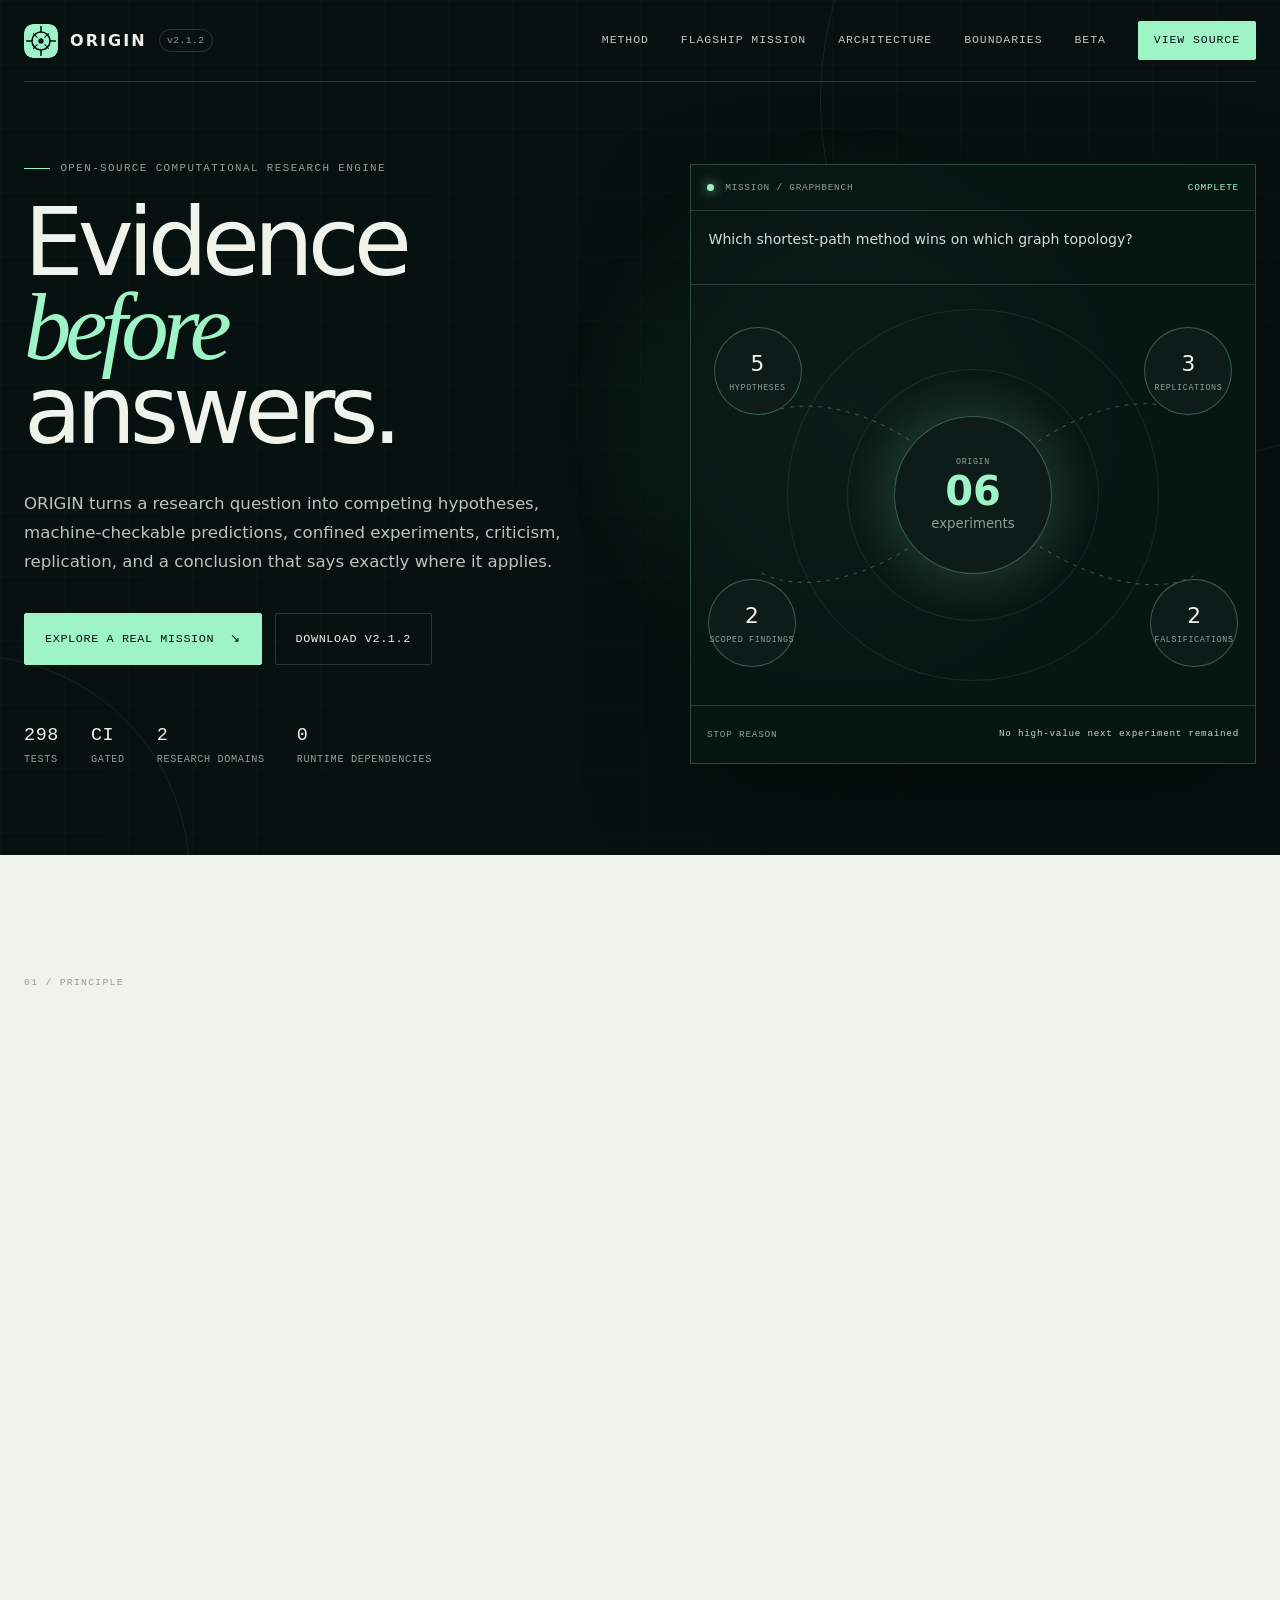
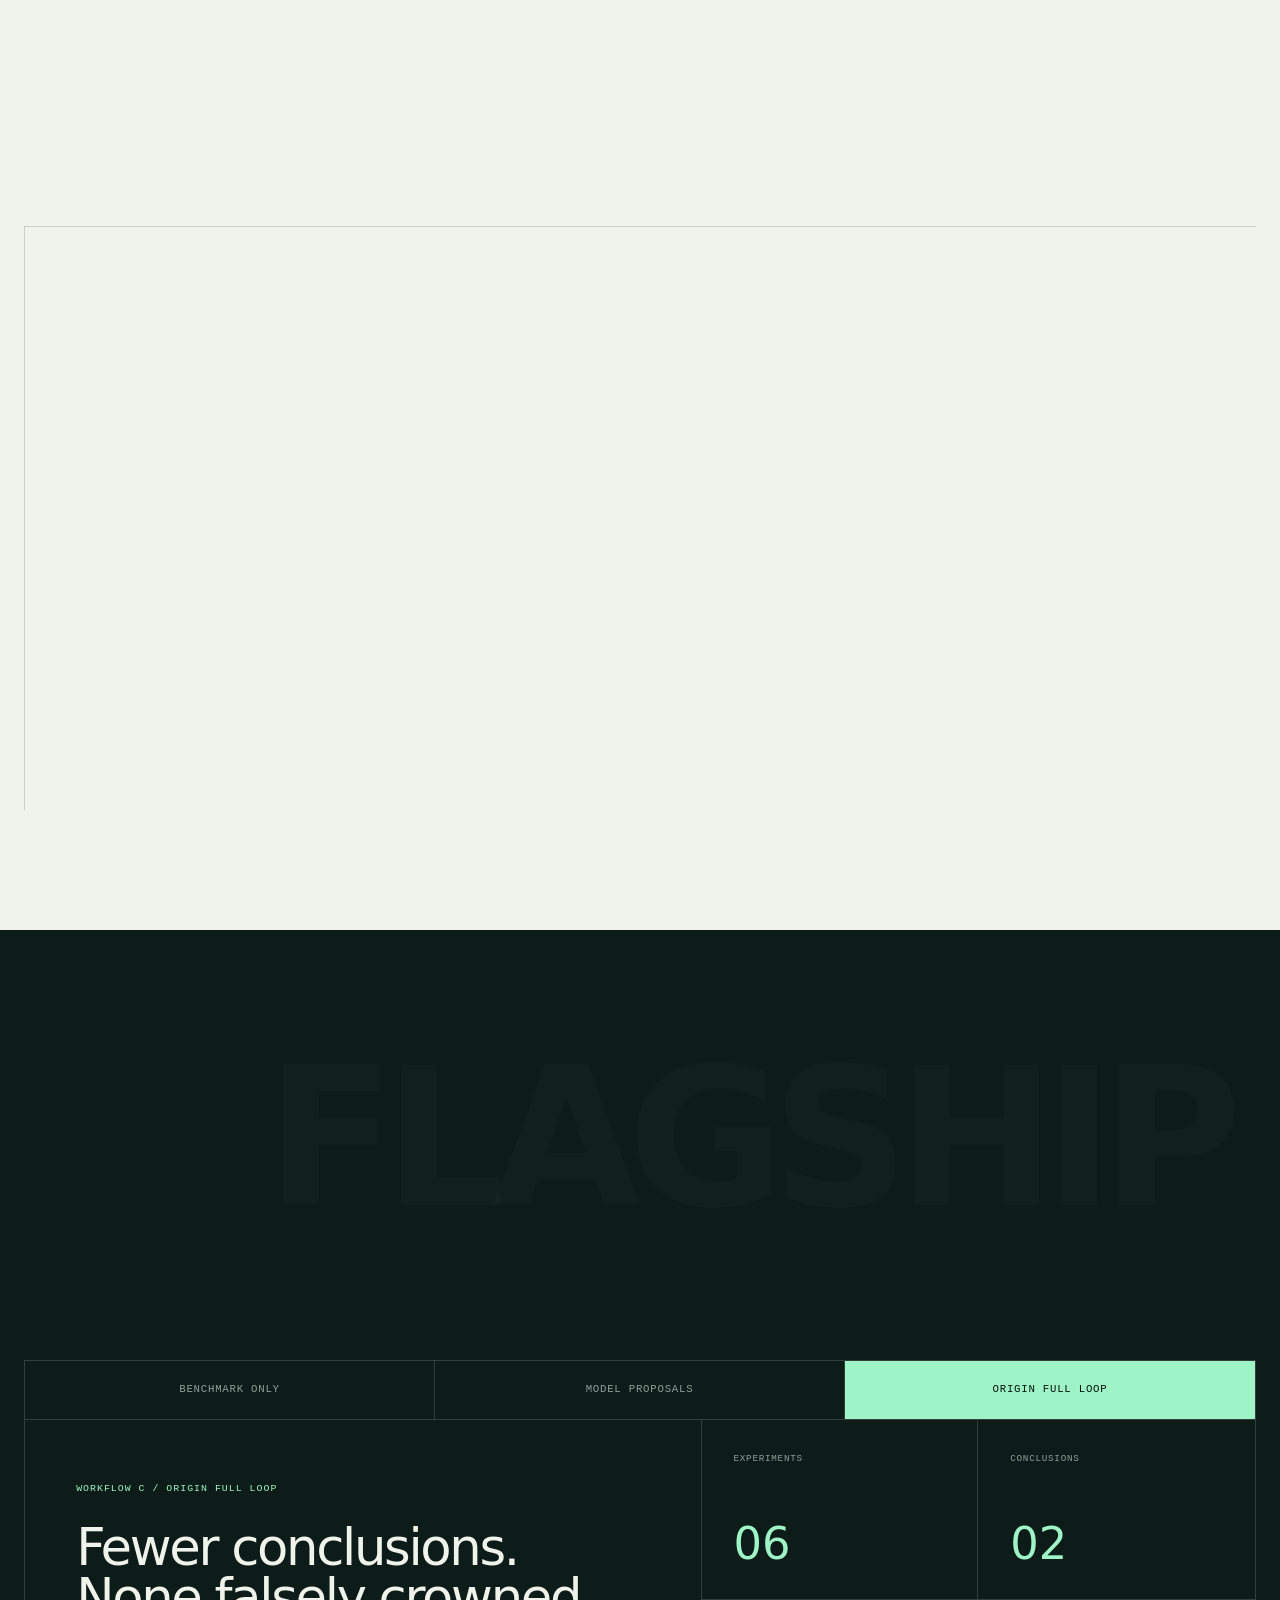
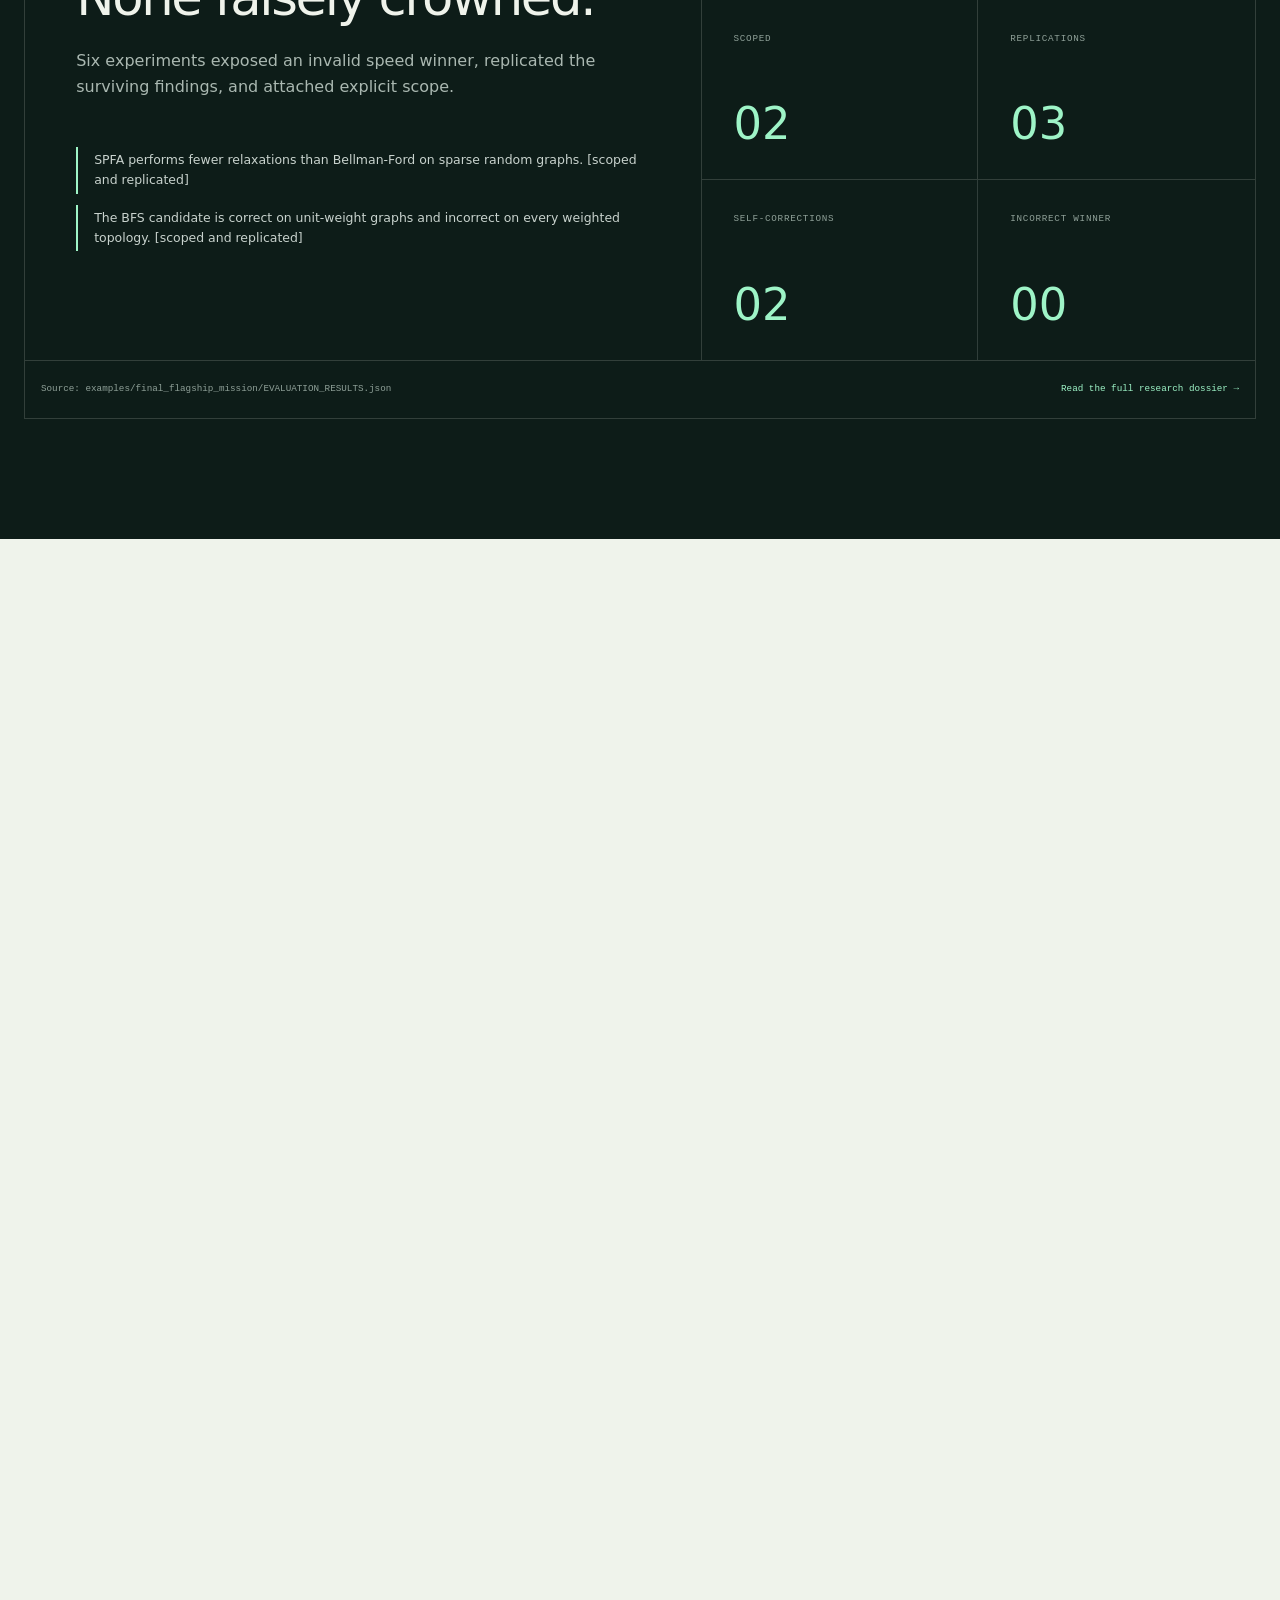
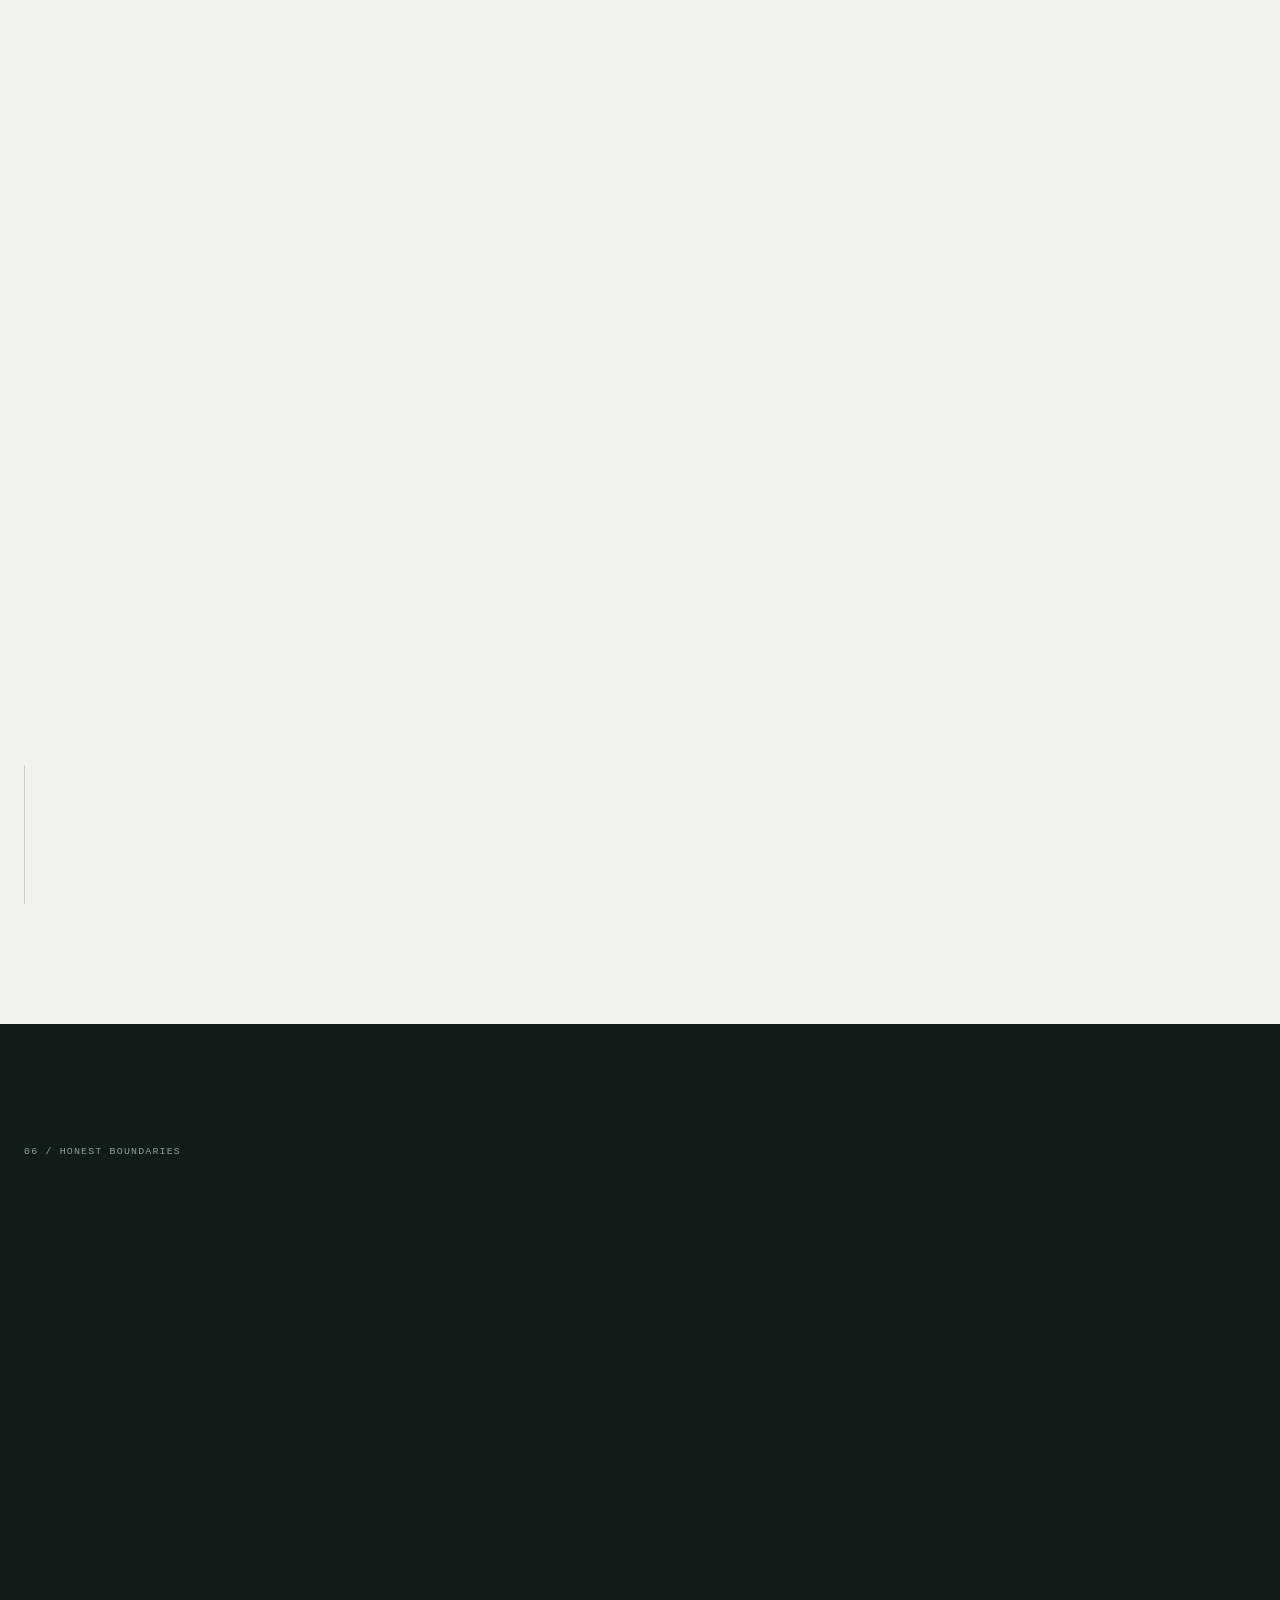
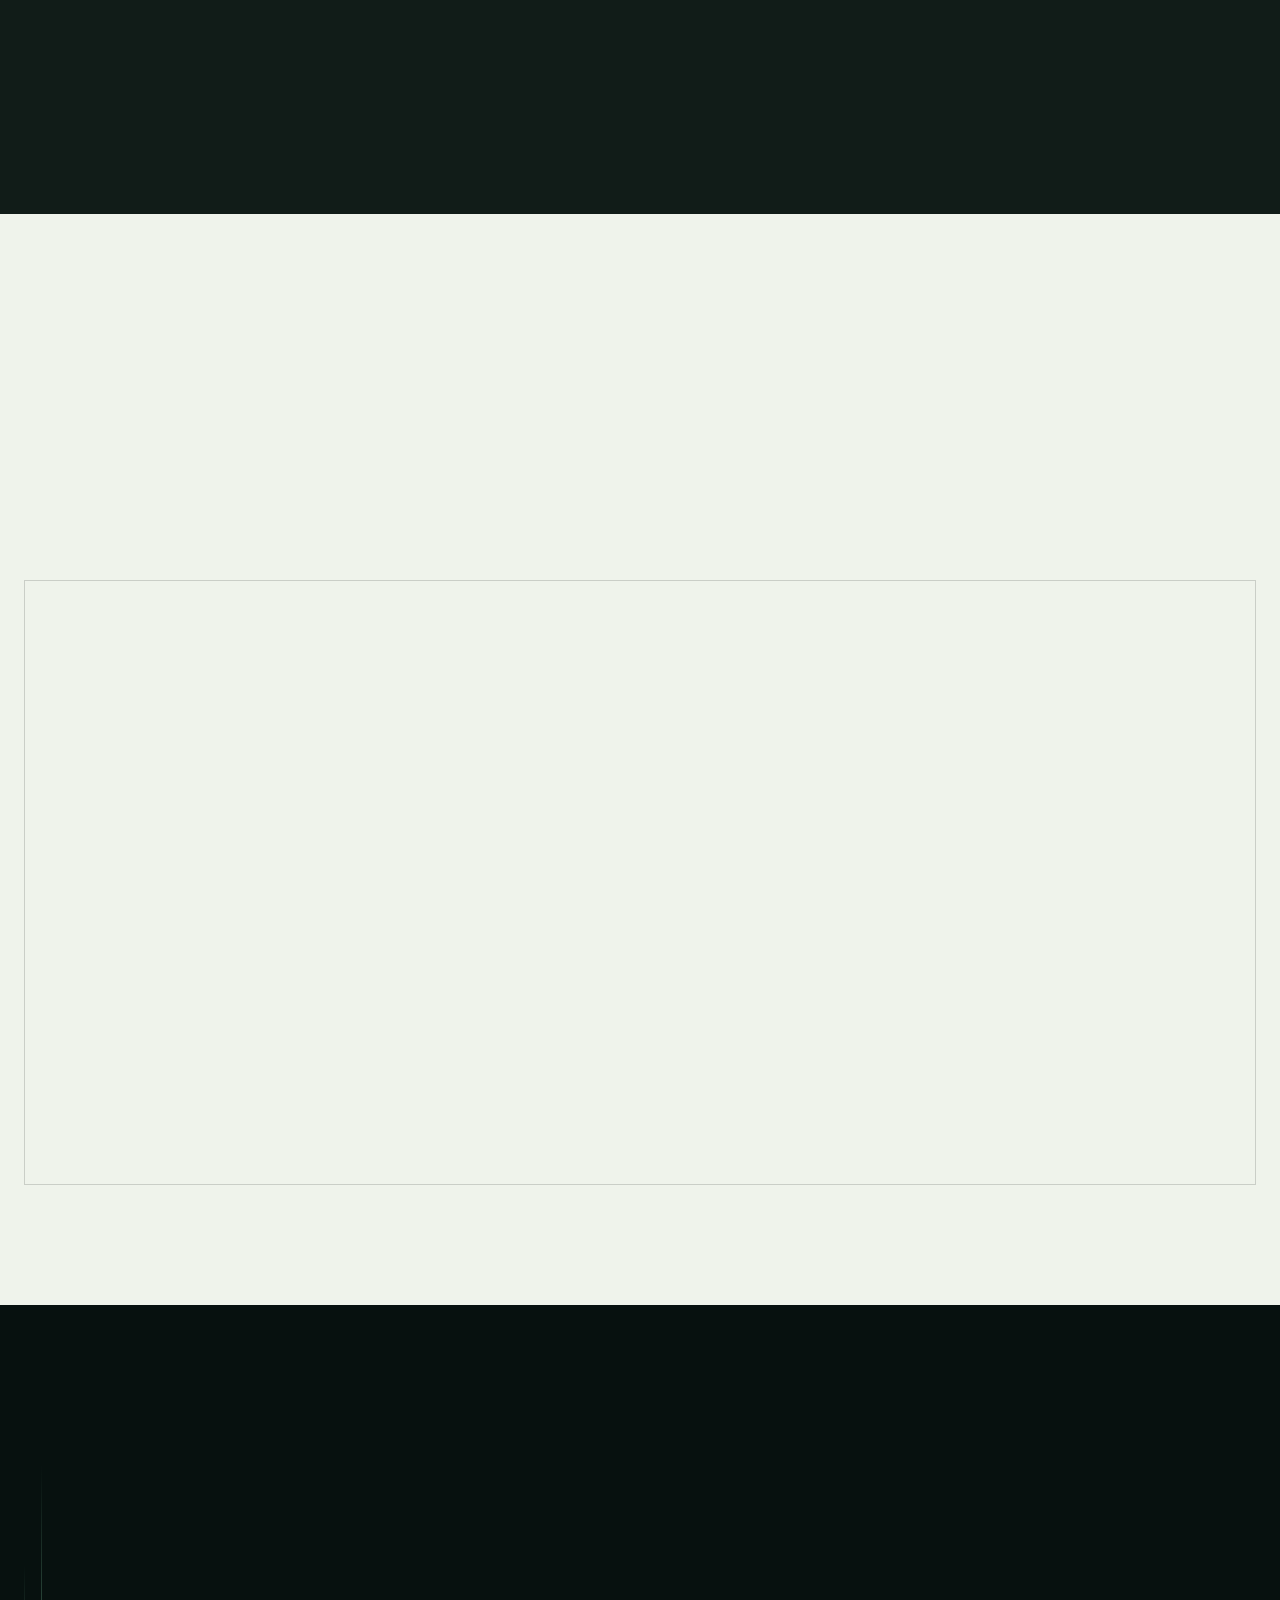
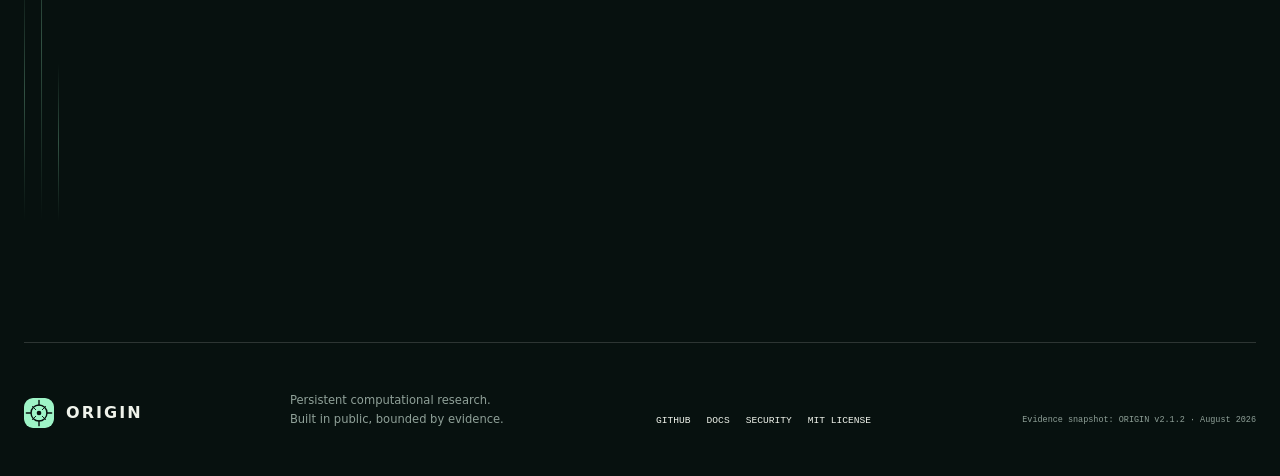
==== web/index.html @ 096a3405 "Add public evidence site and controlled research beta" ====
<!doctype html>
<html lang="en">
<head>
  <meta charset="utf-8">
  <meta name="viewport" content="width=device-width, initial-scale=1">
  <meta name="description" content="ORIGIN is a persistent computational research engine that tests competing hypotheses, reproduces experiments, and records every conclusion.">
  <meta name="theme-color" content="#07110f">
  <meta http-equiv="Content-Security-Policy" content="default-src 'self'; base-uri 'none'; form-action 'self'; object-src 'none'; img-src 'self' data:; style-src 'self'; script-src 'self'; connect-src 'self'">
  <meta property="og:title" content="ORIGIN — Evidence before answers">
  <meta property="og:description" content="A persistent computational research engine with reproducible experiments and scoped conclusions.">
  <meta property="og:type" content="website">
  <title>ORIGIN — Evidence before answers</title>
  <link rel="icon" href="assets/origin-mark.svg" type="image/svg+xml">
  <link rel="manifest" href="site.webmanifest">
  <link rel="stylesheet" href="styles.css">
  <script src="app.js" defer></script>
  <script src="runtime-config.js" defer></script>
  <script src="beta.js" defer></script>
</head>
<body>
  <a class="skip-link" href="#main">Skip to content</a>
  <header class="site-header" data-header>
    <a class="brand" href="#top" aria-label="ORIGIN home">
      <img src="assets/origin-mark.svg" width="34" height="34" alt="">
      <span>ORIGIN</span>
      <small>v2.1.2</small>
    </a>
    <button class="nav-toggle" type="button" aria-expanded="false" aria-controls="site-nav" data-nav-toggle>
      <span class="sr-only">Toggle navigation</span>
      <span></span><span></span>
    </button>
    <nav id="site-nav" class="site-nav" aria-label="Primary navigation" data-nav>
      <a href="#method">Method</a>
      <a href="#flagship">Flagship mission</a>
      <a href="#architecture">Architecture</a>
      <a href="#boundaries">Boundaries</a>
      <a href="#beta">Beta</a>
      <a class="nav-cta" href="https://github.com/nishchaysinghofficial10-ship-it/origin">View source</a>
    </nav>
  </header>

  <main id="main">
    <section class="hero" id="top" aria-labelledby="hero-title">
      <div class="hero-grid" aria-hidden="true"></div>
      <div class="hero-orbit orbit-one" aria-hidden="true"></div>
      <div class="hero-orbit orbit-two" aria-hidden="true"></div>
      <div class="hero-copy reveal">
        <p class="eyebrow"><span></span> Open-source computational research engine</p>
        <h1 id="hero-title">Evidence<br><em>before</em> answers.</h1>
        <p class="hero-lede">ORIGIN turns a research question into competing hypotheses, machine-checkable predictions, confined experiments, criticism, replication, and a conclusion that says exactly where it applies.</p>
        <div class="hero-actions">
          <a class="button button-primary" href="#flagship">Explore a real mission <span aria-hidden="true">↘</span></a>
          <a class="button button-quiet" href="https://github.com/nishchaysinghofficial10-ship-it/origin/releases/tag/v2.1.2">Download v2.1.2</a>
        </div>
        <ul class="proof-line" aria-label="Release verification summary">
          <li><strong>298</strong> tests</li>
          <li><strong>CI</strong> gated</li>
          <li><strong>2</strong> research domains</li>
          <li><strong>0</strong> runtime dependencies</li>
        </ul>
      </div>
      <div class="hero-instrument reveal" data-delay="120">
        <div class="instrument-head">
          <span class="status-dot"></span>
          <span>MISSION / GRAPHBENCH</span>
          <span>COMPLETE</span>
        </div>
        <div class="instrument-question">Which shortest-path method wins on which graph topology?</div>
        <div class="signal-map" aria-label="Illustration of ORIGIN's research cycle">
          <div class="signal-core">
            <span>ORIGIN</span>
            <strong>06</strong>
            <small>experiments</small>
          </div>
          <div class="signal-node node-a"><b>5</b><small>hypotheses</small></div>
          <div class="signal-node node-b"><b>3</b><small>replications</small></div>
          <div class="signal-node node-c"><b>2</b><small>falsifications</small></div>
          <div class="signal-node node-d"><b>2</b><small>scoped findings</small></div>
          <svg viewBox="0 0 600 400" role="presentation">
            <path d="M300 200 C220 110 125 90 74 116" />
            <path d="M300 200 C390 110 480 85 530 115" />
            <path d="M300 200 C390 285 486 312 535 286" />
            <path d="M300 200 C215 290 115 310 70 280" />
          </svg>
        </div>
        <div class="instrument-foot">
          <span>STOP REASON</span>
          <strong>No high-value next experiment remained</strong>
        </div>
      </div>
    </section>

    <section class="manifesto section-pad" aria-labelledby="manifesto-title">
      <div class="section-index">01 / PRINCIPLE</div>
      <div class="manifesto-copy reveal">
        <h2 id="manifesto-title">A model can propose.<br>A measurement must decide.</h2>
        <p>Generated prose never becomes evidence. Every accepted finding in ORIGIN traces back to stored code, inputs, seeds, raw results, criticism, and an independent replication.</p>
      </div>
      <div class="manifesto-rule reveal" data-delay="100">
        <span>PROPOSAL</span><i></i><span>EXPERIMENT</span><i></i><span>CRITIC</span><i></i><span>REPLICATION</span><i></i><b>FINDING</b>
      </div>
    </section>

    <section class="method section-pad" id="method" aria-labelledby="method-title">
      <div class="section-heading reveal">
        <div>
          <p class="eyebrow"><span></span> Research lifecycle</p>
          <h2 id="method-title">A loop designed<br>to prove itself wrong.</h2>
        </div>
        <p>ORIGIN does not stop when a result looks persuasive. It searches for boundary conditions, demands replication, preserves contradictions, and records why it stopped.</p>
      </div>
      <ol class="method-grid">
        <li class="method-card reveal">
          <span>01</span><div class="method-icon">?</div>
          <h3>Frame</h3><p>Validate the question, domain, assumptions, and finite research budget.</p>
        </li>
        <li class="method-card reveal" data-delay="60">
          <span>02</span><div class="method-icon">◇</div>
          <h3>Compete</h3><p>Maintain multiple hypotheses instead of committing to the first plausible answer.</p>
        </li>
        <li class="method-card reveal" data-delay="120">
          <span>03</span><div class="method-icon">⌁</div>
          <h3>Measure</h3><p>Run deterministic domain templates inside a resource-confined subprocess.</p>
        </li>
        <li class="method-card reveal" data-delay="180">
          <span>04</span><div class="method-icon">×</div>
          <h3>Attack</h3><p>Target the most fragile assumption with held-out regimes and larger boundary cases.</p>
        </li>
        <li class="method-card reveal" data-delay="240">
          <span>05</span><div class="method-icon">↻</div>
          <h3>Replicate</h3><p>Repeat supported findings with independent seeds before accepting them.</p>
        </li>
        <li class="method-card reveal" data-delay="300">
          <span>06</span><div class="method-icon">⊙</div>
          <h3>Scope</h3><p>Publish the conclusion, its limits, provenance, cautions, and explicit stop reason.</p>
        </li>
      </ol>
    </section>

    <section class="flagship section-pad" id="flagship" aria-labelledby="flagship-title">
      <div class="section-heading light reveal">
        <div>
          <p class="eyebrow"><span></span> Verified flagship mission</p>
          <h2 id="flagship-title">One benchmark.<br>Three ways to conclude.</h2>
        </div>
        <p>This is not a simulated product demo. Every number below is loaded from the machine-readable evaluation shipped with ORIGIN v2.1.2.</p>
      </div>

      <div class="comparison" data-comparison>
        <div class="comparison-controls" role="tablist" aria-label="Select research workflow">
          <button type="button" role="tab" aria-selected="false" data-workflow="baseline">Benchmark only</button>
          <button type="button" role="tab" aria-selected="false" data-workflow="proposal_only">Model proposals</button>
          <button type="button" role="tab" aria-selected="true" data-workflow="origin_full">ORIGIN full loop</button>
        </div>
        <div class="comparison-panel">
          <div class="comparison-summary">
            <p class="comparison-kicker" data-workflow-label>ORIGIN / FULL LOOP</p>
            <h3 data-workflow-headline>Fewer conclusions.<br>None falsely crowned.</h3>
            <p data-workflow-note>Six experiments exposed an invalid speed winner, replicated the surviving findings, and attached explicit scope.</p>
            <div class="finding-list" data-findings aria-live="polite"></div>
          </div>
          <dl class="comparison-metrics" aria-live="polite">
            <div><dt>Experiments</dt><dd data-metric="experiments">6</dd></div>
            <div><dt>Conclusions</dt><dd data-metric="conclusions">2</dd></div>
            <div><dt>Scoped</dt><dd data-metric="scoped">2</dd></div>
            <div><dt>Replications</dt><dd data-metric="replications">3</dd></div>
            <div><dt>Self-corrections</dt><dd data-metric="corrections">2</dd></div>
            <div class="metric-alert"><dt>Incorrect winner</dt><dd data-metric="incorrect">0</dd></div>
          </dl>
        </div>
        <div class="comparison-foot">
          <span>Source: <code>examples/final_flagship_mission/EVALUATION_RESULTS.json</code></span>
          <a href="data/flagship-dossier.md">Read the full research dossier →</a>
        </div>
      </div>
    </section>

    <section class="mission section-pad" aria-labelledby="mission-title">
      <div class="section-heading reveal">
        <div>
          <p class="eyebrow"><span></span> Mission record</p>
          <h2 id="mission-title">The conclusion is only<br>the visible edge.</h2>
        </div>
        <p>Inspect the durable trail beneath the result: hypotheses, experiment ledger, evidence, failure records, decisions, and resource budgets.</p>
      </div>
      <div class="mission-console reveal" data-mission-console>
        <div class="console-sidebar">
          <div class="console-brand"><img src="assets/origin-mark.svg" alt="" width="26" height="26"><b>Mission 01</b></div>
          <button class="active" type="button" data-console-tab="overview">Overview <span>01</span></button>
          <button type="button" data-console-tab="hypotheses">Hypotheses <span>05</span></button>
          <button type="button" data-console-tab="timeline">Timeline <span>42</span></button>
          <button type="button" data-console-tab="provenance">Provenance <span>✓</span></button>
          <div class="console-verified"><span>✓</span><small>ARTIFACT<br>VERIFIED</small></div>
        </div>
        <div class="console-main" data-console-content aria-live="polite"></div>
      </div>
    </section>

    <section class="architecture section-pad" id="architecture" aria-labelledby="architecture-title">
      <div class="section-heading reveal">
        <div>
          <p class="eyebrow"><span></span> System architecture</p>
          <h2 id="architecture-title">Persistent by design.<br>Bounded by construction.</h2>
        </div>
        <p>The language model is an optional proposer at the edge—not the source of truth. Durable state and domain-controlled experiments remain at the center.</p>
      </div>
      <div class="architecture-map reveal">
        <div class="arch-column">
          <span>INPUTS</span>
          <div class="arch-node">Research question</div>
          <div class="arch-node muted">Optional model proposal</div>
          <div class="arch-node muted">Approved HTTPS source</div>
        </div>
        <div class="arch-arrow" aria-hidden="true">→</div>
        <div class="arch-column core-column">
          <span>ORIGIN CORE</span>
          <div class="core-stack">
            <div>Controller <small>next action</small></div>
            <div>Research state <small>single source of truth</small></div>
            <div>Critic <small>replicate · falsify</small></div>
            <div>Budget <small>finite by policy</small></div>
          </div>
        </div>
        <div class="arch-arrow" aria-hidden="true">→</div>
        <div class="arch-column">
          <span>DURABLE OUTPUTS</span>
          <div class="arch-node">Experiment artifacts</div>
          <div class="arch-node">Append-only timeline</div>
          <div class="arch-node">Scoped dossier</div>
        </div>
      </div>
      <div class="architecture-notes">
        <div class="reveal"><strong>Zero runtime dependencies</strong><p>The core runs on Python’s standard library across tested CPython 3.10–3.14.</p></div>
        <div class="reveal" data-delay="80"><strong>Checkpoint after every step</strong><p>State is atomically persisted and independently cross-checked against artifacts.</p></div>
        <div class="reveal" data-delay="160"><strong>Provider text is untrusted</strong><p>Schema and domain vocabulary gates prevent prose from becoming evidence or executable code.</p></div>
      </div>
    </section>

    <section class="boundaries section-pad" id="boundaries" aria-labelledby="boundaries-title">
      <div class="section-index">06 / HONEST BOUNDARIES</div>
      <div class="boundaries-grid">
        <div class="reveal">
          <h2 id="boundaries-title">What ORIGIN<br>does <em>not</em> claim.</h2>
          <p>Trust starts by naming the edge of the evidence.</p>
        </div>
        <ul class="boundary-list reveal" data-delay="100">
          <li><span>01</span><div><strong>Not a general autonomous scientist</strong><p>It runs registered computational domains: sorting and shortest-path benchmarks.</p></div></li>
          <li><span>02</span><div><strong>Not kernel-grade isolation</strong><p>Experiment confinement is user-space. A public worker requires an additional container boundary.</p></div></li>
          <li><span>03</span><div><strong>Not a source-discovery engine</strong><p>It can retrieve approved HTTPS URLs; it does not search or crawl the web.</p></div></li>
          <li><span>04</span><div><strong>Not live-provider verified</strong><p>The Anthropic transport remains unverified because no funded API key was available.</p></div></li>
          <li><span>05</span><div><strong>Not a medical, legal, or financial tool</strong><p>Its evidence applies only to its explicitly supported computational domains.</p></div></li>
        </ul>
      </div>
    </section>

    <section class="beta section-pad" id="beta" aria-labelledby="beta-title">
      <div class="section-heading reveal">
        <div>
          <p class="eyebrow"><span></span> Controlled interactive beta</p>
          <h2 id="beta-title">Run a bounded<br>research mission.</h2>
        </div>
        <p>The private beta accepts only two registered computational domains. It has fixed budgets, zero provider calls, zero live retrievals, and a separate network-disabled worker.</p>
      </div>
      <div class="beta-grid">
        <form class="beta-form reveal" data-beta-form>
          <div class="beta-state" data-beta-connection>
            <span></span><strong>Checking beta availability</strong>
          </div>
          <label>
            Research question
            <textarea name="question" rows="4" minlength="12" maxlength="500" required>Which sorting strategy wins under which input regime at small sizes?</textarea>
          </label>
          <div class="form-split">
            <label>
              Domain
              <select name="domain">
                <option value="algobench">Sorting strategies</option>
                <option value="graphbench">Shortest paths</option>
              </select>
            </label>
            <label>
              Private beta token
              <input name="token" type="password" minlength="24" autocomplete="off" spellcheck="false" placeholder="Entered only for this tab" required>
            </label>
          </div>
          <p class="form-privacy">The token stays in this browser tab’s memory, is sent only to the configured beta API, and is never stored by this site.</p>
          <button class="button button-primary" type="submit" data-beta-submit>Queue bounded mission <span aria-hidden="true">→</span></button>
          <p class="beta-message" data-beta-message role="status" aria-live="polite"></p>
        </form>
        <div class="beta-result reveal" data-delay="100" data-beta-result>
          <div class="beta-result-empty" data-beta-empty>
            <span>PRIVATE BETA / EXECUTION CONTRACT</span>
            <h3>No unrestricted prompt-to-code path.</h3>
            <ul>
              <li><b>12</b> maximum experiments</li>
              <li><b>10 min</b> compute budget</li>
              <li><b>0</b> provider calls</li>
              <li><b>0</b> network retrievals</li>
              <li><b>1</b> active mission per tester</li>
            </ul>
          </div>
          <div class="beta-result-live" data-beta-live hidden>
            <div class="result-head"><span data-beta-id>MISSION</span><strong data-beta-status>QUEUED</strong></div>
            <h3 data-beta-question></h3>
            <div class="result-stats">
              <div><small>PHASE</small><b data-beta-phase>queued</b></div>
              <div><small>STEP</small><b data-beta-step>0</b></div>
              <div><small>EXPERIMENTS</small><b data-beta-experiments>0</b></div>
            </div>
            <p data-beta-stop></p>
            <div class="result-actions">
              <button type="button" data-beta-action="pause">Pause</button>
              <button type="button" data-beta-action="resume">Resume</button>
              <button type="button" data-beta-action="cancel">Cancel</button>
              <a href="#beta" data-beta-dossier hidden>Open dossier</a>
            </div>
          </div>
        </div>
      </div>
    </section>

    <section class="launch-cta section-pad" aria-labelledby="launch-title">
      <div class="launch-signal" aria-hidden="true"><span></span><span></span><span></span></div>
      <div class="reveal">
        <p class="eyebrow"><span></span> Reproduce it yourself</p>
        <h2 id="launch-title">Don’t take ORIGIN’s<br>word for it.</h2>
        <p>Clone the repository, run all 298 tests, replay a stored experiment, and verify the flagship mission against its durable artifacts.</p>
        <div class="hero-actions">
          <a class="button button-primary" href="https://github.com/nishchaysinghofficial10-ship-it/origin">Open the repository <span aria-hidden="true">↗</span></a>
          <a class="button button-quiet" href="https://github.com/nishchaysinghofficial10-ship-it/origin/actions">View CI evidence</a>
        </div>
      </div>
      <div class="terminal-card reveal" data-delay="120">
        <div><i></i><i></i><i></i><span>terminal</span></div>
        <pre><code><b>$</b> git clone https://github.com/
  nishchaysinghofficial10-ship-it/origin
<b>$</b> cd origin
<b>$</b> python3 -m unittest discover -s tests

<span>Ran 298 tests</span>
<strong>OK</strong></code></pre>
      </div>
    </section>
  </main>

  <footer class="site-footer">
    <a class="brand" href="#top"><img src="assets/origin-mark.svg" width="30" height="30" alt=""><span>ORIGIN</span></a>
    <p>Persistent computational research.<br>Built in public, bounded by evidence.</p>
    <nav aria-label="Footer navigation">
      <a href="https://github.com/nishchaysinghofficial10-ship-it/origin">GitHub</a>
      <a href="https://github.com/nishchaysinghofficial10-ship-it/origin/blob/main/docs/ARCHITECTURE.md">Docs</a>
      <a href="https://github.com/nishchaysinghofficial10-ship-it/origin/blob/main/SECURITY.md">Security</a>
      <a href="https://github.com/nishchaysinghofficial10-ship-it/origin/blob/main/LICENSE">MIT License</a>
    </nav>
    <small>Evidence snapshot: ORIGIN v2.1.2 · August 2026</small>
  </footer>
</body>
</html>
---- web/styles.css ----
:root {
  --ink: #07110f;
  --ink-soft: #0d1c18;
  --paper: #eff3eb;
  --paper-2: #e2e8de;
  --mint: #9ef4c7;
  --mint-bright: #c0ffdc;
  --lime: #d7f985;
  --rust: #e36d4d;
  --muted: #8fa098;
  --line-dark: rgba(239, 243, 235, .16);
  --line-light: rgba(7, 17, 15, .16);
  --mono: "SFMono-Regular", Consolas, "Liberation Mono", Menlo, monospace;
  --sans: Inter, ui-sans-serif, system-ui, -apple-system, BlinkMacSystemFont, "Segoe UI", sans-serif;
  --serif: Iowan Old Style, Baskerville, "Times New Roman", serif;
  --max: 1440px;
  color-scheme: dark;
}

* { box-sizing: border-box; }
html { scroll-behavior: smooth; }
body {
  margin: 0;
  background: var(--ink);
  color: var(--paper);
  font-family: var(--sans);
  font-size: 16px;
  line-height: 1.6;
  overflow-x: hidden;
}
body::selection { background: var(--mint); color: var(--ink); }
a { color: inherit; text-decoration: none; }
button, input { font: inherit; }
img, svg { display: block; max-width: 100%; }
.sr-only {
  position: absolute; width: 1px; height: 1px; padding: 0; margin: -1px;
  overflow: hidden; clip: rect(0,0,0,0); white-space: nowrap; border: 0;
}
.skip-link {
  position: fixed; top: 8px; left: 8px; z-index: 1000; transform: translateY(-150%);
  background: var(--mint); color: var(--ink); padding: .7rem 1rem; border-radius: 3px;
}
.skip-link:focus { transform: translateY(0); }

.site-header {
  width: min(calc(100% - 48px), var(--max)); height: 82px; margin: 0 auto;
  display: flex; align-items: center; justify-content: space-between;
  position: absolute; z-index: 100; left: 50%; transform: translateX(-50%);
  border-bottom: 1px solid var(--line-dark);
}
.site-header.is-stuck {
  position: fixed; height: 64px; background: rgba(7,17,15,.92); backdrop-filter: blur(16px);
  padding: 0 20px; width: 100%; border-bottom-color: rgba(158,244,199,.18);
  animation: slide-down .25s ease both;
}
@keyframes slide-down { from { transform: translate(-50%, -100%); } }
.brand { display: inline-flex; align-items: center; gap: .75rem; font-weight: 700; letter-spacing: .13em; }
.brand img { border-radius: 9px; }
.brand small {
  font-family: var(--mono); font-size: .61rem; font-weight: 400; color: var(--muted);
  letter-spacing: .04em; border: 1px solid var(--line-dark); border-radius: 20px; padding: .15rem .45rem;
}
.site-nav { display: flex; align-items: center; gap: 2rem; font-family: var(--mono); font-size: .72rem; text-transform: uppercase; letter-spacing: .08em; }
.site-nav a { color: #bdc8c2; transition: color .2s ease; }
.site-nav a:hover, .site-nav a:focus-visible { color: var(--mint); }
.site-nav .nav-cta { color: var(--ink); background: var(--mint); border-radius: 2px; padding: .65rem 1rem; }
.site-nav .nav-cta:hover { color: var(--ink); background: var(--mint-bright); }
.nav-toggle { display: none; border: 0; background: transparent; color: inherit; }

.hero {
  min-height: 850px; padding: 160px max(24px, calc((100vw - var(--max)) / 2)) 88px;
  display: grid; grid-template-columns: minmax(0, 1.02fr) minmax(440px, .98fr); align-items: center; gap: 6vw;
  position: relative; overflow: hidden; isolation: isolate;
}
.hero-grid {
  position: absolute; inset: 0; z-index: -3; opacity: .34;
  background-image: linear-gradient(rgba(158,244,199,.07) 1px, transparent 1px), linear-gradient(90deg, rgba(158,244,199,.07) 1px, transparent 1px);
  background-size: 64px 64px;
  mask-image: linear-gradient(to right, black, transparent 90%), linear-gradient(to bottom, black, transparent 95%);
}
.hero::before {
  content: ""; position: absolute; width: 600px; height: 600px; right: 10%; top: 14%; z-index: -2;
  background: radial-gradient(circle, rgba(31,102,73,.35), rgba(7,17,15,0) 68%); filter: blur(8px);
}
.hero-orbit { position: absolute; z-index: -1; border: 1px solid rgba(158,244,199,.09); border-radius: 50%; }
.orbit-one { width: 720px; height: 720px; right: -260px; top: -260px; }
.orbit-two { width: 440px; height: 440px; left: -250px; bottom: -240px; }
.eyebrow {
  margin: 0 0 1.5rem; display: flex; align-items: center; gap: .65rem;
  font-family: var(--mono); font-size: .68rem; text-transform: uppercase; letter-spacing: .13em; color: var(--muted);
}
.eyebrow span { width: 26px; height: 1px; background: var(--mint); }
.hero h1, .section-heading h2, .manifesto h2, .boundaries h2, .launch-cta h2 {
  margin: 0; font-size: clamp(4rem, 7.4vw, 7.5rem); line-height: .88; letter-spacing: -.065em; font-weight: 500;
}
.hero h1 em, .boundaries h2 em { color: var(--mint); font-family: var(--serif); font-weight: 400; }
.hero-lede { color: #b9c5bf; max-width: 630px; font-size: clamp(1rem, 1.3vw, 1.18rem); margin: 2.3rem 0; line-height: 1.75; }
.hero-actions { display: flex; flex-wrap: wrap; gap: .8rem; }
.button {
  min-height: 52px; display: inline-flex; align-items: center; justify-content: center; gap: 1rem;
  padding: .8rem 1.25rem; border: 1px solid var(--line-dark); border-radius: 2px;
  font-family: var(--mono); font-size: .74rem; text-transform: uppercase; letter-spacing: .05em;
  transition: transform .2s ease, background .2s ease, border-color .2s ease;
}
.button:hover, .button:focus-visible { transform: translateY(-2px); border-color: var(--mint); }
.button-primary { background: var(--mint); color: var(--ink); border-color: var(--mint); font-weight: 500; }
.button-primary:hover { background: var(--mint-bright); }
.button-quiet { color: var(--paper); }
.proof-line { display: flex; flex-wrap: wrap; list-style: none; gap: 1rem 2rem; padding: 0; margin: 3.5rem 0 0; }
.proof-line li { color: var(--muted); font-family: var(--mono); font-size: .64rem; text-transform: uppercase; letter-spacing: .06em; }
.proof-line strong { color: var(--paper); display: block; font-size: 1.15rem; font-weight: 500; }

.hero-instrument { border: 1px solid rgba(158,244,199,.23); background: rgba(10,25,21,.75); box-shadow: 0 42px 100px rgba(0,0,0,.32); backdrop-filter: blur(16px); }
.instrument-head, .instrument-foot { min-height: 46px; padding: 0 1rem; display: flex; align-items: center; gap: .7rem; border-bottom: 1px solid var(--line-dark); font-family: var(--mono); font-size: .59rem; letter-spacing: .08em; color: var(--muted); }
.instrument-head span:last-child { margin-left: auto; color: var(--mint); }
.status-dot { width: 7px; height: 7px; border-radius: 50%; background: var(--mint); box-shadow: 0 0 12px var(--mint); }
.instrument-question { min-height: 74px; padding: 1.1rem; font-size: .88rem; color: #d4ddd8; border-bottom: 1px solid var(--line-dark); }
.signal-map { height: 420px; position: relative; overflow: hidden; background: radial-gradient(circle at center, rgba(158,244,199,.11), transparent 35%); }
.signal-map::before, .signal-map::after { content: ""; position: absolute; left: 50%; top: 50%; border: 1px solid rgba(158,244,199,.1); border-radius: 50%; transform: translate(-50%,-50%); }
.signal-map::before { width: 250px; height: 250px; }
.signal-map::after { width: 370px; height: 370px; }
.signal-map svg { position: absolute; width: 100%; height: 100%; }
.signal-map path { fill: none; stroke: rgba(158,244,199,.34); stroke-width: 1; stroke-dasharray: 4 6; animation: dash 15s linear infinite; }
@keyframes dash { to { stroke-dashoffset: -200; } }
.signal-core, .signal-node { position: absolute; z-index: 2; display: grid; place-content: center; text-align: center; border: 1px solid rgba(158,244,199,.3); background: var(--ink-soft); border-radius: 50%; }
.signal-core { width: 158px; height: 158px; left: 50%; top: 50%; transform: translate(-50%,-50%); box-shadow: 0 0 55px rgba(158,244,199,.12); }
.signal-core span, .signal-node small { font-family: var(--mono); font-size: .52rem; text-transform: uppercase; color: var(--muted); letter-spacing: .08em; }
.signal-core strong { color: var(--mint); font-size: 2.5rem; line-height: 1.1; }
.signal-core small { color: var(--muted); }
.signal-node { width: 88px; height: 88px; }
.signal-node b { font-size: 1.35rem; font-weight: 500; }
.node-a { left: 4%; top: 10%; } .node-b { right: 4%; top: 10%; }
.node-c { right: 3%; bottom: 9%; } .node-d { left: 3%; bottom: 9%; }
.instrument-foot { border-top: 1px solid var(--line-dark); border-bottom: 0; min-height: 58px; justify-content: space-between; }
.instrument-foot strong { color: #cbd5d0; font-size: .58rem; font-weight: 400; text-align: right; }

.section-pad { padding: 120px max(24px, calc((100vw - var(--max)) / 2)); }
.section-index { font-family: var(--mono); color: var(--muted); font-size: .62rem; letter-spacing: .12em; margin-bottom: 3rem; }
.manifesto { background: var(--paper); color: var(--ink); }
.manifesto-copy { display: grid; grid-template-columns: 1.2fr .8fr; align-items: end; gap: 8vw; }
.manifesto h2 { font-size: clamp(3rem, 5.8vw, 6rem); line-height: .96; }
.manifesto-copy p { font-size: 1.05rem; color: #3f5049; margin: 0; max-width: 560px; }
.manifesto-rule { margin-top: 5rem; display: flex; align-items: center; gap: 1rem; font-family: var(--mono); font-size: .62rem; letter-spacing: .08em; }
.manifesto-rule i { flex: 1; height: 1px; background: var(--line-light); position: relative; }
.manifesto-rule i::after { content: ""; position: absolute; right: 0; top: -2px; width: 5px; height: 5px; border-radius: 50%; background: var(--ink); }
.manifesto-rule b { color: #146c4a; }

.method { background: var(--paper); color: var(--ink); padding-top: 40px; }
.section-heading { display: grid; grid-template-columns: 1.2fr .8fr; align-items: end; gap: 8vw; margin-bottom: 5rem; }
.section-heading h2 { font-size: clamp(3rem, 5.2vw, 5.5rem); line-height: .94; }
.section-heading > p { margin: 0; color: #53615b; max-width: 560px; }
.section-heading.light > p { color: #aab8b1; }
.method-grid { list-style: none; margin: 0; padding: 0; display: grid; grid-template-columns: repeat(3, 1fr); border-top: 1px solid var(--line-light); border-left: 1px solid var(--line-light); }
.method-card { min-height: 290px; padding: 1.5rem; border-right: 1px solid var(--line-light); border-bottom: 1px solid var(--line-light); display: flex; flex-direction: column; position: relative; transition: background .25s ease, color .25s ease; }
.method-card:hover { background: var(--ink); color: var(--paper); }
.method-card > span { font-family: var(--mono); font-size: .62rem; color: #687871; }
.method-icon { margin: 2rem 0 auto; font-family: var(--serif); font-size: 3.8rem; color: #1f7655; font-weight: 400; }
.method-card h3 { margin: 1rem 0 .4rem; font-size: 1.25rem; }
.method-card p { margin: 0; font-size: .84rem; color: #62716a; max-width: 310px; }
.method-card:hover p { color: #aab8b1; }

.flagship { background: var(--ink-soft); position: relative; }
.flagship::before { content: "FLAGSHIP"; position: absolute; top: 55px; right: 4vw; font-size: clamp(5rem,15vw,14rem); font-weight: 700; letter-spacing: -.07em; color: rgba(239,243,235,.018); pointer-events: none; }
.comparison { border: 1px solid var(--line-dark); position: relative; }
.comparison-controls { display: grid; grid-template-columns: repeat(3,1fr); border-bottom: 1px solid var(--line-dark); }
.comparison-controls button { min-height: 58px; border: 0; border-right: 1px solid var(--line-dark); background: transparent; color: var(--muted); cursor: pointer; font-family: var(--mono); font-size: .67rem; letter-spacing: .07em; text-transform: uppercase; }
.comparison-controls button:last-child { border-right: 0; }
.comparison-controls button[aria-selected="true"] { background: var(--mint); color: var(--ink); }
.comparison-panel { display: grid; grid-template-columns: 1.1fr .9fr; min-height: 540px; }
.comparison-summary { padding: clamp(2rem,4vw,4rem); border-right: 1px solid var(--line-dark); }
.comparison-kicker { color: var(--mint); font-family: var(--mono); font-size: .62rem; letter-spacing: .1em; }
.comparison-summary h3 { margin: 1.6rem 0; font-size: clamp(2.3rem,4vw,4.1rem); line-height: .98; letter-spacing: -.045em; font-weight: 500; }
.comparison-summary > p:not(.comparison-kicker) { color: #aab8b1; max-width: 570px; }
.finding-list { margin-top: 3rem; display: grid; gap: .7rem; }
.finding { border-left: 2px solid var(--mint); padding: .2rem 0 .2rem 1rem; font-size: .78rem; color: #c8d2cd; }
.finding.warning { border-left-color: var(--rust); }
.comparison-metrics { margin: 0; display: grid; grid-template-columns: 1fr 1fr; }
.comparison-metrics div { padding: 2rem; border-right: 1px solid var(--line-dark); border-bottom: 1px solid var(--line-dark); min-height: 150px; display: flex; flex-direction: column; justify-content: space-between; }
.comparison-metrics div:nth-child(even) { border-right: 0; }
.comparison-metrics div:nth-last-child(-n+2) { border-bottom: 0; }
.comparison-metrics dt { color: var(--muted); font-family: var(--mono); text-transform: uppercase; font-size: .58rem; letter-spacing: .08em; }
.comparison-metrics dd { margin: 0; font-size: 2.8rem; line-height: 1; color: var(--mint); }
.comparison-metrics .metric-alert dd.is-bad { color: var(--rust); }
.comparison-foot { min-height: 58px; padding: .8rem 1rem; border-top: 1px solid var(--line-dark); display: flex; align-items: center; justify-content: space-between; gap: 1rem; color: var(--muted); font-family: var(--mono); font-size: .58rem; }
.comparison-foot a { color: var(--mint); }

.mission { background: var(--paper); color: var(--ink); }
.mission-console { min-height: 630px; display: grid; grid-template-columns: 230px 1fr; background: var(--ink); color: var(--paper); box-shadow: 0 25px 70px rgba(7,17,15,.2); }
.console-sidebar { border-right: 1px solid var(--line-dark); padding: 1rem; display: flex; flex-direction: column; }
.console-brand { display: flex; align-items: center; gap: .7rem; min-height: 60px; margin-bottom: 2rem; font-family: var(--mono); font-size: .7rem; }
.console-sidebar button { display: flex; justify-content: space-between; padding: .75rem; border: 0; background: transparent; color: var(--muted); font-family: var(--mono); font-size: .65rem; text-align: left; cursor: pointer; }
.console-sidebar button.active { background: rgba(158,244,199,.1); color: var(--mint); }
.console-verified { margin-top: auto; display: flex; align-items: center; gap: .7rem; border-top: 1px solid var(--line-dark); padding: 1rem .5rem 0; color: var(--mint); }
.console-verified span { display: grid; place-items: center; width: 28px; height: 28px; border: 1px solid var(--mint); border-radius: 50%; }
.console-verified small { font-family: var(--mono); font-size: .51rem; line-height: 1.4; }
.console-main { padding: clamp(1.5rem,3vw,3rem); overflow: hidden; }
.console-topline { display: flex; align-items: flex-start; justify-content: space-between; gap: 2rem; border-bottom: 1px solid var(--line-dark); padding-bottom: 1.5rem; }
.console-topline h3 { margin: 0 0 .6rem; font-size: 1.45rem; max-width: 770px; }
.console-topline p { margin: 0; font-family: var(--mono); font-size: .6rem; color: var(--muted); }
.phase-badge { flex: none; border: 1px solid rgba(158,244,199,.35); padding: .5rem .7rem; color: var(--mint); font-family: var(--mono); font-size: .58rem; }
.console-stat-grid { display: grid; grid-template-columns: repeat(4,1fr); gap: 1px; background: var(--line-dark); margin: 1.5rem 0; border: 1px solid var(--line-dark); }
.console-stat { background: var(--ink); padding: 1rem; min-height: 100px; display: flex; flex-direction: column; justify-content: space-between; }
.console-stat small { color: var(--muted); font-family: var(--mono); font-size: .54rem; text-transform: uppercase; }
.console-stat strong { font-size: 1.7rem; color: var(--mint); }
.console-section-title { font-family: var(--mono); font-size: .59rem; color: var(--muted); letter-spacing: .1em; margin: 2rem 0 1rem; }
.console-table { width: 100%; border-collapse: collapse; font-family: var(--mono); font-size: .58rem; }
.console-table th, .console-table td { padding: .75rem .5rem; text-align: left; border-bottom: 1px solid var(--line-dark); vertical-align: top; }
.console-table th { color: var(--muted); font-weight: 400; }
.console-table td:nth-child(2) { color: var(--mint); }
.timeline-row { display: grid; grid-template-columns: 75px 130px 1fr; gap: 1rem; padding: .75rem 0; border-bottom: 1px solid var(--line-dark); font-family: var(--mono); font-size: .58rem; }
.timeline-row span { color: var(--muted); }
.timeline-row b { color: var(--mint); font-weight: 400; }
.provenance-card { border: 1px solid var(--line-dark); padding: 1.2rem; margin-bottom: .8rem; }
.provenance-card span { font-family: var(--mono); font-size: .56rem; color: var(--mint); }
.provenance-card h4 { margin: .5rem 0; }
.provenance-card p { color: var(--muted); font-size: .78rem; margin: 0; }

.architecture { background: var(--paper); color: var(--ink); padding-top: 30px; }
.architecture-map { display: grid; grid-template-columns: 1fr 80px 1.2fr 80px 1fr; align-items: center; border: 1px solid var(--line-light); padding: clamp(1rem,3vw,3rem); }
.arch-column { display: grid; gap: .8rem; }
.arch-column > span { font-family: var(--mono); font-size: .6rem; letter-spacing: .1em; color: #65756e; margin-bottom: .5rem; }
.arch-node { padding: 1rem; border: 1px solid var(--line-light); font-size: .78rem; background: rgba(255,255,255,.24); }
.arch-node.muted { color: #56675f; }
.arch-arrow { text-align: center; color: #3f745e; font-family: var(--mono); }
.core-stack { border: 1px solid #174d39; background: var(--ink); color: var(--paper); padding: .7rem; }
.core-stack > div { display: flex; justify-content: space-between; gap: 1rem; padding: .9rem; border-bottom: 1px solid var(--line-dark); font-size: .8rem; }
.core-stack > div:last-child { border: 0; }
.core-stack small { color: var(--muted); font-family: var(--mono); font-size: .52rem; }
.architecture-notes { display: grid; grid-template-columns: repeat(3,1fr); border-left: 1px solid var(--line-light); margin-top: 2rem; }
.architecture-notes div { border-right: 1px solid var(--line-light); padding: 1.5rem; }
.architecture-notes strong { font-size: .9rem; }
.architecture-notes p { color: #607068; font-size: .78rem; }

.boundaries { background: #111c18; }
.boundaries-grid { display: grid; grid-template-columns: .8fr 1.2fr; gap: 10vw; }
.boundaries h2 { font-size: clamp(3rem,5.6vw,6rem); line-height: .95; }
.boundaries-grid > div > p { color: var(--muted); }
.boundary-list { list-style: none; padding: 0; margin: 0; border-top: 1px solid var(--line-dark); }
.boundary-list li { display: grid; grid-template-columns: 50px 1fr; gap: 1rem; padding: 1.3rem 0; border-bottom: 1px solid var(--line-dark); }
.boundary-list li > span { color: var(--mint); font-family: var(--mono); font-size: .59rem; }
.boundary-list strong { font-weight: 500; }
.boundary-list p { margin: .3rem 0 0; color: var(--muted); font-size: .78rem; }

.beta { background: var(--paper); color: var(--ink); }
.beta-grid { display: grid; grid-template-columns: 1fr 1fr; border: 1px solid var(--line-light); min-height: 590px; }
.beta-form { padding: clamp(1.5rem,3vw,3rem); border-right: 1px solid var(--line-light); display: flex; flex-direction: column; gap: 1.4rem; }
.beta-state { display: flex; align-items: center; gap: .7rem; padding-bottom: 1rem; border-bottom: 1px solid var(--line-light); font-family: var(--mono); font-size: .62rem; text-transform: uppercase; letter-spacing: .07em; }
.beta-state span { width: 8px; height: 8px; border-radius: 50%; background: #8b9892; }
.beta-state[data-mode="online"] span { background: #16875a; box-shadow: 0 0 10px rgba(22,135,90,.45); }
.beta-state[data-mode="paused"] span { background: #d29135; }
.beta-state[data-mode="offline"] span { background: #8b9892; }
.beta-form label { display: grid; gap: .55rem; color: #52625b; font-family: var(--mono); font-size: .61rem; text-transform: uppercase; letter-spacing: .07em; }
.beta-form textarea, .beta-form input, .beta-form select { width: 100%; border: 1px solid var(--line-light); border-radius: 0; background: rgba(255,255,255,.35); color: var(--ink); padding: .9rem; font-family: var(--sans); font-size: .88rem; text-transform: none; letter-spacing: 0; resize: vertical; }
.beta-form textarea:focus, .beta-form input:focus, .beta-form select:focus { outline: 2px solid #257b59; outline-offset: 1px; background: white; }
.form-split { display: grid; grid-template-columns: .75fr 1.25fr; gap: 1rem; }
.form-privacy { margin: 0; color: #64736c; font-size: .7rem; }
.beta-form .button { align-self: flex-start; border: 0; }
.beta-form .button:disabled { cursor: not-allowed; opacity: .45; transform: none; }
.beta-message { margin: 0; min-height: 1.5rem; color: #39735b; font-family: var(--mono); font-size: .62rem; }
.beta-message.is-error { color: #ad432e; }
.beta-result { padding: clamp(1.5rem,3vw,3rem); background: var(--ink); color: var(--paper); }
.beta-result-empty > span { color: var(--mint); font-family: var(--mono); font-size: .59rem; letter-spacing: .08em; }
.beta-result-empty h3 { margin: 2rem 0 3rem; font-size: clamp(2rem,3.3vw,3.4rem); line-height: 1.05; letter-spacing: -.04em; font-weight: 500; max-width: 570px; }
.beta-result-empty ul { list-style: none; padding: 0; margin: 0; display: grid; grid-template-columns: 1fr 1fr; border: 1px solid var(--line-dark); }
.beta-result-empty li { min-height: 110px; padding: 1rem; border-right: 1px solid var(--line-dark); border-bottom: 1px solid var(--line-dark); display: flex; flex-direction: column; justify-content: space-between; color: var(--muted); font-family: var(--mono); font-size: .58rem; text-transform: uppercase; }
.beta-result-empty li:nth-child(even) { border-right: 0; }
.beta-result-empty b { color: var(--mint); font-size: 1.5rem; font-weight: 400; }
.beta-result-live[hidden], .beta-result-empty[hidden] { display: none; }
.result-head { display: flex; justify-content: space-between; gap: 1rem; font-family: var(--mono); font-size: .6rem; color: var(--muted); }
.result-head strong { color: var(--mint); font-weight: 400; }
.beta-result-live h3 { margin: 2rem 0; font-size: 1.5rem; line-height: 1.35; }
.result-stats { display: grid; grid-template-columns: repeat(3,1fr); border: 1px solid var(--line-dark); }
.result-stats div { padding: 1rem; min-height: 100px; border-right: 1px solid var(--line-dark); display: flex; flex-direction: column; justify-content: space-between; }
.result-stats div:last-child { border: 0; }
.result-stats small { color: var(--muted); font-family: var(--mono); font-size: .53rem; }
.result-stats b { color: var(--mint); font-weight: 400; }
.beta-result-live > p { color: var(--muted); font-size: .75rem; min-height: 3rem; }
.result-actions { display: flex; flex-wrap: wrap; gap: .6rem; margin-top: 2rem; }
.result-actions button, .result-actions a { border: 1px solid var(--line-dark); background: transparent; color: var(--paper); padding: .65rem .9rem; font-family: var(--mono); font-size: .58rem; text-transform: uppercase; cursor: pointer; }
.result-actions button:hover:not(:disabled), .result-actions a:hover { border-color: var(--mint); color: var(--mint); }
.result-actions button:disabled { opacity: .3; cursor: not-allowed; }

.launch-cta { background: var(--ink); display: grid; grid-template-columns: .2fr .9fr .9fr; align-items: center; gap: 5vw; overflow: hidden; }
.launch-cta h2 { font-size: clamp(3rem,5.4vw,5.7rem); line-height: .94; }
.launch-cta > div > p:not(.eyebrow) { color: var(--muted); max-width: 570px; }
.launch-signal { align-self: stretch; display: flex; gap: 1rem; align-items: flex-end; opacity: .28; }
.launch-signal span { width: 1px; height: 65%; background: linear-gradient(transparent,var(--mint),transparent); }
.launch-signal span:nth-child(2) { height: 90%; }.launch-signal span:nth-child(3) { height: 40%; }
.terminal-card { border: 1px solid var(--line-dark); background: #091511; box-shadow: 0 25px 70px rgba(0,0,0,.28); }
.terminal-card > div { min-height: 38px; border-bottom: 1px solid var(--line-dark); padding: 0 .8rem; display: flex; align-items: center; gap: .35rem; }
.terminal-card i { width: 7px; height: 7px; background: #54635c; border-radius: 50%; }
.terminal-card > div span { margin-left: auto; font-family: var(--mono); font-size: .52rem; color: var(--muted); }
.terminal-card pre { margin: 0; padding: 1.5rem; overflow-x: auto; color: #a8b6af; font: .7rem/1.8 var(--mono); }
.terminal-card b, .terminal-card strong { color: var(--mint); font-weight: 400; }
.terminal-card code span { color: #74857d; }

.site-footer { width: min(calc(100% - 48px), var(--max)); margin: 0 auto; padding: 3rem 0; border-top: 1px solid var(--line-dark); display: grid; grid-template-columns: .7fr 1fr 1fr auto; align-items: end; gap: 2rem; }
.site-footer p { margin: 0; color: var(--muted); font-size: .72rem; }
.site-footer nav { display: flex; flex-wrap: wrap; gap: 1rem; font-family: var(--mono); font-size: .6rem; text-transform: uppercase; }
.site-footer nav a:hover { color: var(--mint); }
.site-footer > small { color: var(--muted); font-family: var(--mono); font-size: .53rem; }

.reveal { opacity: 0; transform: translateY(22px); transition: opacity .65s ease, transform .65s cubic-bezier(.2,.8,.2,1); transition-delay: var(--delay, 0ms); }
.reveal.is-visible { opacity: 1; transform: none; }
:focus-visible { outline: 2px solid var(--lime); outline-offset: 4px; }

@media (max-width: 1050px) {
  .hero { grid-template-columns: 1fr; padding-top: 150px; }
  .hero-copy { max-width: 780px; }
  .hero-instrument { width: min(100%, 680px); }
  .method-grid { grid-template-columns: repeat(2,1fr); }
  .architecture-map { grid-template-columns: 1fr; gap: 1rem; }
  .arch-arrow { transform: rotate(90deg); }
  .architecture-notes { grid-template-columns: 1fr; border-top: 1px solid var(--line-light); }
  .architecture-notes div { border-bottom: 1px solid var(--line-light); }
  .site-footer { grid-template-columns: 1fr 1fr; }
}

@media (max-width: 760px) {
  .site-header { width: calc(100% - 32px); }
  .nav-toggle { display: grid; gap: 6px; width: 42px; height: 42px; place-content: center; cursor: pointer; }
  .nav-toggle span:not(.sr-only) { width: 22px; height: 1px; background: var(--paper); transition: transform .2s ease; }
  .site-nav { display: none; position: fixed; inset: 64px 0 auto; padding: 2rem; background: var(--ink); border-bottom: 1px solid var(--line-dark); flex-direction: column; align-items: stretch; gap: 1.4rem; }
  .site-nav.is-open { display: flex; }
  .hero { min-height: auto; grid-template-columns: minmax(0,1fr); padding: 135px 18px 70px; gap: 4rem; }
  .hero h1 { font-size: clamp(3.5rem,18vw,5.5rem); }
  .proof-line { gap: 1rem; justify-content: space-between; }
  .signal-map { height: 340px; }
  .signal-core { width: 125px; height: 125px; }
  .signal-node { width: 74px; height: 74px; }
  .instrument-foot { align-items: flex-start; flex-direction: column; padding: .8rem; }
  .instrument-foot strong { text-align: left; }
  .section-pad { padding: 80px 18px; }
  .manifesto-copy, .section-heading, .boundaries-grid { grid-template-columns: 1fr; gap: 2rem; }
  .manifesto-rule { overflow-x: auto; padding-bottom: 1rem; }
  .manifesto-rule i { min-width: 38px; }
  .method-grid { grid-template-columns: 1fr; }
  .method-card { min-height: 250px; }
  .comparison-controls { grid-template-columns: 1fr; }
  .comparison-controls button { border-right: 0; border-bottom: 1px solid var(--line-dark); }
  .comparison-panel { grid-template-columns: 1fr; }
  .comparison-summary { border-right: 0; border-bottom: 1px solid var(--line-dark); }
  .comparison-metrics div { min-height: 120px; padding: 1.2rem; }
  .comparison-foot { align-items: flex-start; flex-direction: column; }
  .comparison-foot code { display: none; }
  .mission-console { grid-template-columns: 1fr; }
  .console-sidebar { border-right: 0; border-bottom: 1px solid var(--line-dark); display: grid; grid-template-columns: repeat(4,1fr); overflow-x: auto; }
  .console-brand, .console-verified { display: none; }
  .console-sidebar button { white-space: nowrap; }
  .console-stat-grid { grid-template-columns: repeat(2,1fr); }
  .console-table { min-width: 620px; }
  .console-main { overflow-x: auto; }
  .timeline-row { grid-template-columns: 60px 100px minmax(250px,1fr); }
  .architecture-notes { margin-top: 1rem; }
  .launch-cta { grid-template-columns: 1fr; }
  .beta-grid { grid-template-columns: 1fr; }
  .beta-form { border-right: 0; border-bottom: 1px solid var(--line-light); }
  .form-split { grid-template-columns: 1fr; }
  .launch-signal { display: none; }
  .site-footer { grid-template-columns: 1fr; align-items: start; }
}

@media (prefers-reduced-motion: reduce) {
  html { scroll-behavior: auto; }
  *, *::before, *::after { animation-duration: .01ms !important; animation-iteration-count: 1 !important; transition-duration: .01ms !important; }
  .reveal { opacity: 1; transform: none; }
}

@media print {
  .site-header, .hero-grid, .hero-orbit, .hero-actions, .launch-cta, .site-footer { display: none; }
  body, .flagship, .boundaries, .mission-console { background: white; color: black; }
  .hero { min-height: auto; padding: 2rem; grid-template-columns: 1fr; }
  .hero-instrument { display: none; }
  .section-pad { padding: 2rem; break-inside: avoid; }
}
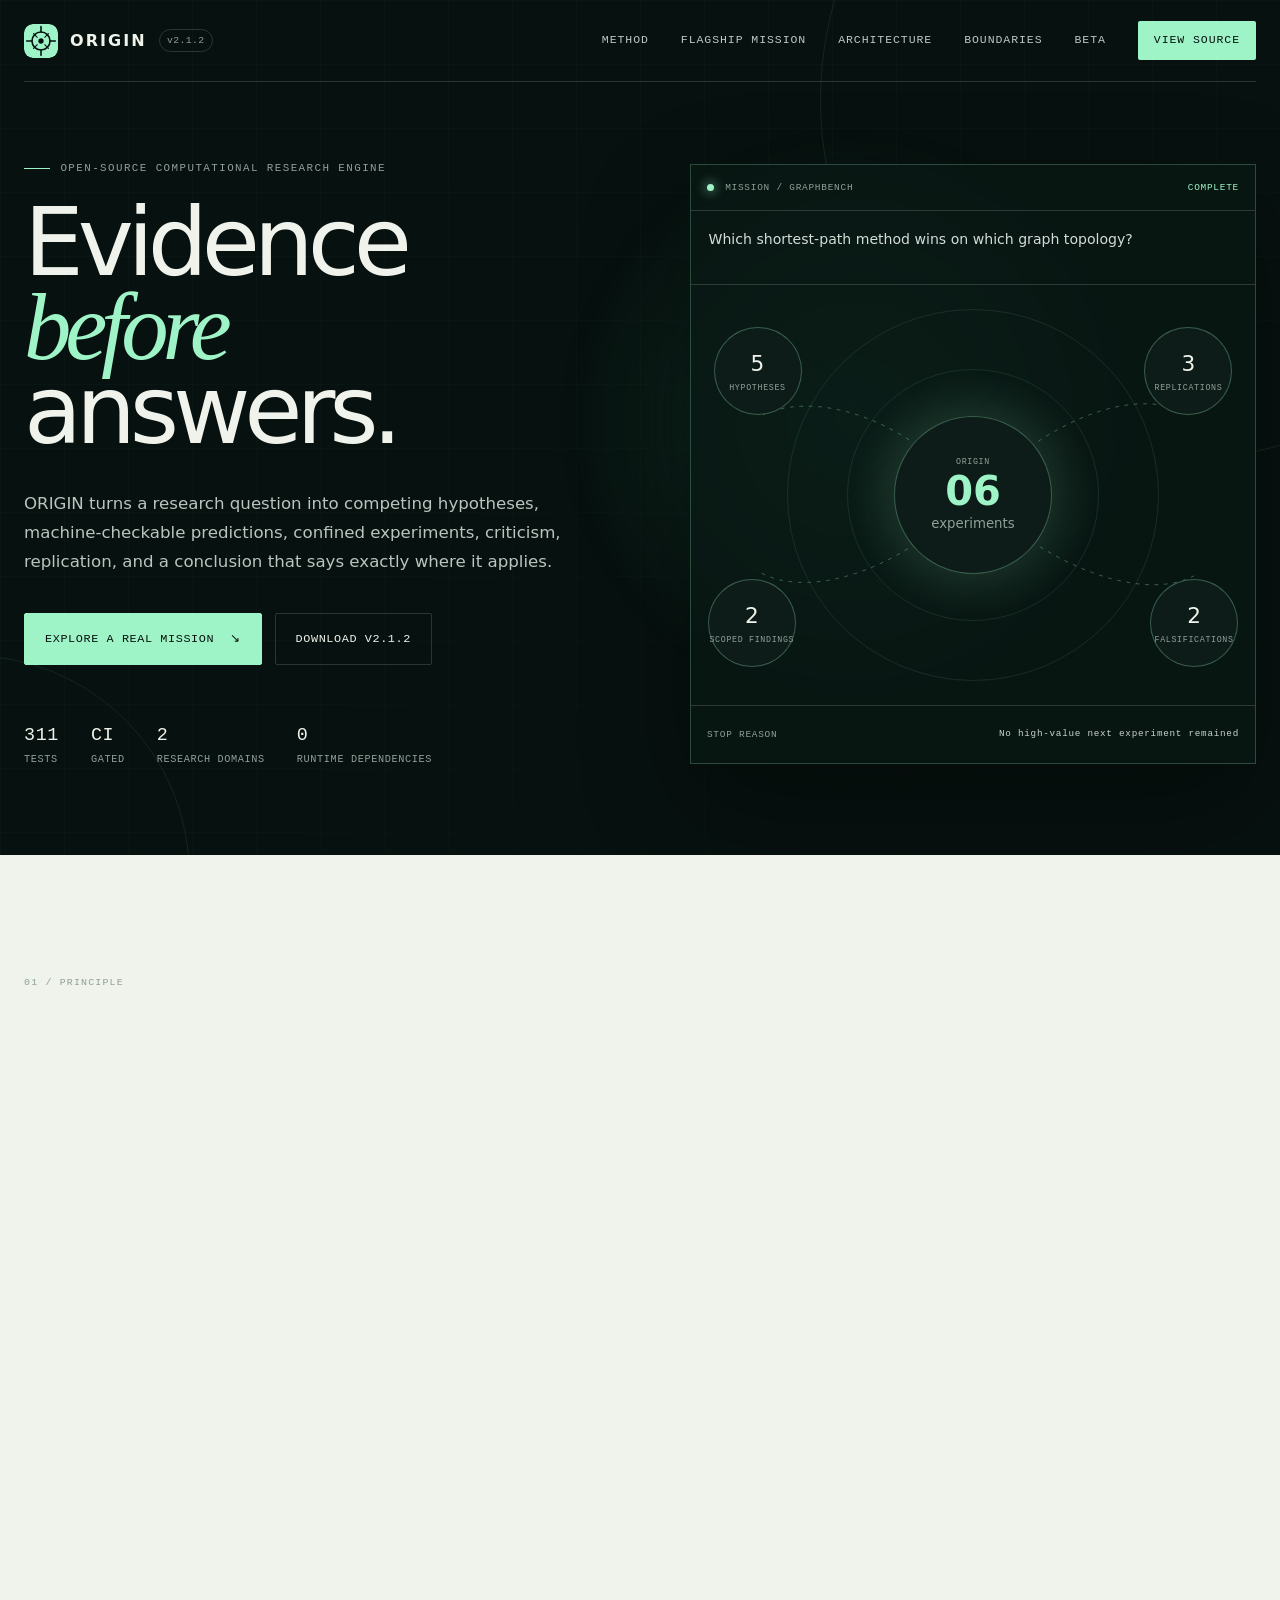
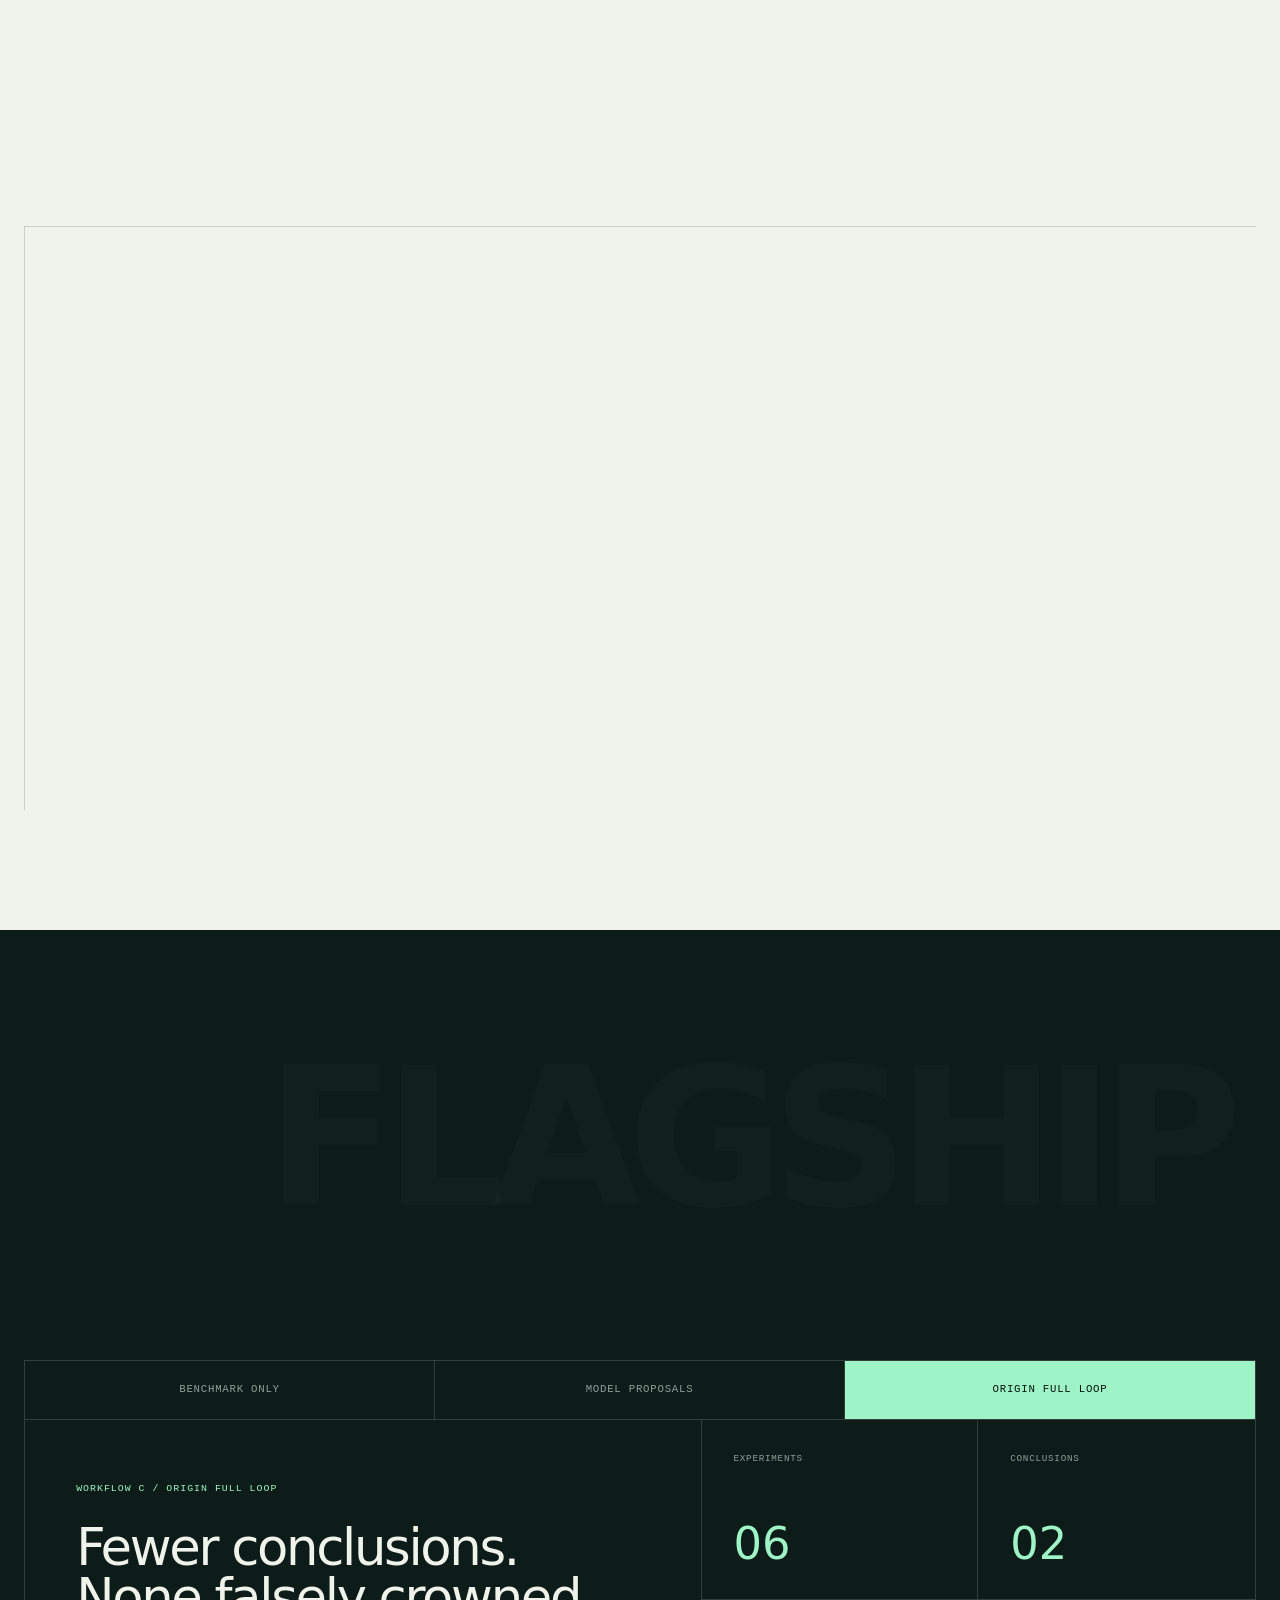
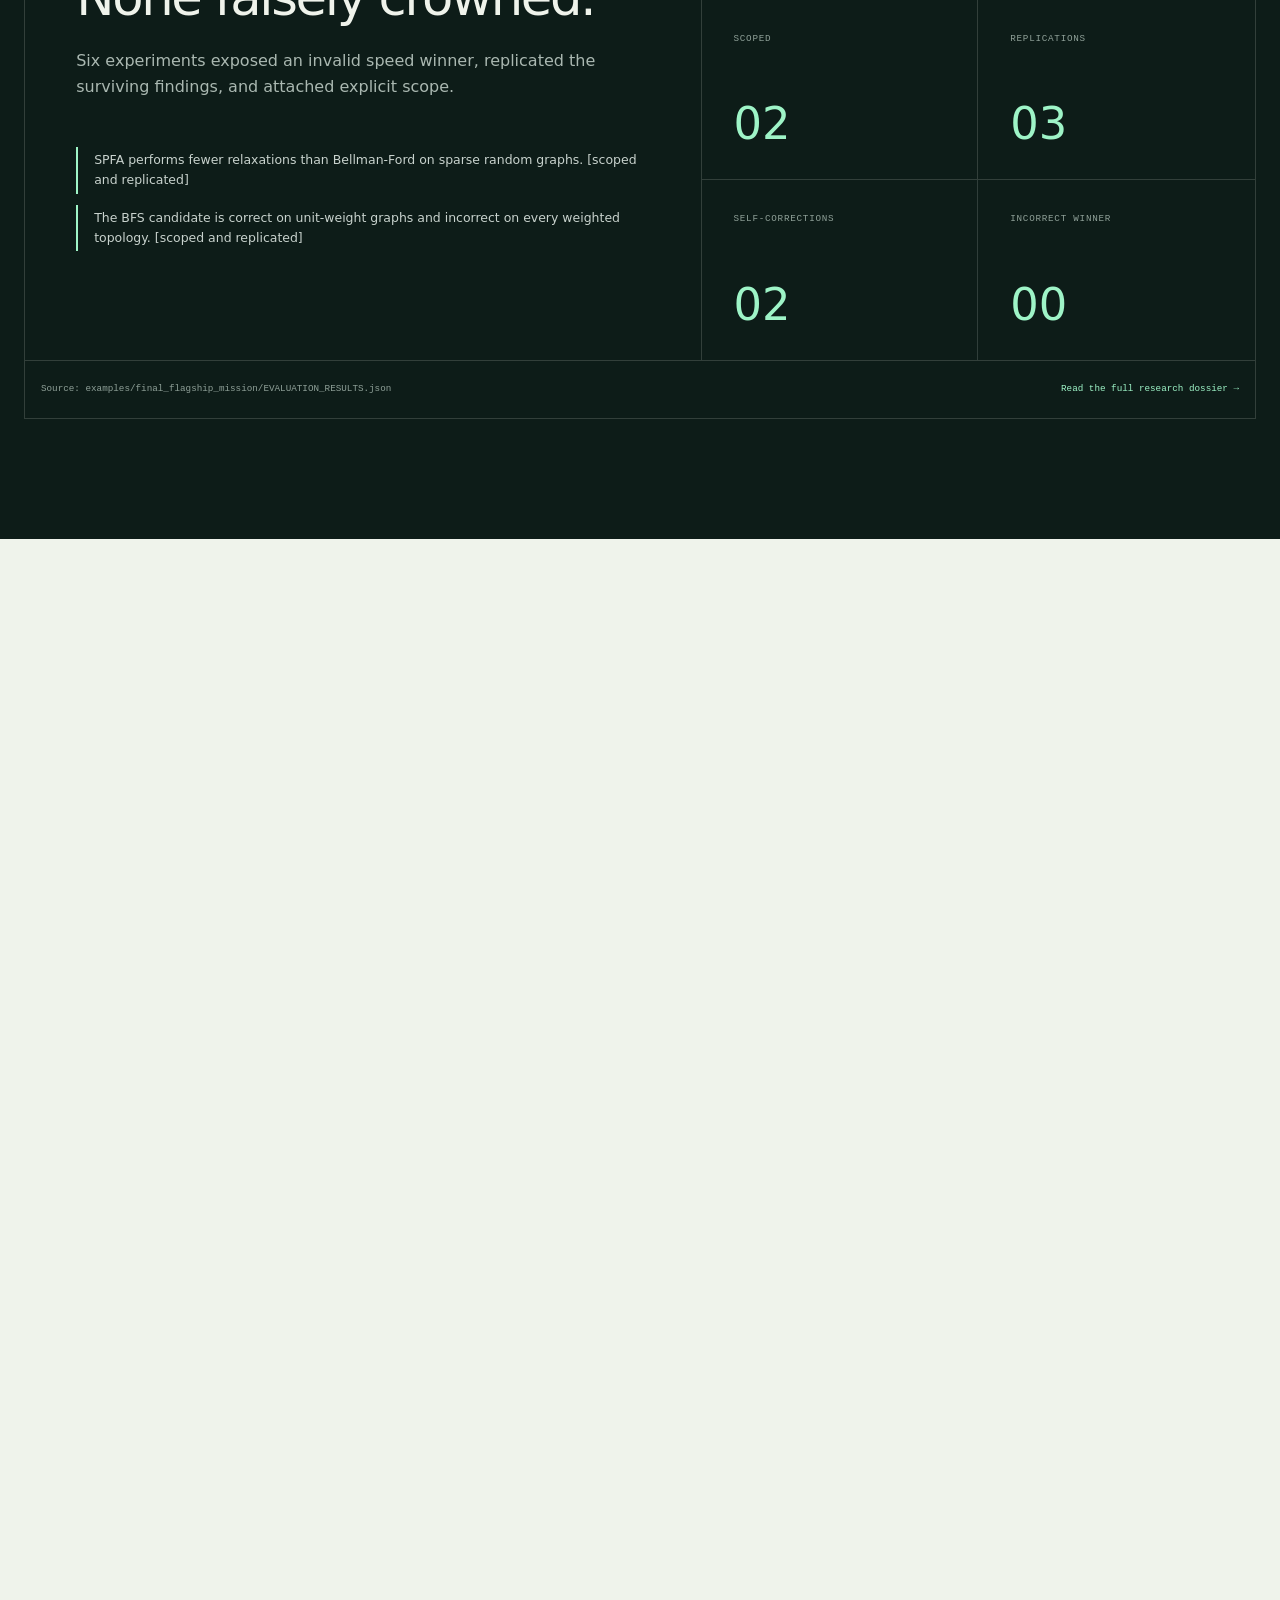
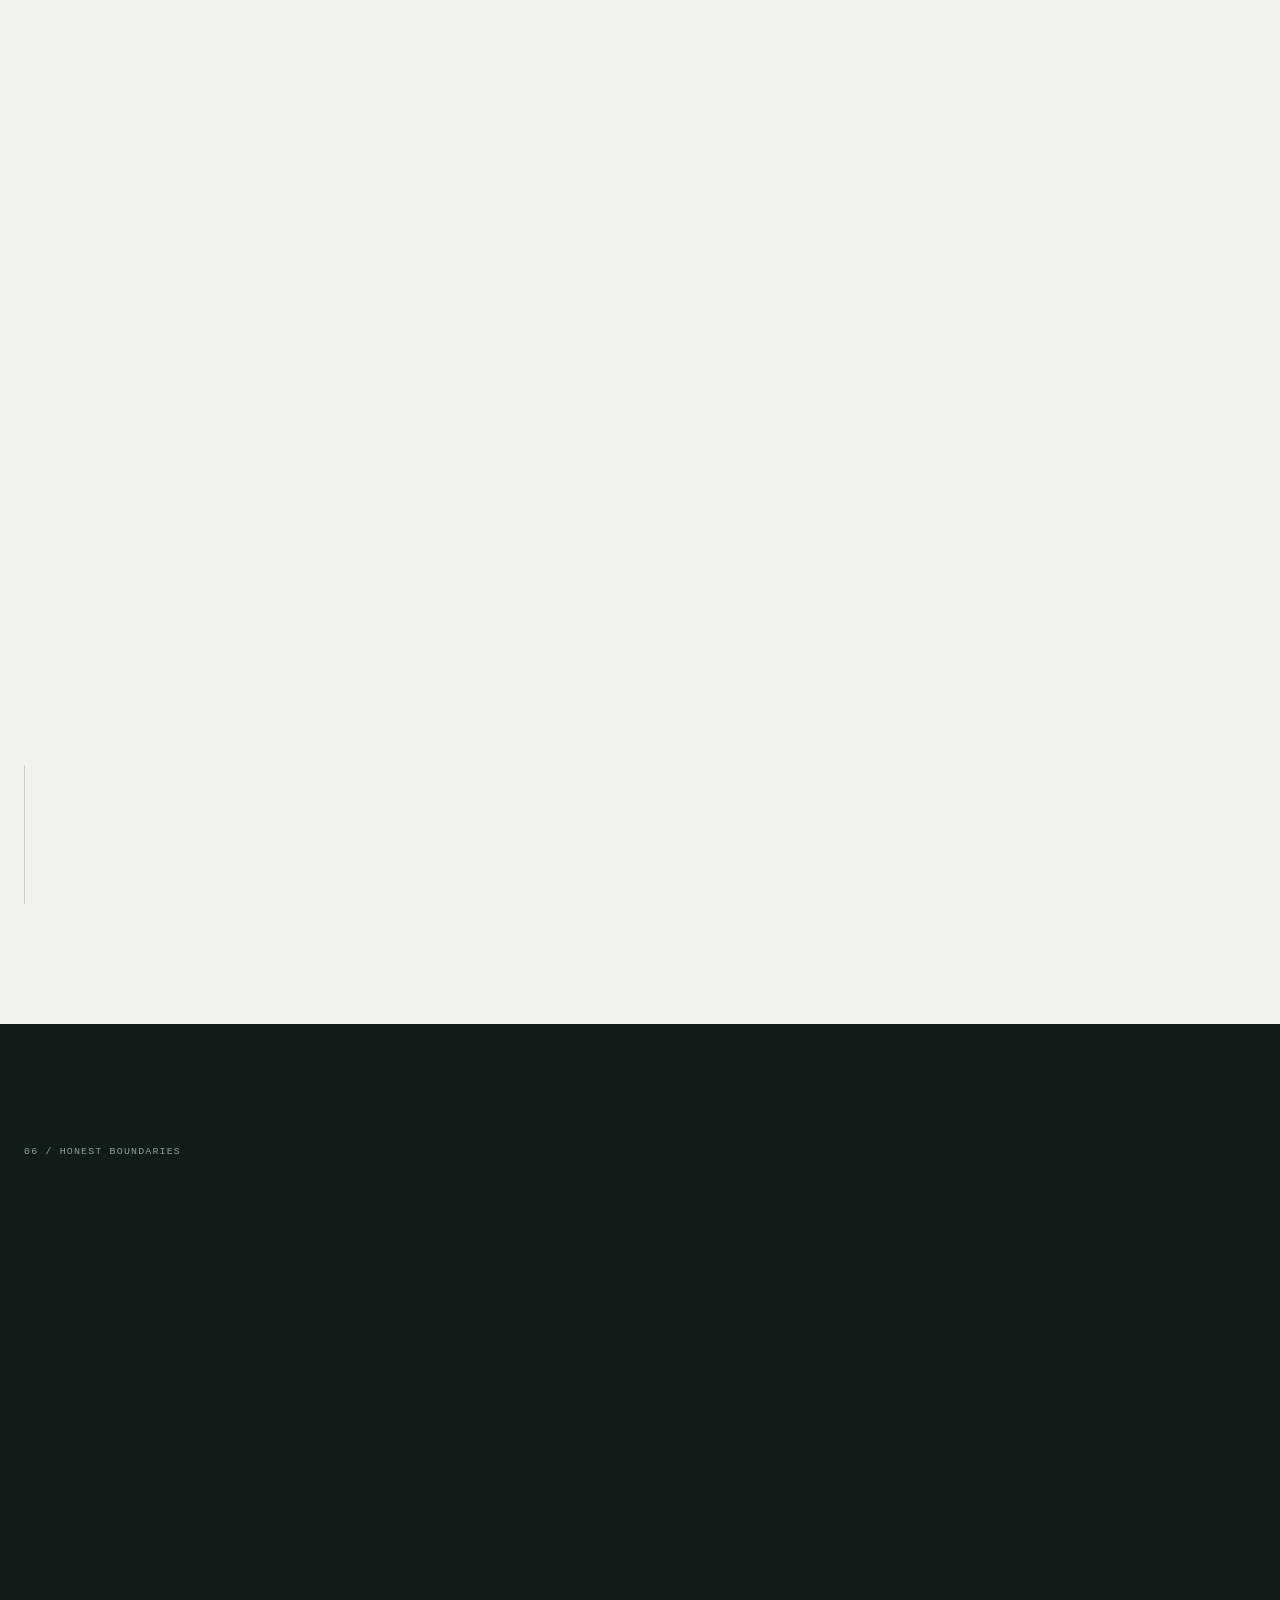
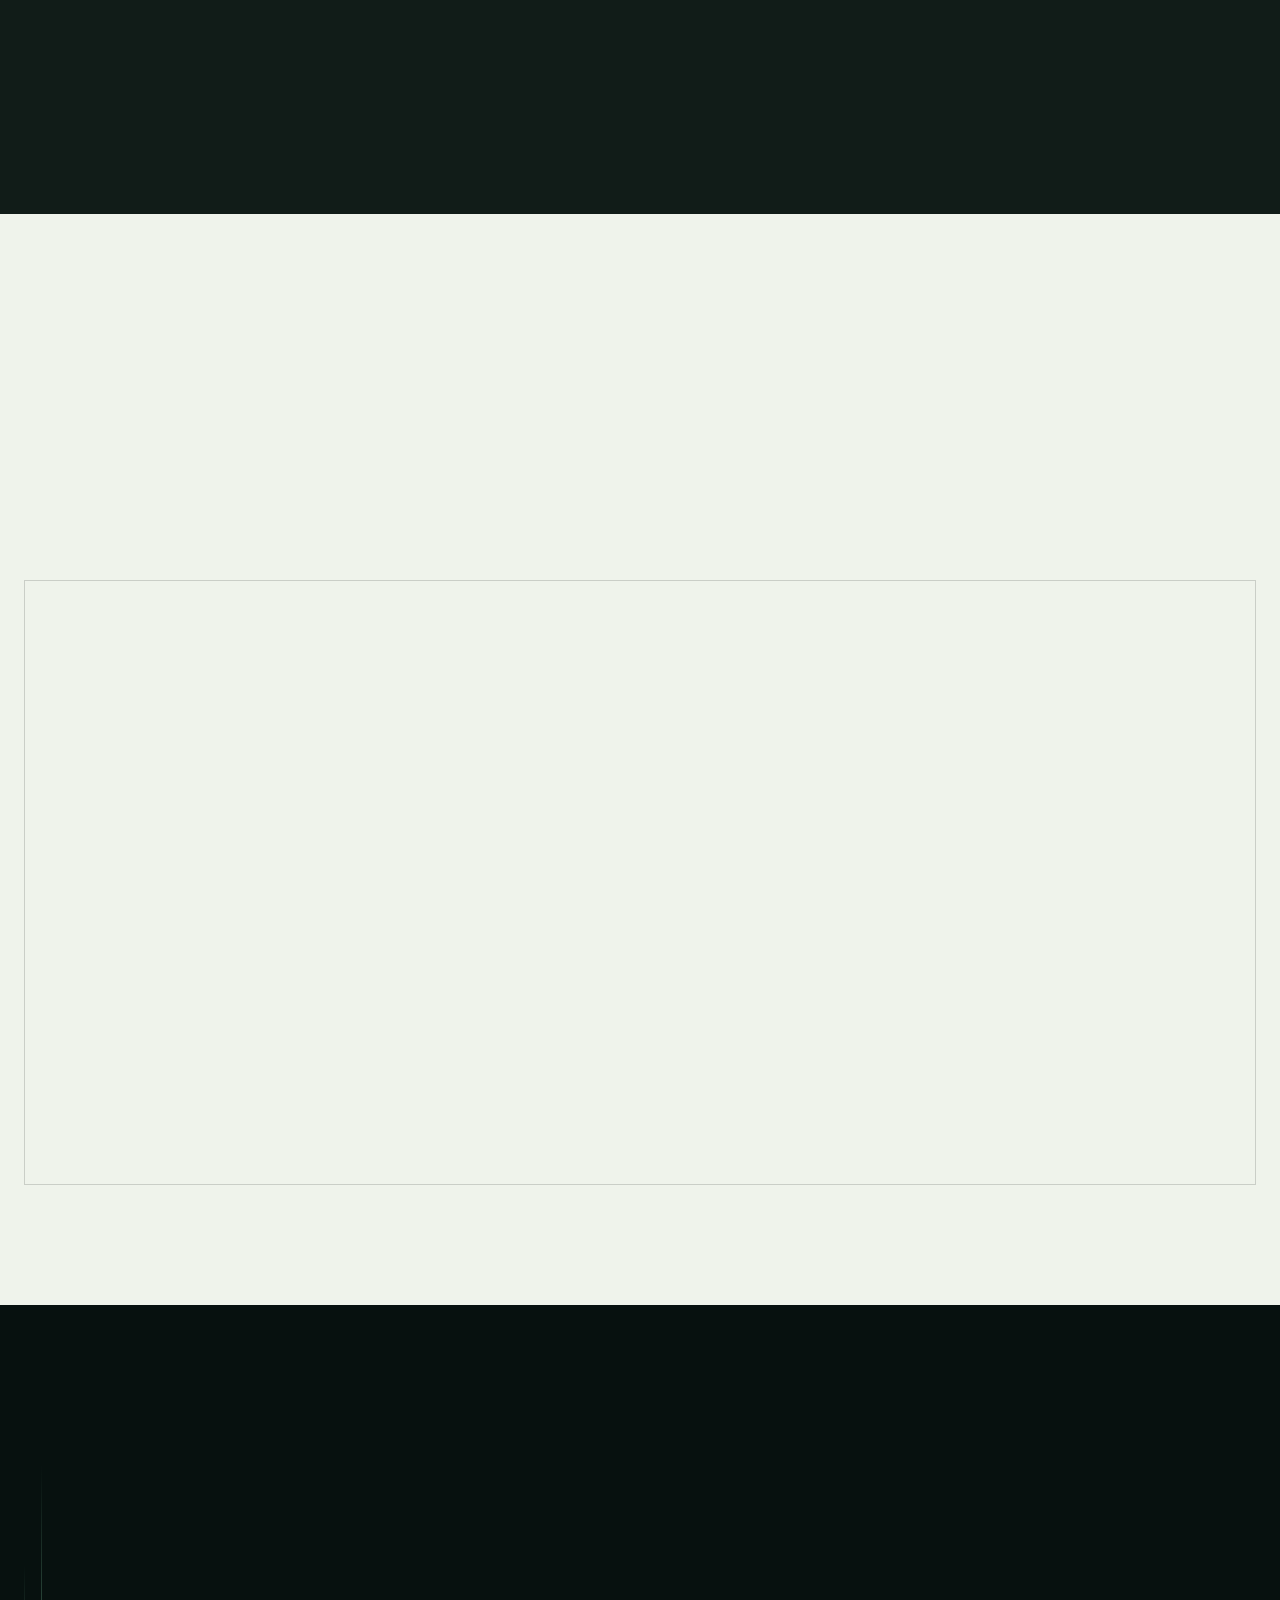
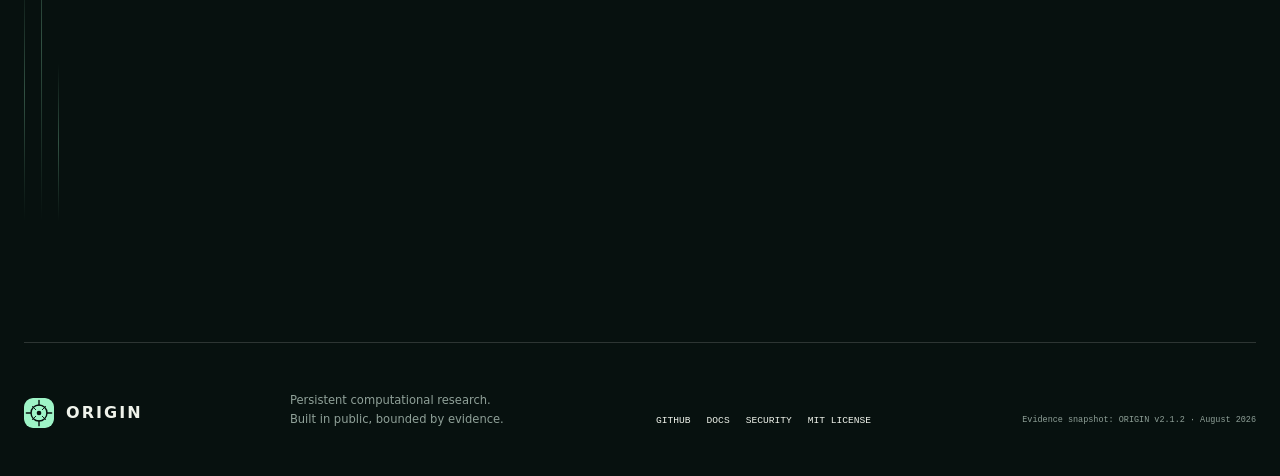
==== commit 8f0a57c3: "Add production beta operations and recovery gates" ====
--- a/web/index.html
+++ b/web/index.html
@@ -53,7 +53,7 @@
           <a class="button button-quiet" href="https://github.com/nishchaysinghofficial10-ship-it/origin/releases/tag/v2.1.2">Download v2.1.2</a>
         </div>
         <ul class="proof-line" aria-label="Release verification summary">
-          <li><strong>298</strong> tests</li>
+          <li><strong>311</strong> tests</li>
           <li><strong>CI</strong> gated</li>
           <li><strong>2</strong> research domains</li>
           <li><strong>0</strong> runtime dependencies</li>
@@ -324,7 +324,7 @@
       <div class="reveal">
         <p class="eyebrow"><span></span> Reproduce it yourself</p>
         <h2 id="launch-title">Don’t take ORIGIN’s<br>word for it.</h2>
-        <p>Clone the repository, run all 298 tests, replay a stored experiment, and verify the flagship mission against its durable artifacts.</p>
+        <p>Clone the repository, run all 311 tests, replay a stored experiment, and verify the flagship mission against its durable artifacts.</p>
         <div class="hero-actions">
           <a class="button button-primary" href="https://github.com/nishchaysinghofficial10-ship-it/origin">Open the repository <span aria-hidden="true">↗</span></a>
           <a class="button button-quiet" href="https://github.com/nishchaysinghofficial10-ship-it/origin/actions">View CI evidence</a>
@@ -337,7 +337,7 @@
 <b>$</b> cd origin
 <b>$</b> python3 -m unittest discover -s tests
 
-<span>Ran 298 tests</span>
+<span>Ran 311 tests</span>
 <strong>OK</strong></code></pre>
       </div>
     </section>
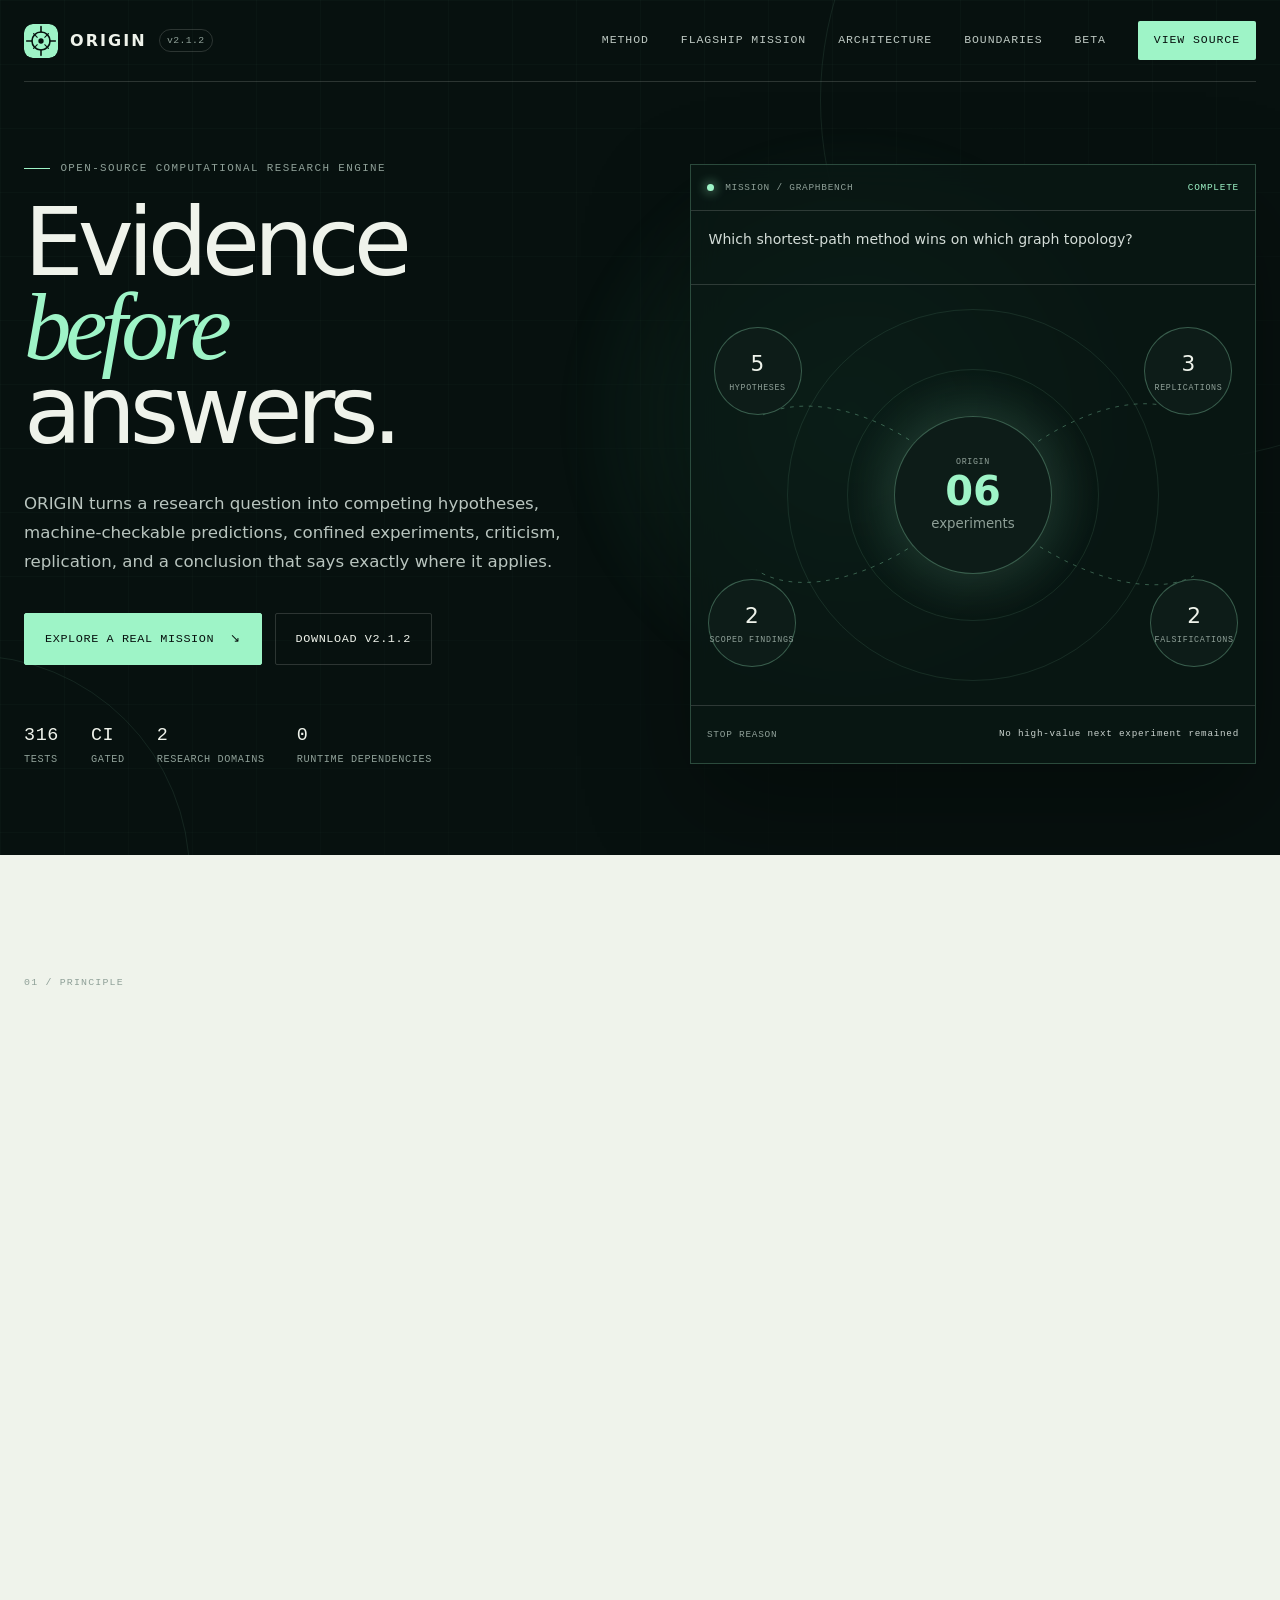
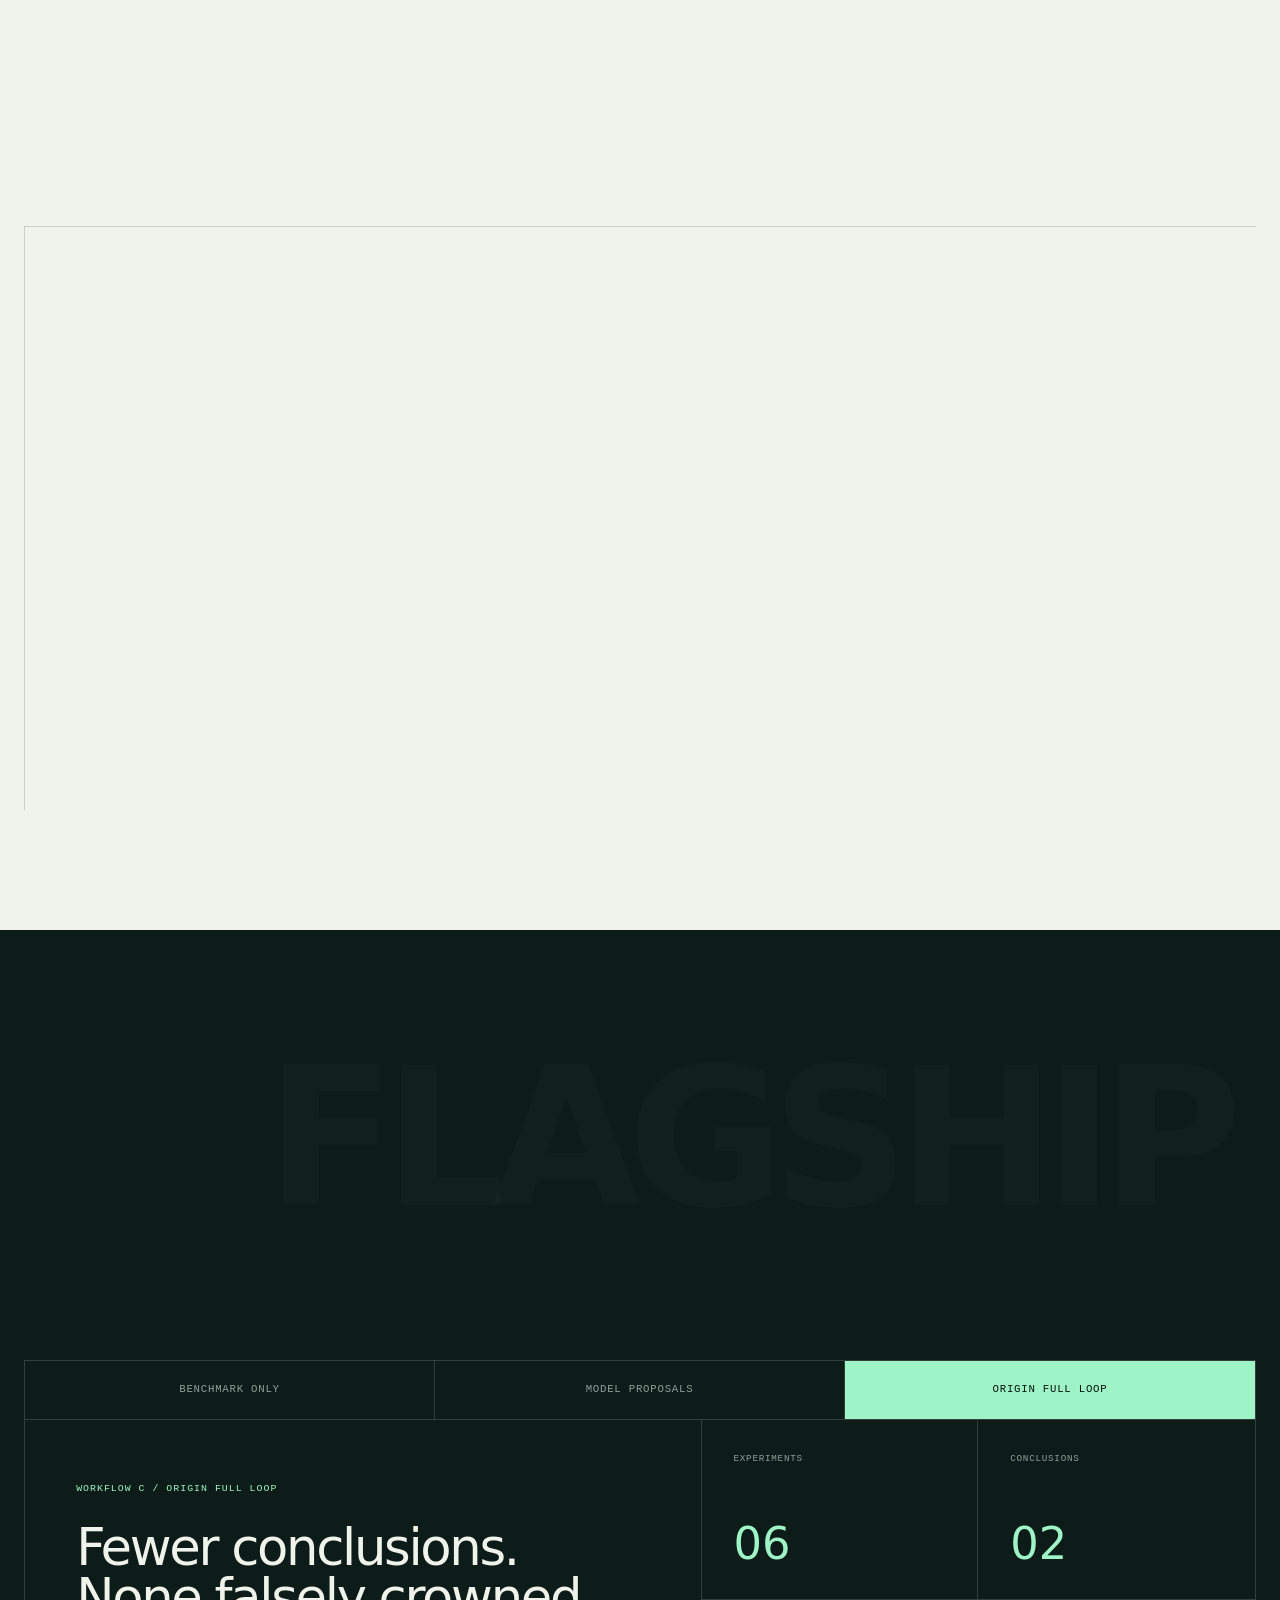
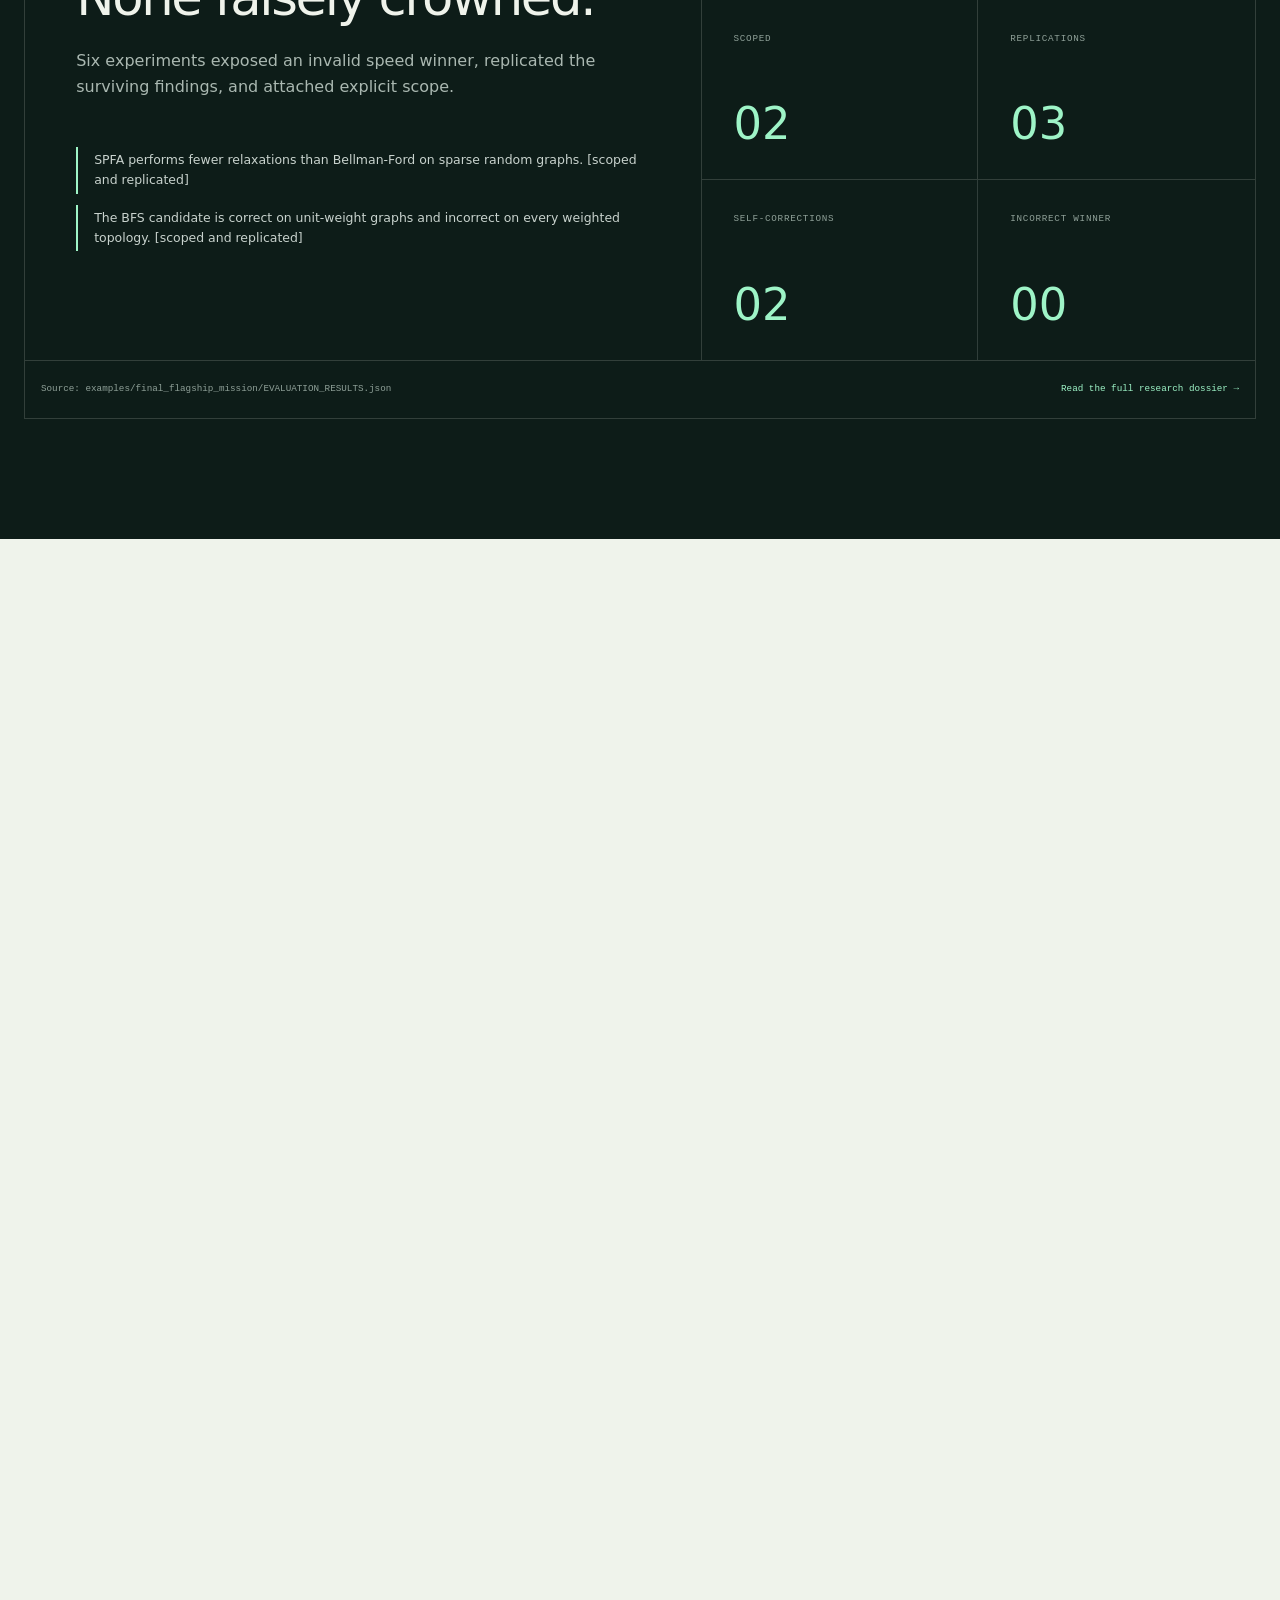
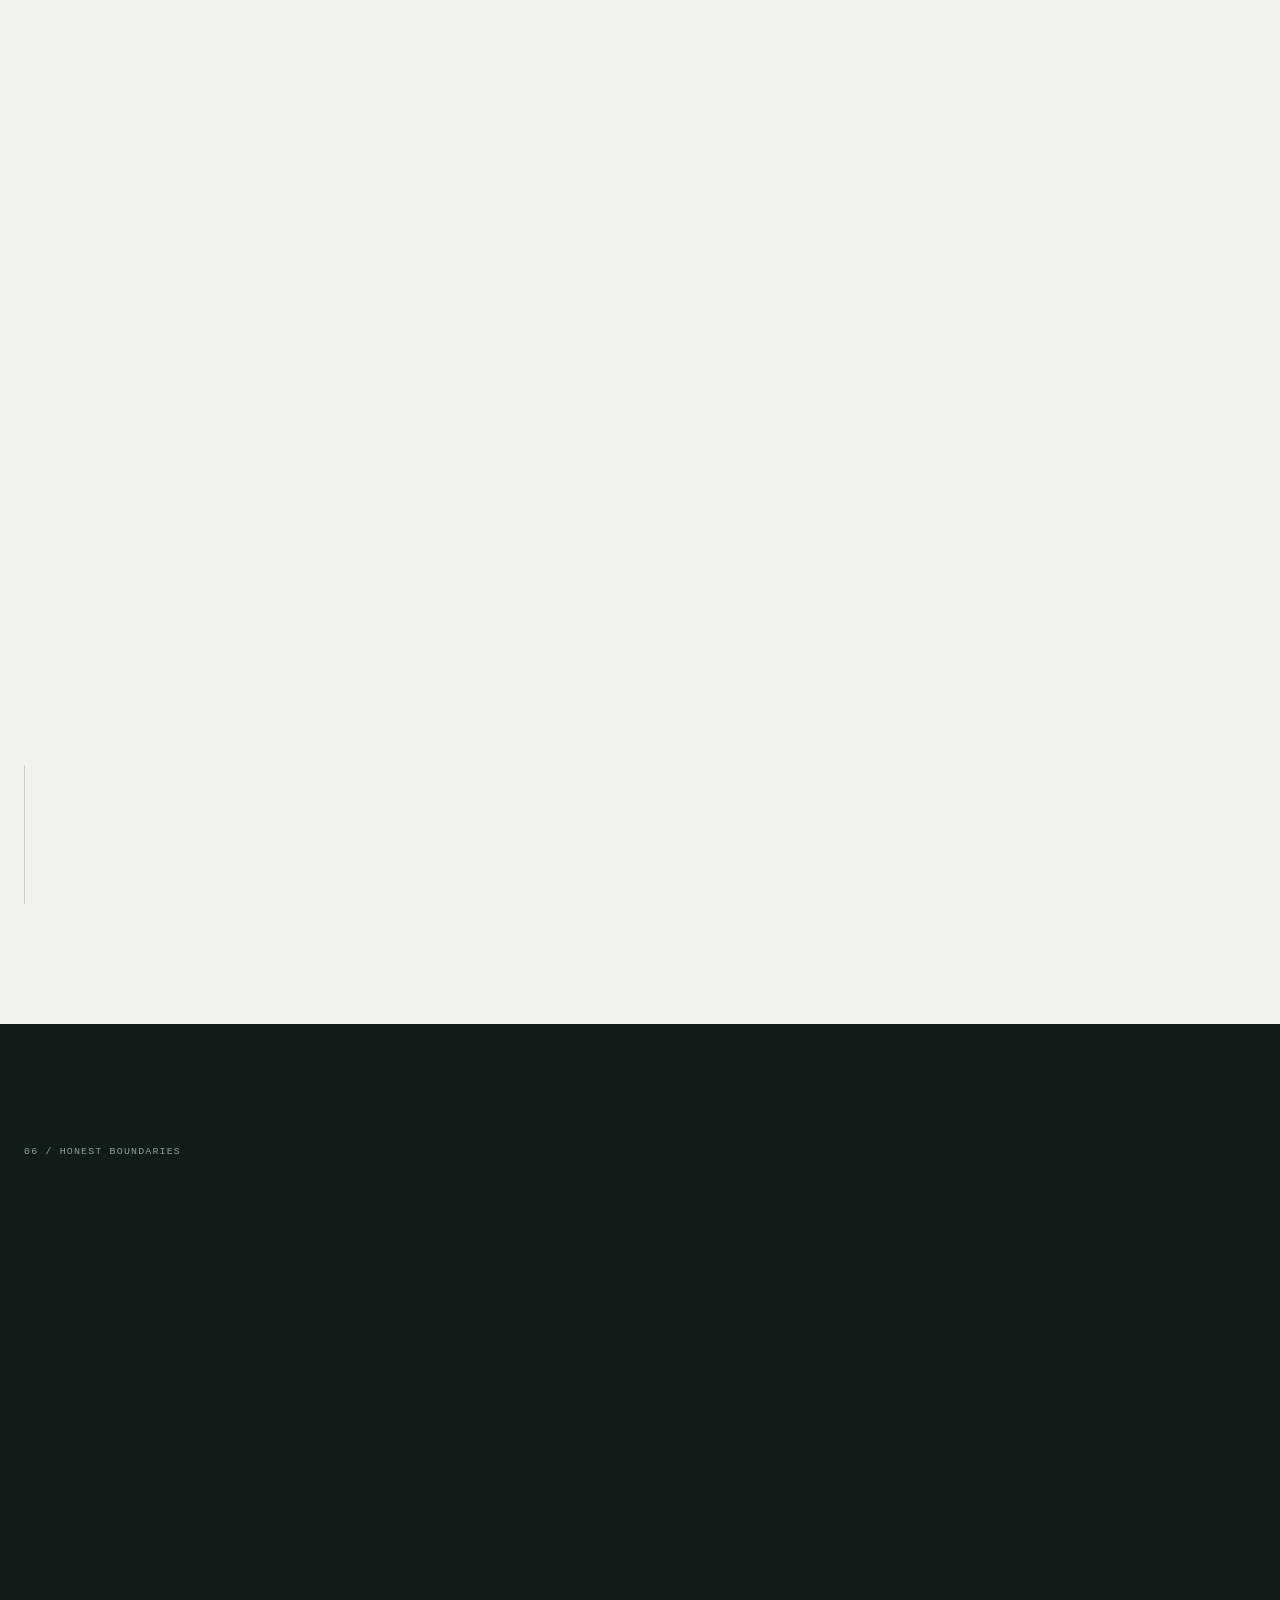
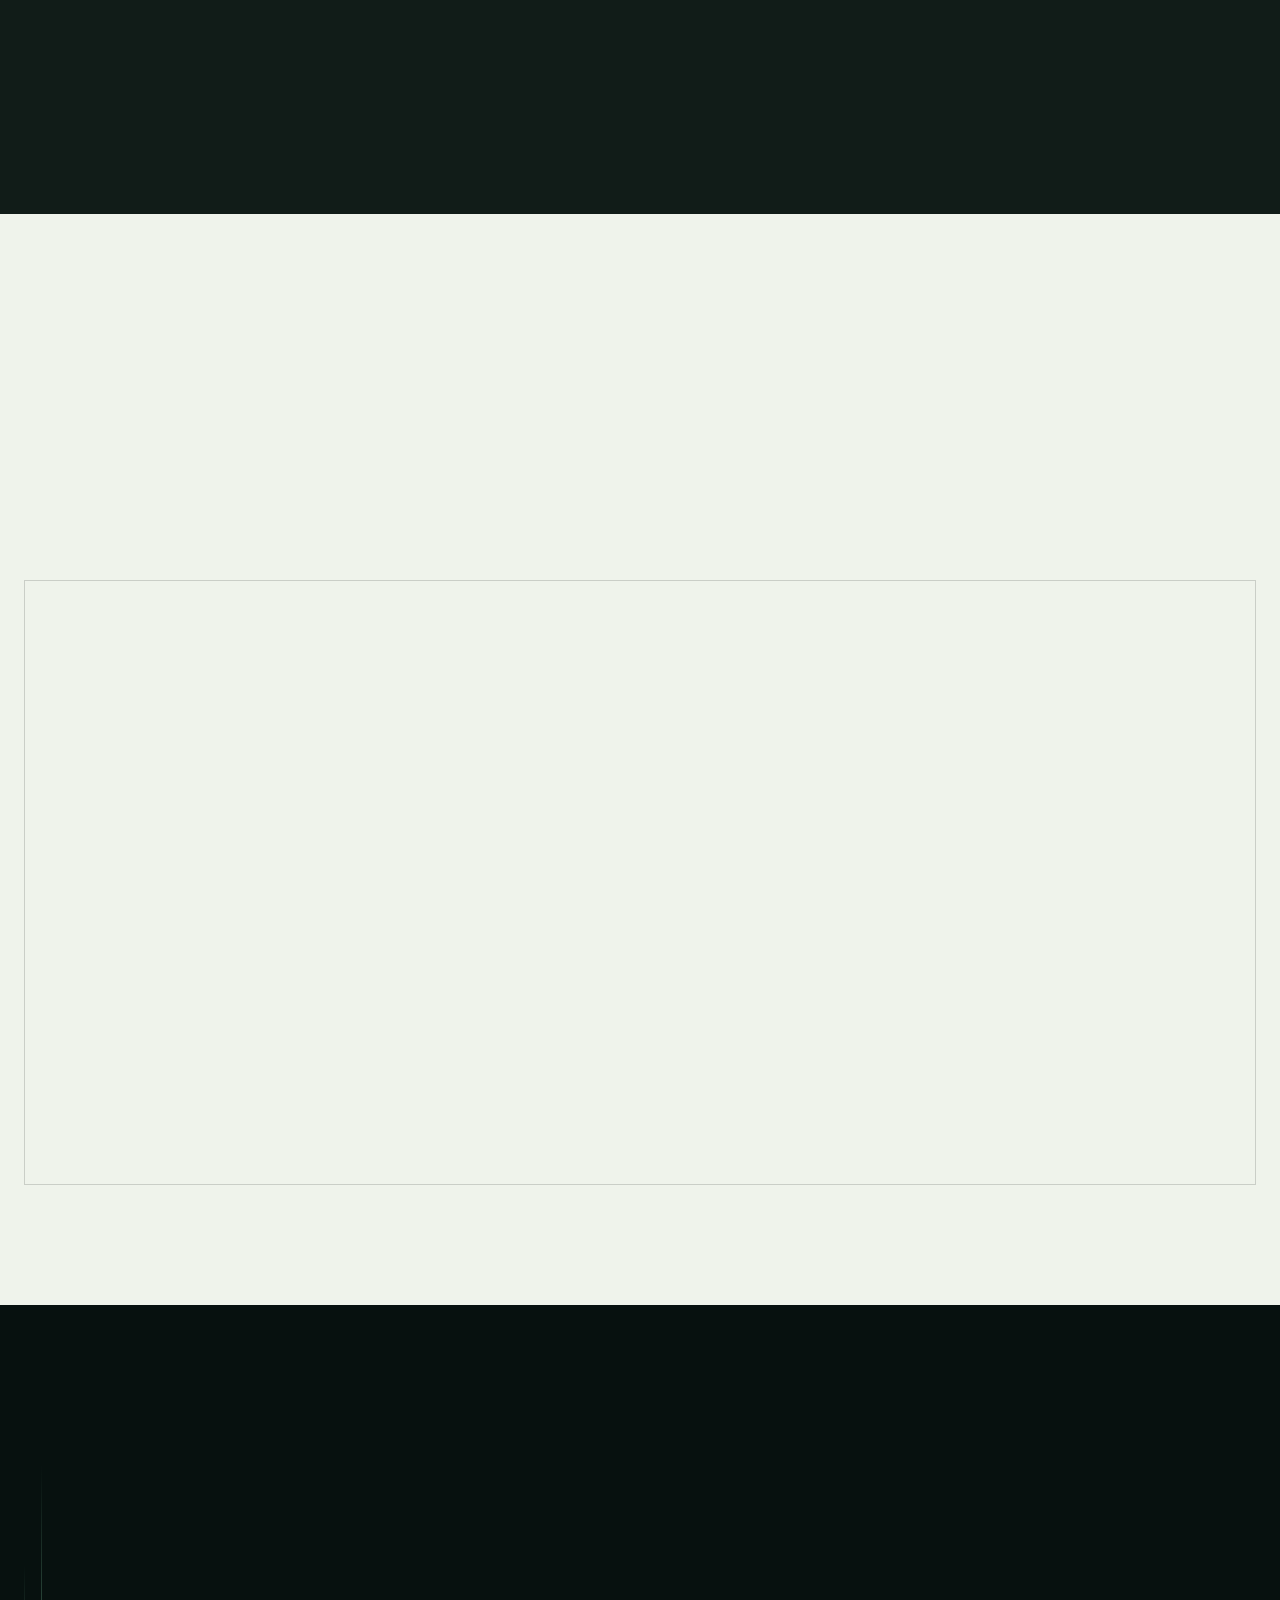
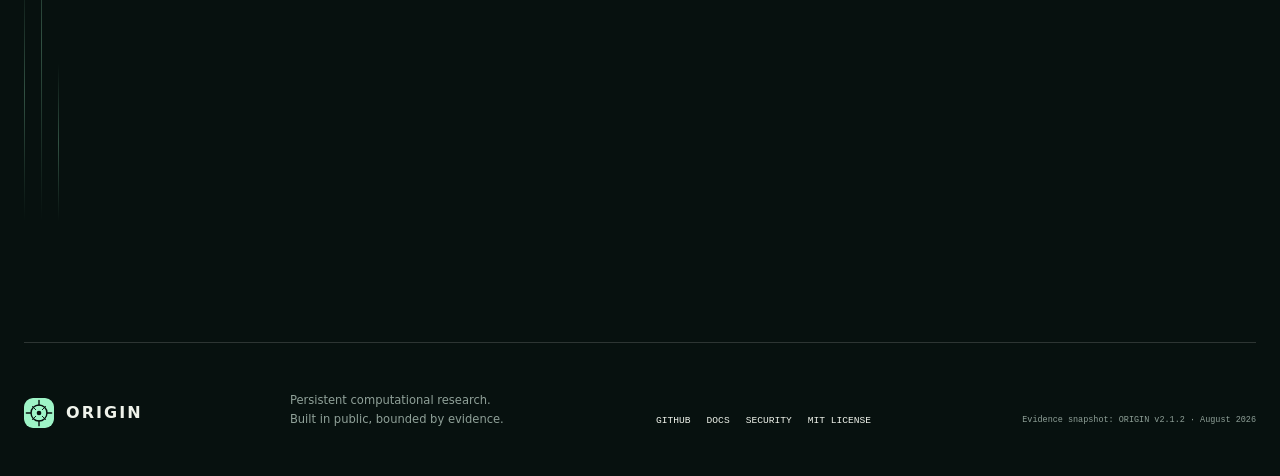
==== commit 4e605e0d: "Add live beta operational monitoring" ====
--- a/web/index.html
+++ b/web/index.html
@@ -53,7 +53,7 @@
           <a class="button button-quiet" href="https://github.com/nishchaysinghofficial10-ship-it/origin/releases/tag/v2.1.2">Download v2.1.2</a>
         </div>
         <ul class="proof-line" aria-label="Release verification summary">
-          <li><strong>311</strong> tests</li>
+          <li><strong>316</strong> tests</li>
           <li><strong>CI</strong> gated</li>
           <li><strong>2</strong> research domains</li>
           <li><strong>0</strong> runtime dependencies</li>
@@ -324,7 +324,7 @@
       <div class="reveal">
         <p class="eyebrow"><span></span> Reproduce it yourself</p>
         <h2 id="launch-title">Don’t take ORIGIN’s<br>word for it.</h2>
-        <p>Clone the repository, run all 311 tests, replay a stored experiment, and verify the flagship mission against its durable artifacts.</p>
+        <p>Clone the repository, run all 316 tests, replay a stored experiment, and verify the flagship mission against its durable artifacts.</p>
         <div class="hero-actions">
           <a class="button button-primary" href="https://github.com/nishchaysinghofficial10-ship-it/origin">Open the repository <span aria-hidden="true">↗</span></a>
           <a class="button button-quiet" href="https://github.com/nishchaysinghofficial10-ship-it/origin/actions">View CI evidence</a>
@@ -337,7 +337,7 @@
 <b>$</b> cd origin
 <b>$</b> python3 -m unittest discover -s tests
 
-<span>Ran 311 tests</span>
+<span>Ran 316 tests</span>
 <strong>OK</strong></code></pre>
       </div>
     </section>
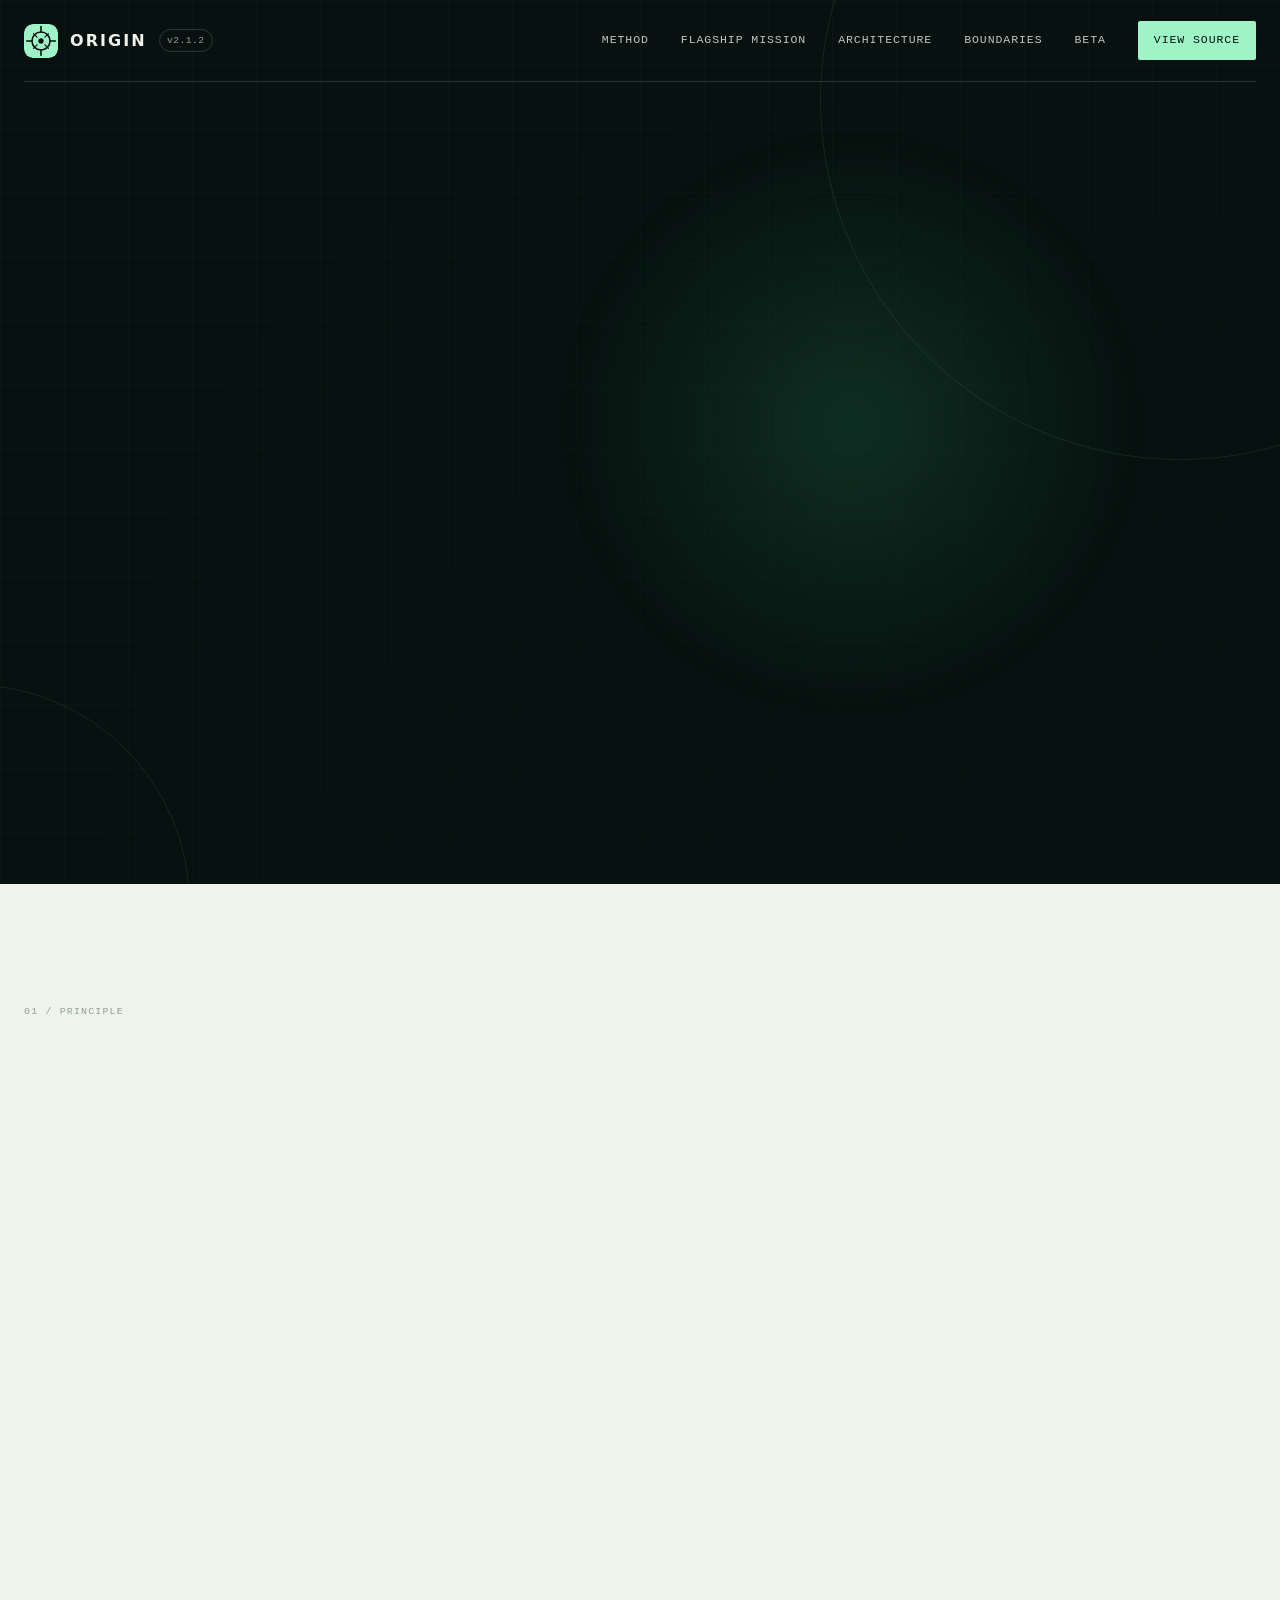
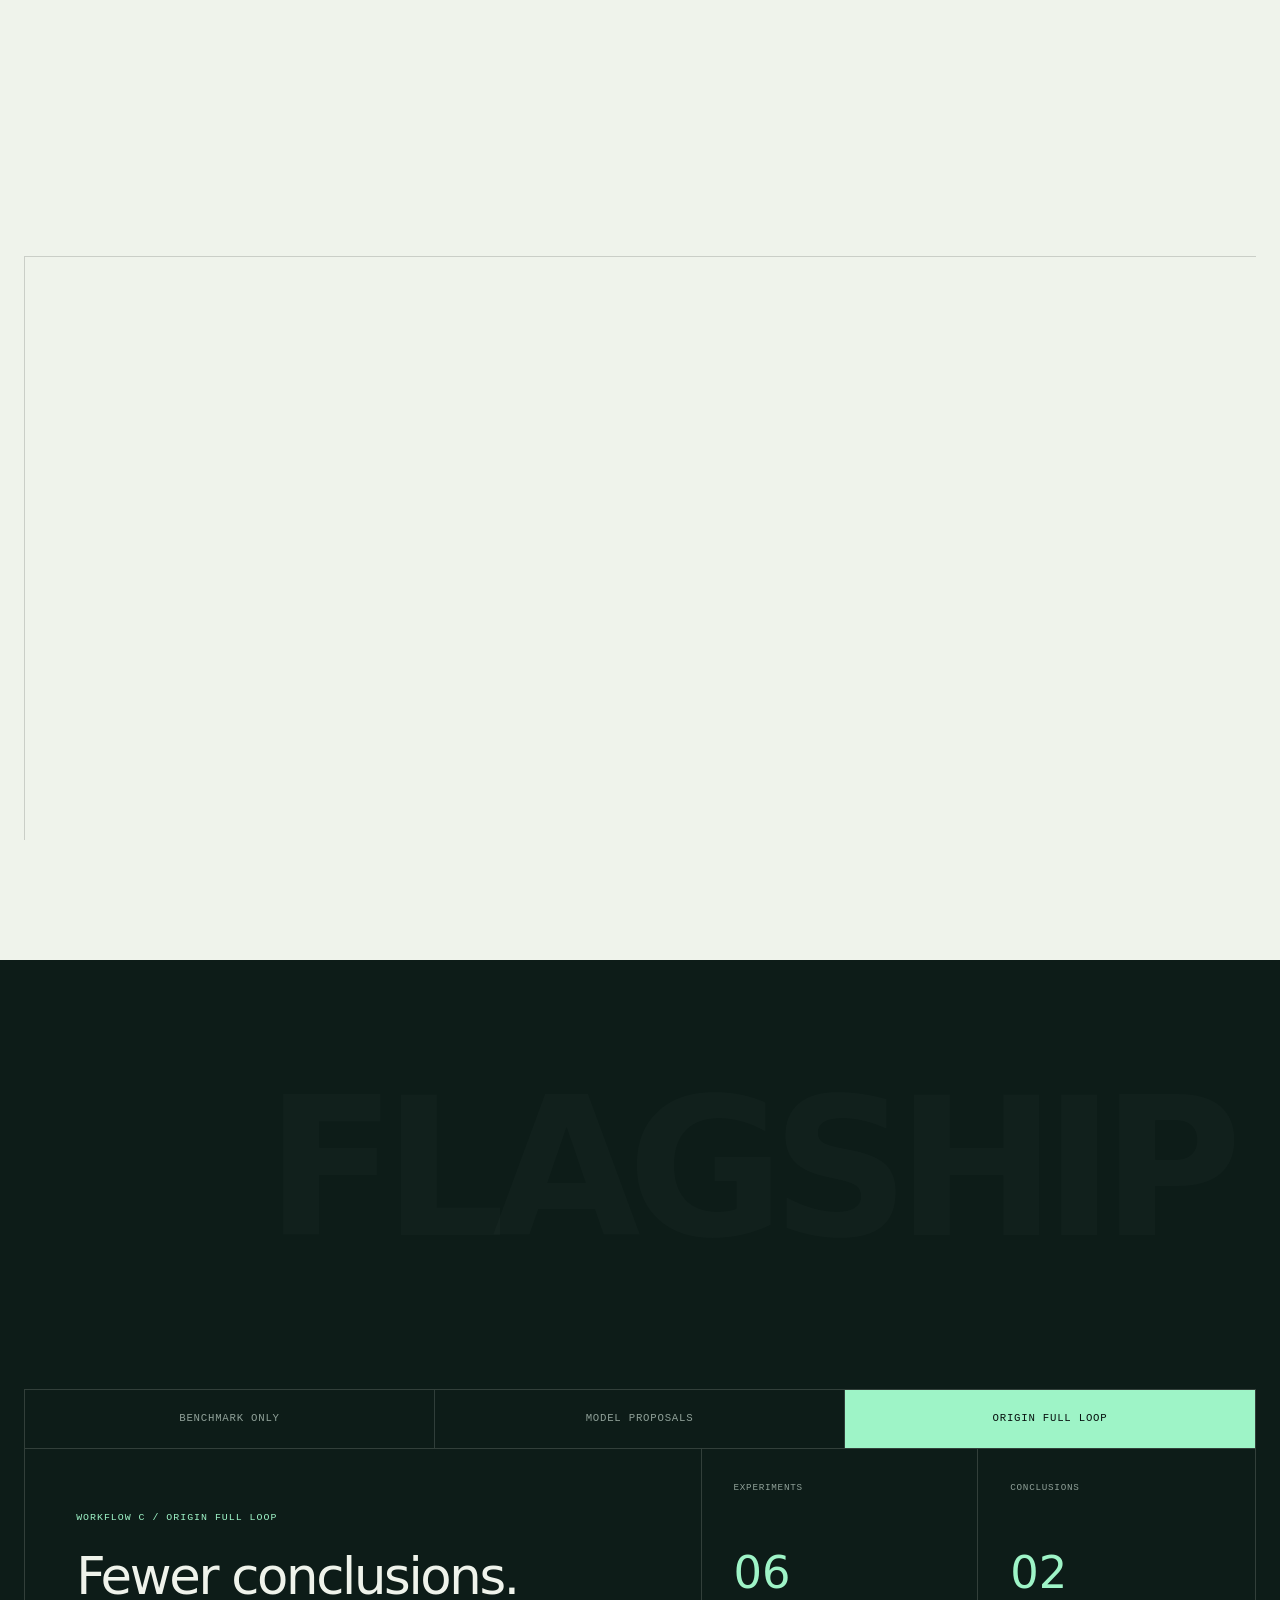
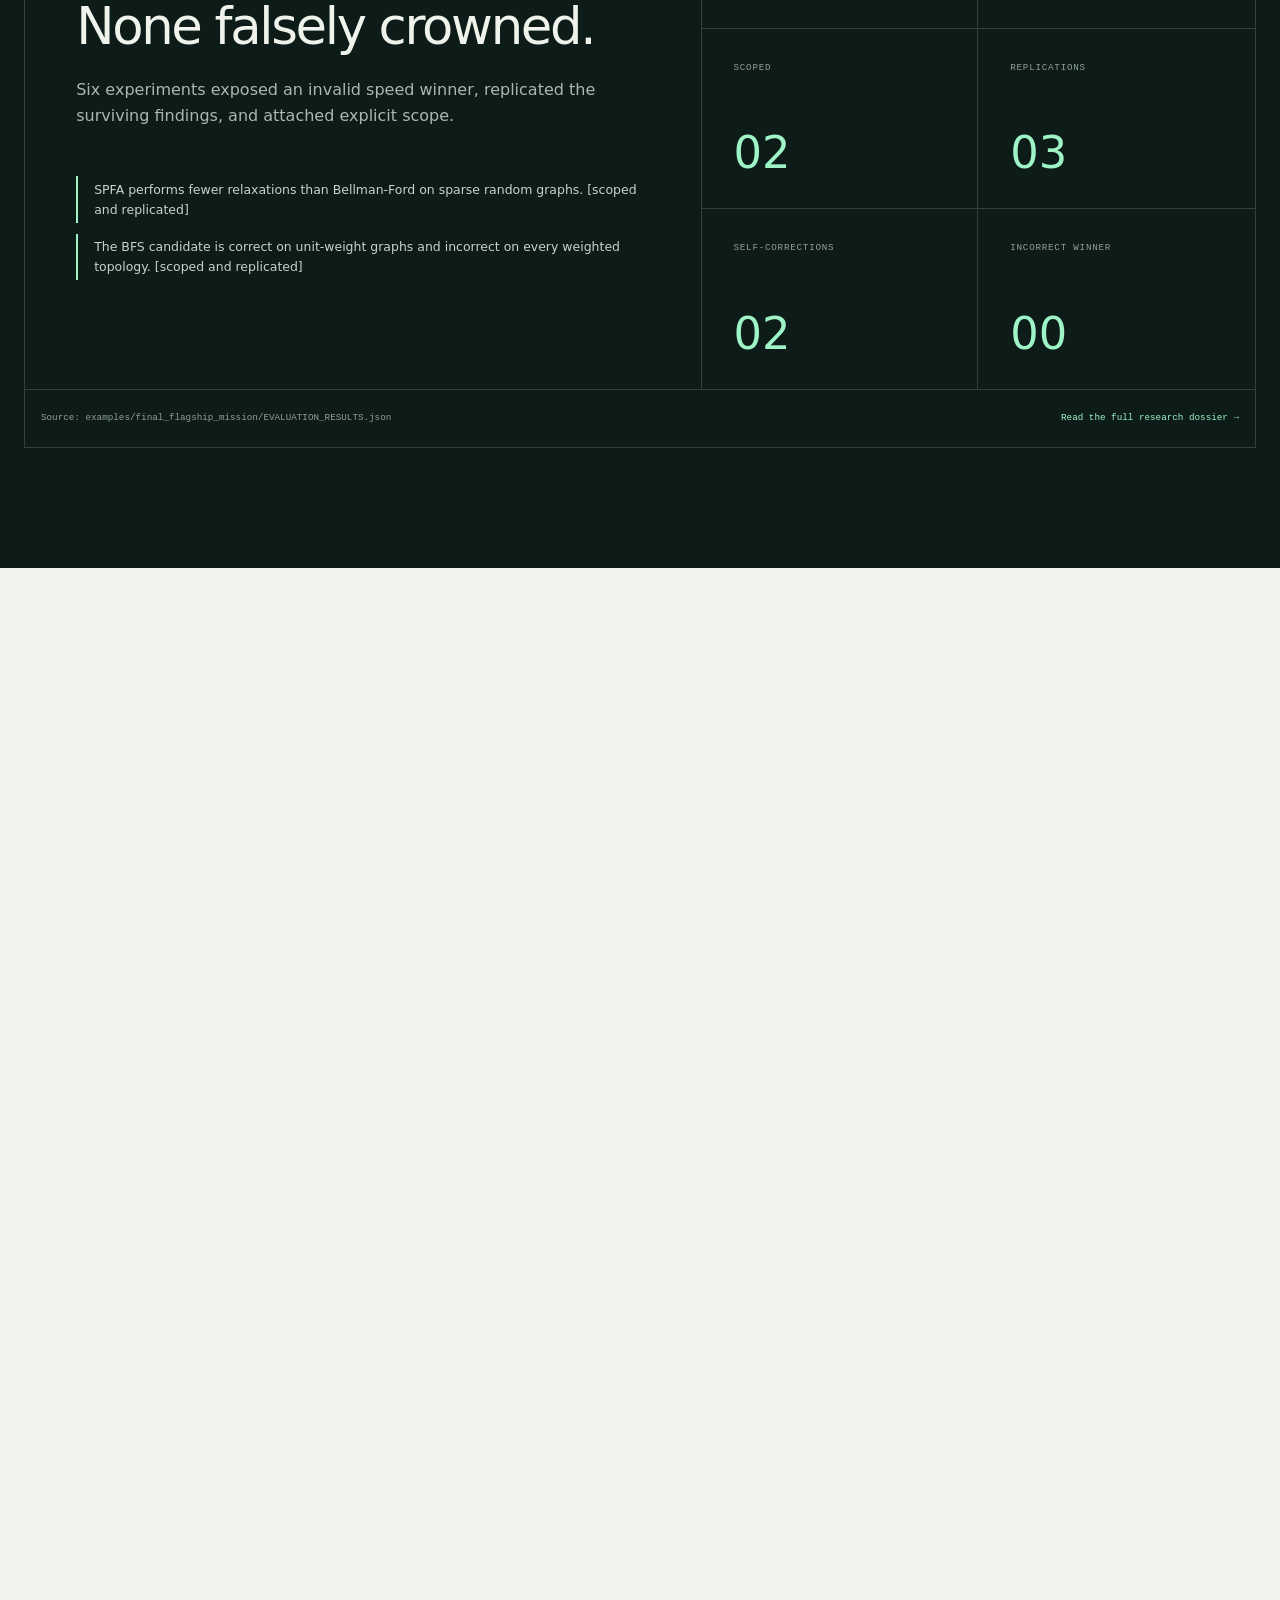
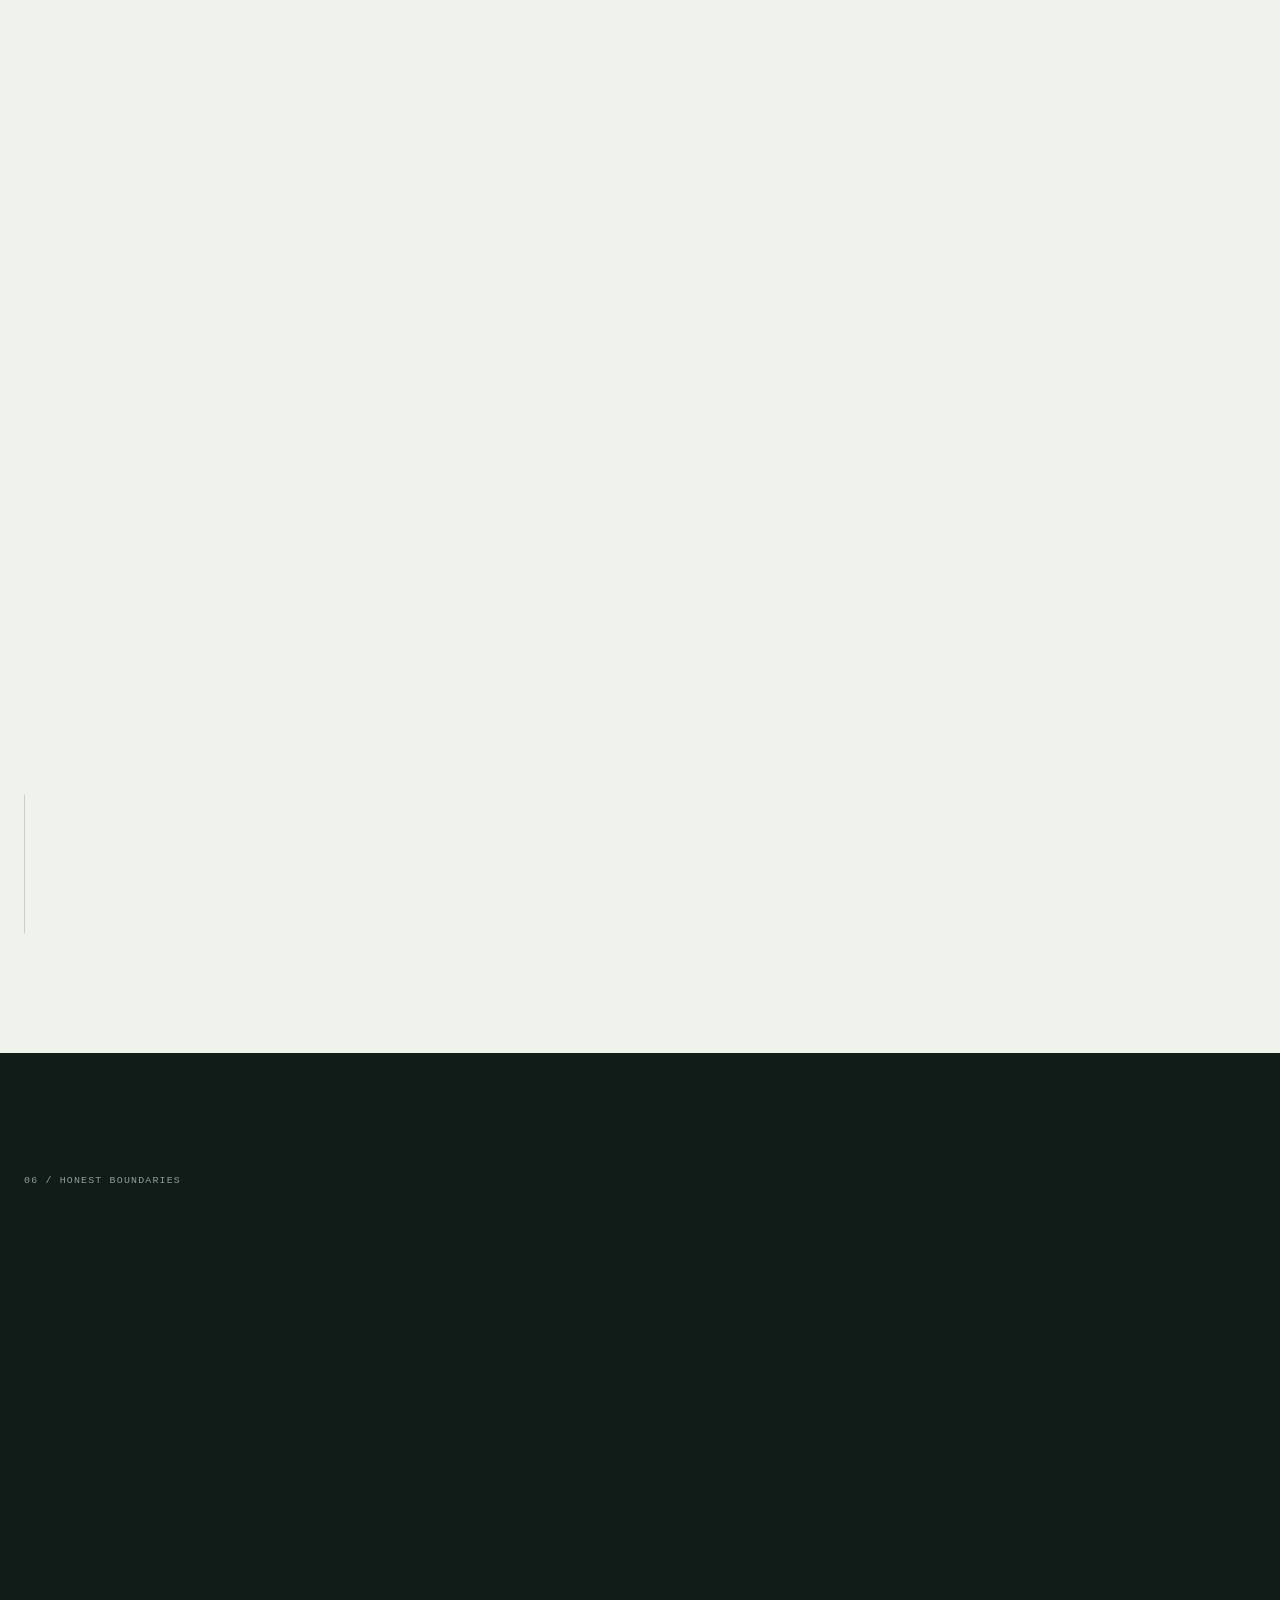
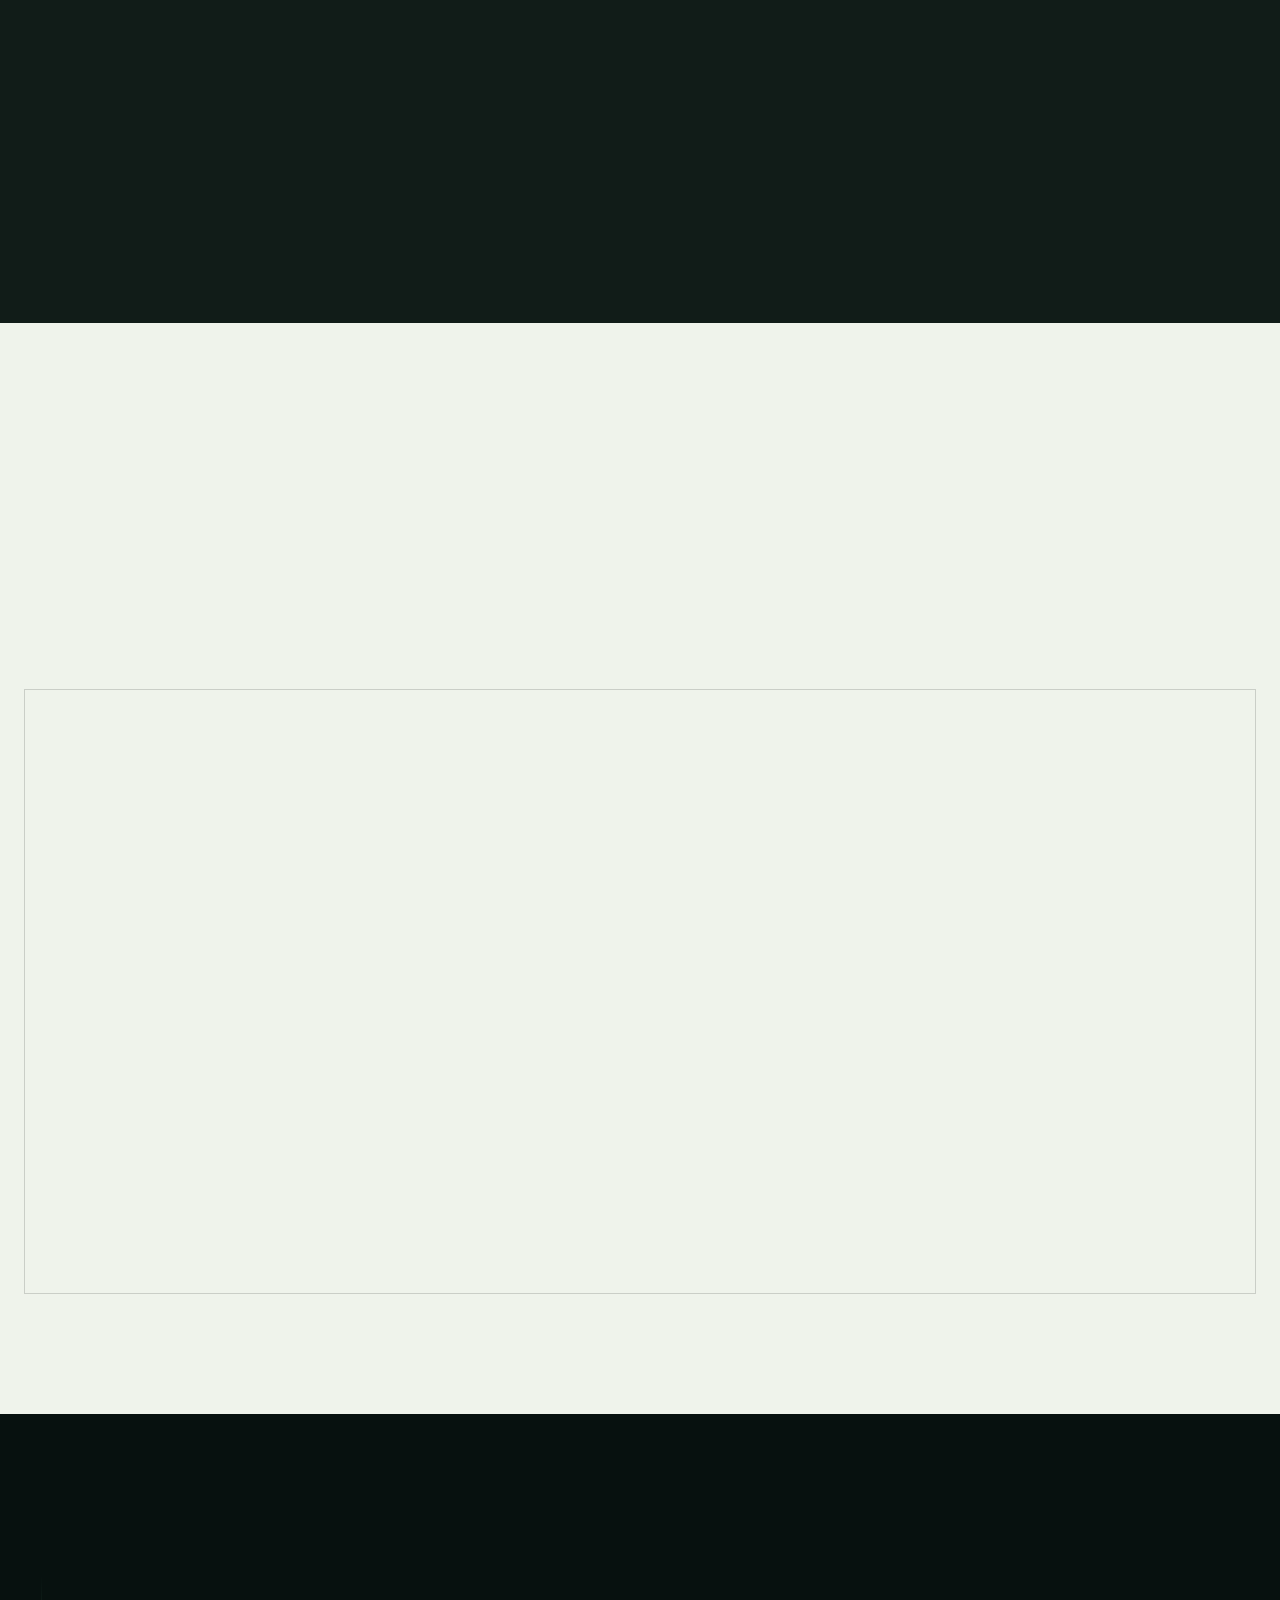
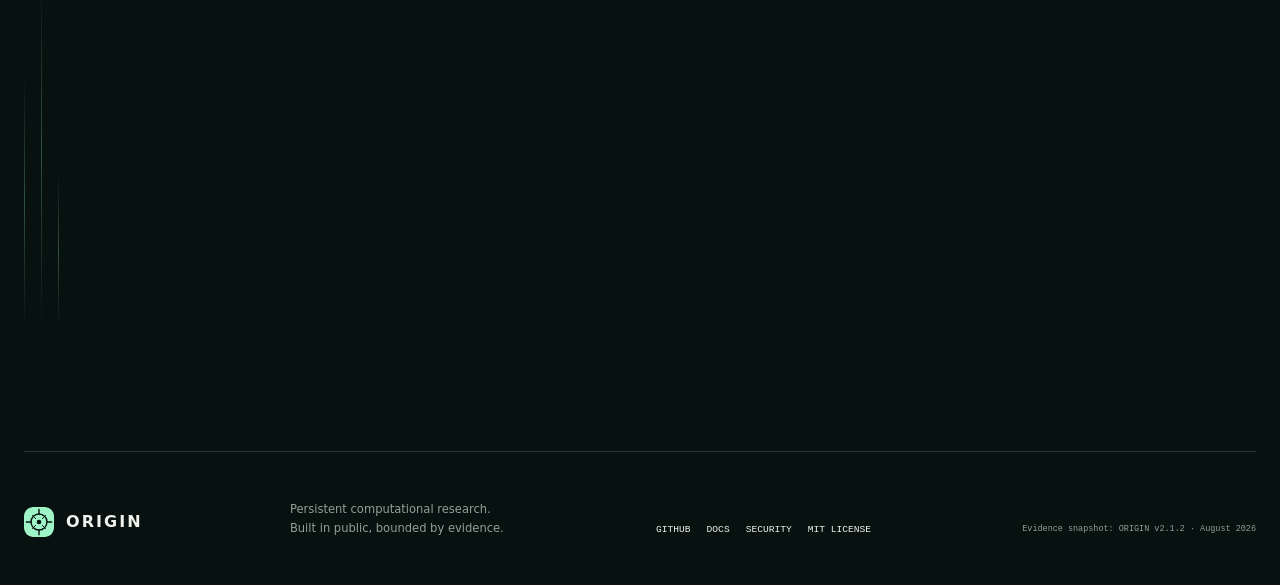
==== commit 11cda64f: "Add bounded general web research beta" ====
--- a/web/index.html
+++ b/web/index.html
@@ -47,15 +47,15 @@
       <div class="hero-copy reveal">
         <p class="eyebrow"><span></span> Open-source computational research engine</p>
         <h1 id="hero-title">Evidence<br><em>before</em> answers.</h1>
-        <p class="hero-lede">ORIGIN turns a research question into competing hypotheses, machine-checkable predictions, confined experiments, criticism, replication, and a conclusion that says exactly where it applies.</p>
+        <p class="hero-lede">Enter a research topic. ORIGIN searches current public sources, preserves citations, compares competing hypotheses, proposes testable predictions, criticizes its conclusions, and returns an evidence-scoped dossier.</p>
         <div class="hero-actions">
           <a class="button button-primary" href="#flagship">Explore a real mission <span aria-hidden="true">↘</span></a>
           <a class="button button-quiet" href="https://github.com/nishchaysinghofficial10-ship-it/origin/releases/tag/v2.1.2">Download v2.1.2</a>
         </div>
         <ul class="proof-line" aria-label="Release verification summary">
-          <li><strong>316</strong> tests</li>
+          <li><strong>325</strong> tests</li>
           <li><strong>CI</strong> gated</li>
-          <li><strong>2</strong> research domains</li>
+          <li><strong>3</strong> research modes</li>
           <li><strong>0</strong> runtime dependencies</li>
         </ul>
       </div>
@@ -244,11 +244,11 @@
           <p>Trust starts by naming the edge of the evidence.</p>
         </div>
         <ul class="boundary-list reveal" data-delay="100">
-          <li><span>01</span><div><strong>Not a general autonomous scientist</strong><p>It runs registered computational domains: sorting and shortest-path benchmarks.</p></div></li>
+          <li><span>01</span><div><strong>Not an all-powerful autonomous scientist</strong><p>General mode performs cited public-web synthesis; only registered computational domains run locally verified experiments.</p></div></li>
           <li><span>02</span><div><strong>Not kernel-grade isolation</strong><p>Experiment confinement is user-space. A public worker requires an additional container boundary.</p></div></li>
-          <li><span>03</span><div><strong>Not a source-discovery engine</strong><p>It can retrieve approved HTTPS URLs; it does not search or crawl the web.</p></div></li>
-          <li><span>04</span><div><strong>Not live-provider verified</strong><p>The Anthropic transport remains unverified because no funded API key was available.</p></div></li>
-          <li><span>05</span><div><strong>Not a medical, legal, or financial tool</strong><p>Its evidence applies only to its explicitly supported computational domains.</p></div></li>
+          <li><span>03</span><div><strong>Not guaranteed truth</strong><p>Search results and model output remain untrusted. Citations make claims inspectable, but synthesis is not experimental proof.</p></div></li>
+          <li><span>04</span><div><strong>Not unlimited</strong><p>Every tester, paid provider request, search, output, and wall-clock duration has a hard operator-controlled limit.</p></div></li>
+          <li><span>05</span><div><strong>Not personalized professional advice</strong><p>Medical, legal, and financial topics receive general research context with explicit uncertainty—not individual instructions.</p></div></li>
         </ul>
       </div>
     </section>
@@ -257,9 +257,9 @@
       <div class="section-heading reveal">
         <div>
           <p class="eyebrow"><span></span> Controlled interactive beta</p>
-          <h2 id="beta-title">Run a bounded<br>research mission.</h2>
-        </div>
-        <p>The private beta accepts only two registered computational domains. It has fixed budgets, zero provider calls, zero live retrievals, and a separate network-disabled worker.</p>
+          <h2 id="beta-title">Research almost<br>any public-web topic.</h2>
+        </div>
+        <p>General mode uses a separately isolated, tightly budgeted researcher for current sources and citations. Computational experiments still run in a different network-disabled worker. Unsafe operational requests are refused.</p>
       </div>
       <div class="beta-grid">
         <form class="beta-form reveal" data-beta-form>
@@ -268,12 +268,13 @@
           </div>
           <label>
             Research question
-            <textarea name="question" rows="4" minlength="12" maxlength="500" required>Which sorting strategy wins under which input regime at small sizes?</textarea>
+            <textarea name="question" rows="4" minlength="12" maxlength="500" required>What evidence supports and challenges four-day work weeks?</textarea>
           </label>
           <div class="form-split">
             <label>
-              Domain
+              Research mode
               <select name="domain">
+                <option value="general" selected>General public-web research</option>
                 <option value="algobench">Sorting strategies</option>
                 <option value="graphbench">Shortest paths</option>
               </select>
@@ -284,18 +285,18 @@
             </label>
           </div>
           <p class="form-privacy">The token stays in this browser tab’s memory, is sent only to the configured beta API, and is never stored by this site.</p>
-          <button class="button button-primary" type="submit" data-beta-submit>Queue bounded mission <span aria-hidden="true">→</span></button>
+          <button class="button button-primary" type="submit" data-beta-submit>Start research mission <span aria-hidden="true">→</span></button>
           <p class="beta-message" data-beta-message role="status" aria-live="polite"></p>
         </form>
         <div class="beta-result reveal" data-delay="100" data-beta-result>
           <div class="beta-result-empty" data-beta-empty>
-            <span>PRIVATE BETA / EXECUTION CONTRACT</span>
-            <h3>No unrestricted prompt-to-code path.</h3>
+            <span>PRIVATE BETA / PAID RESEARCH CONTRACT</span>
+            <h3>Broad topics, bounded cost, inspectable sources.</h3>
             <ul>
-              <li><b>12</b> maximum experiments</li>
-              <li><b>10 min</b> compute budget</li>
-              <li><b>0</b> provider calls</li>
-              <li><b>0</b> network retrievals</li>
+              <li><b>1</b> provider request maximum</li>
+              <li><b>3</b> web searches maximum</li>
+              <li><b>3.2k</b> output tokens per request</li>
+              <li><b>2/day</b> general missions per tester</li>
               <li><b>1</b> active mission per tester</li>
             </ul>
           </div>
@@ -305,7 +306,7 @@
             <div class="result-stats">
               <div><small>PHASE</small><b data-beta-phase>queued</b></div>
               <div><small>STEP</small><b data-beta-step>0</b></div>
-              <div><small>EXPERIMENTS</small><b data-beta-experiments>0</b></div>
+              <div><small>WORK UNITS</small><b data-beta-experiments>0</b></div>
             </div>
             <p data-beta-stop></p>
             <div class="result-actions">
@@ -324,7 +325,7 @@
       <div class="reveal">
         <p class="eyebrow"><span></span> Reproduce it yourself</p>
         <h2 id="launch-title">Don’t take ORIGIN’s<br>word for it.</h2>
-        <p>Clone the repository, run all 316 tests, replay a stored experiment, and verify the flagship mission against its durable artifacts.</p>
+        <p>Clone the repository, run all 325 tests, replay a stored experiment, and verify the flagship mission against its durable artifacts.</p>
         <div class="hero-actions">
           <a class="button button-primary" href="https://github.com/nishchaysinghofficial10-ship-it/origin">Open the repository <span aria-hidden="true">↗</span></a>
           <a class="button button-quiet" href="https://github.com/nishchaysinghofficial10-ship-it/origin/actions">View CI evidence</a>
@@ -337,7 +338,7 @@
 <b>$</b> cd origin
 <b>$</b> python3 -m unittest discover -s tests
 
-<span>Ran 316 tests</span>
+<span>Ran 325 tests</span>
 <strong>OK</strong></code></pre>
       </div>
     </section>
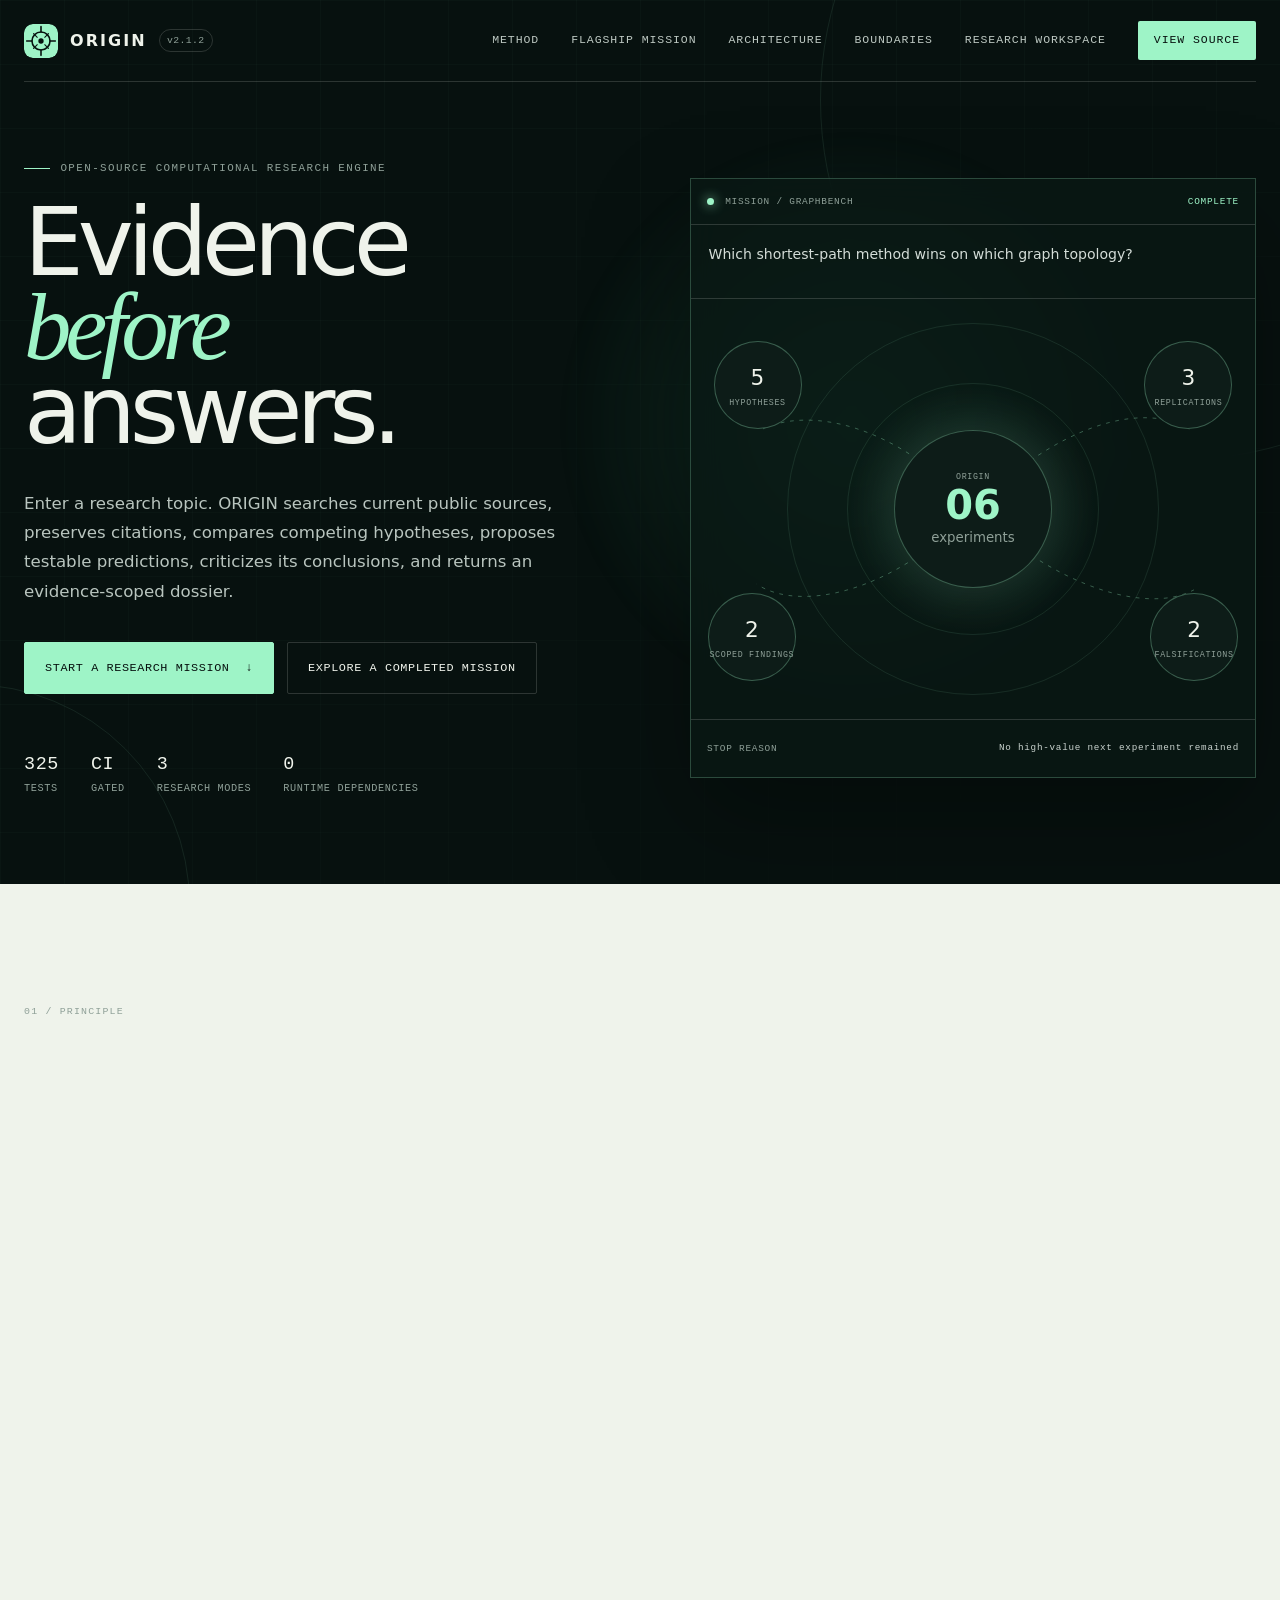
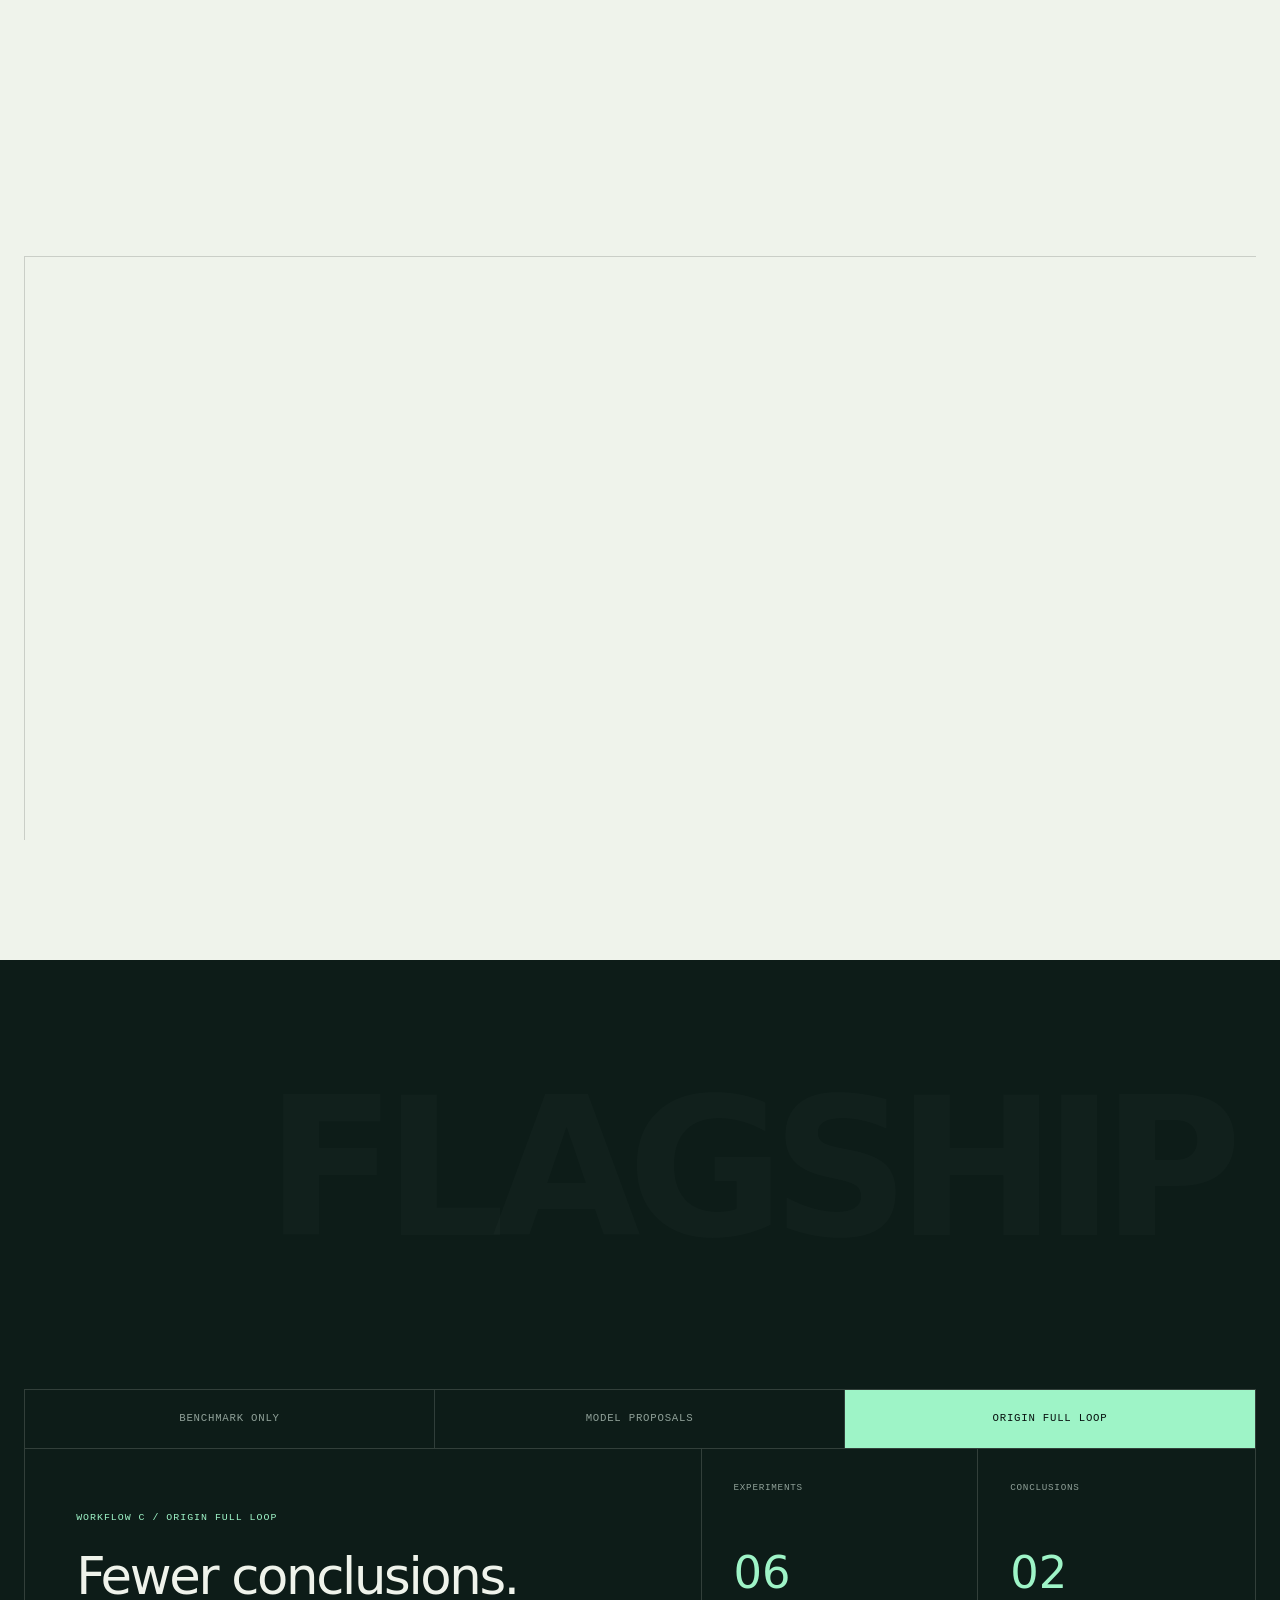
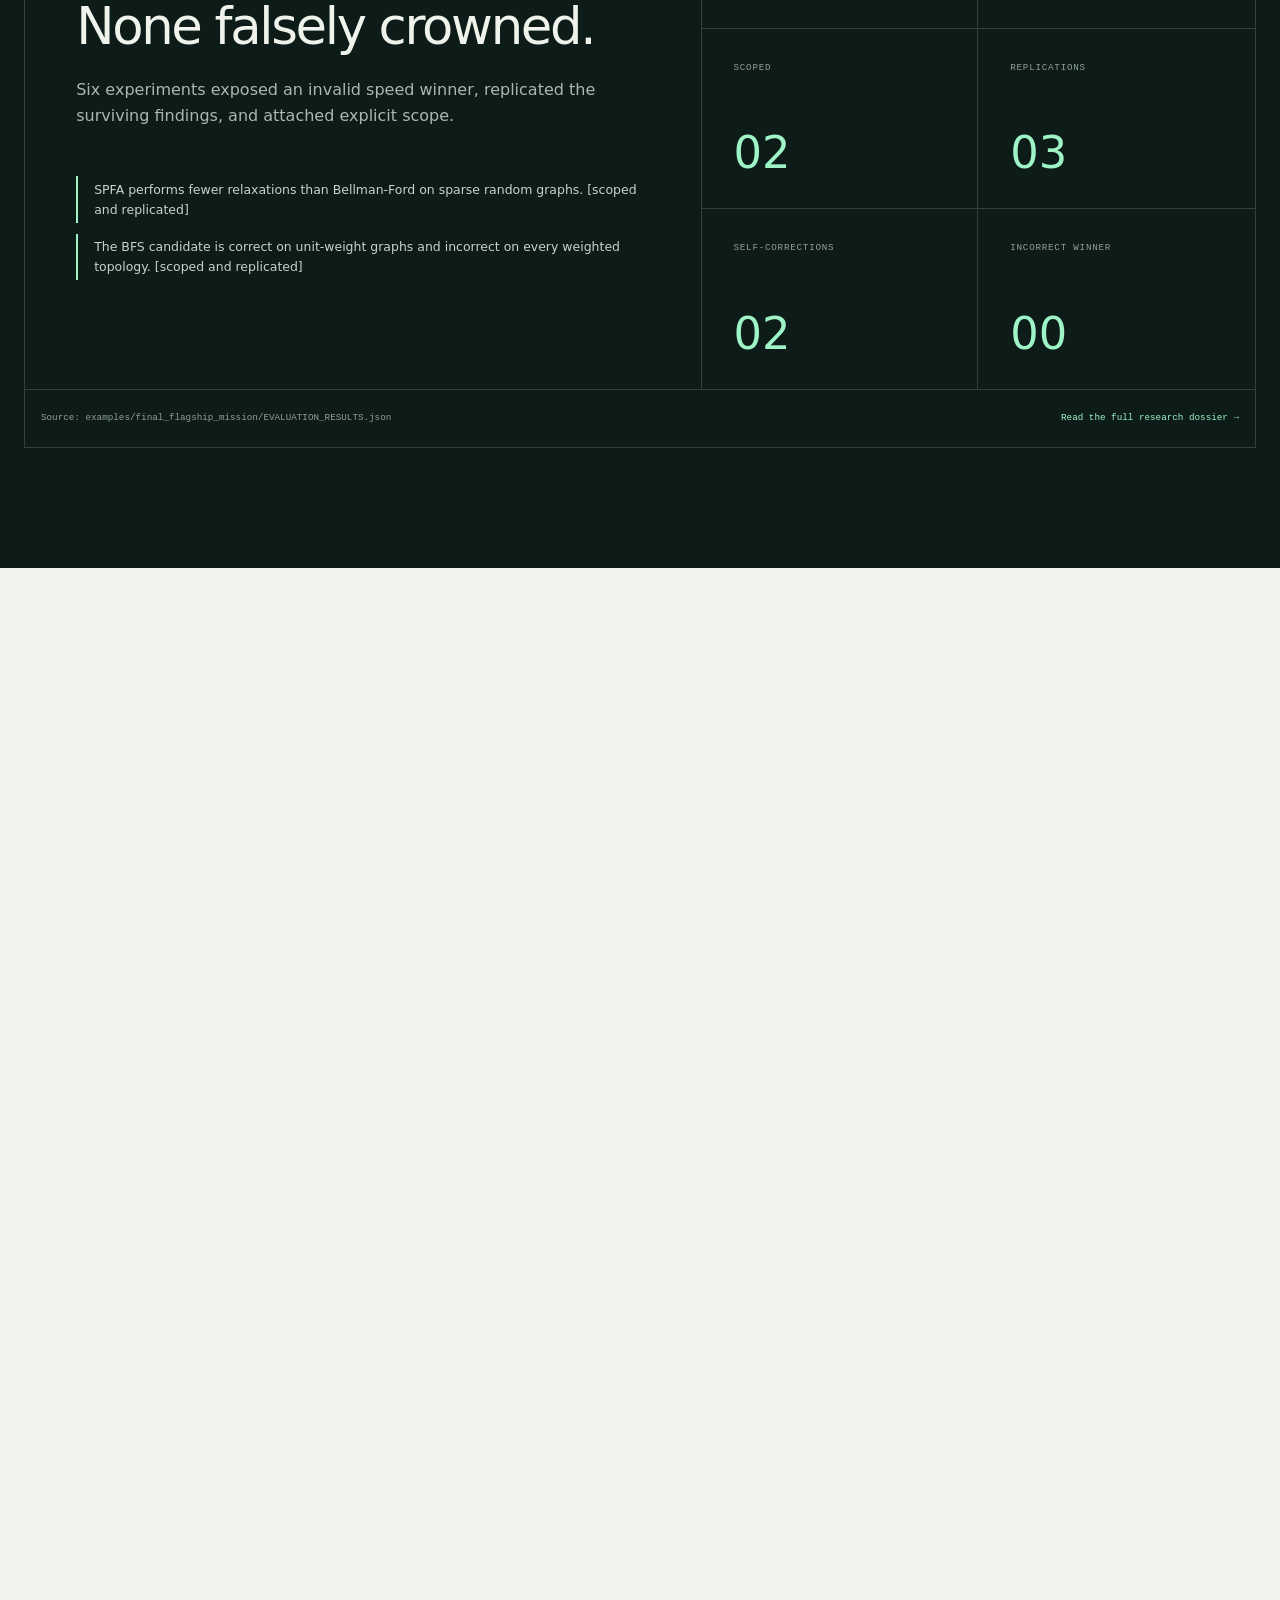
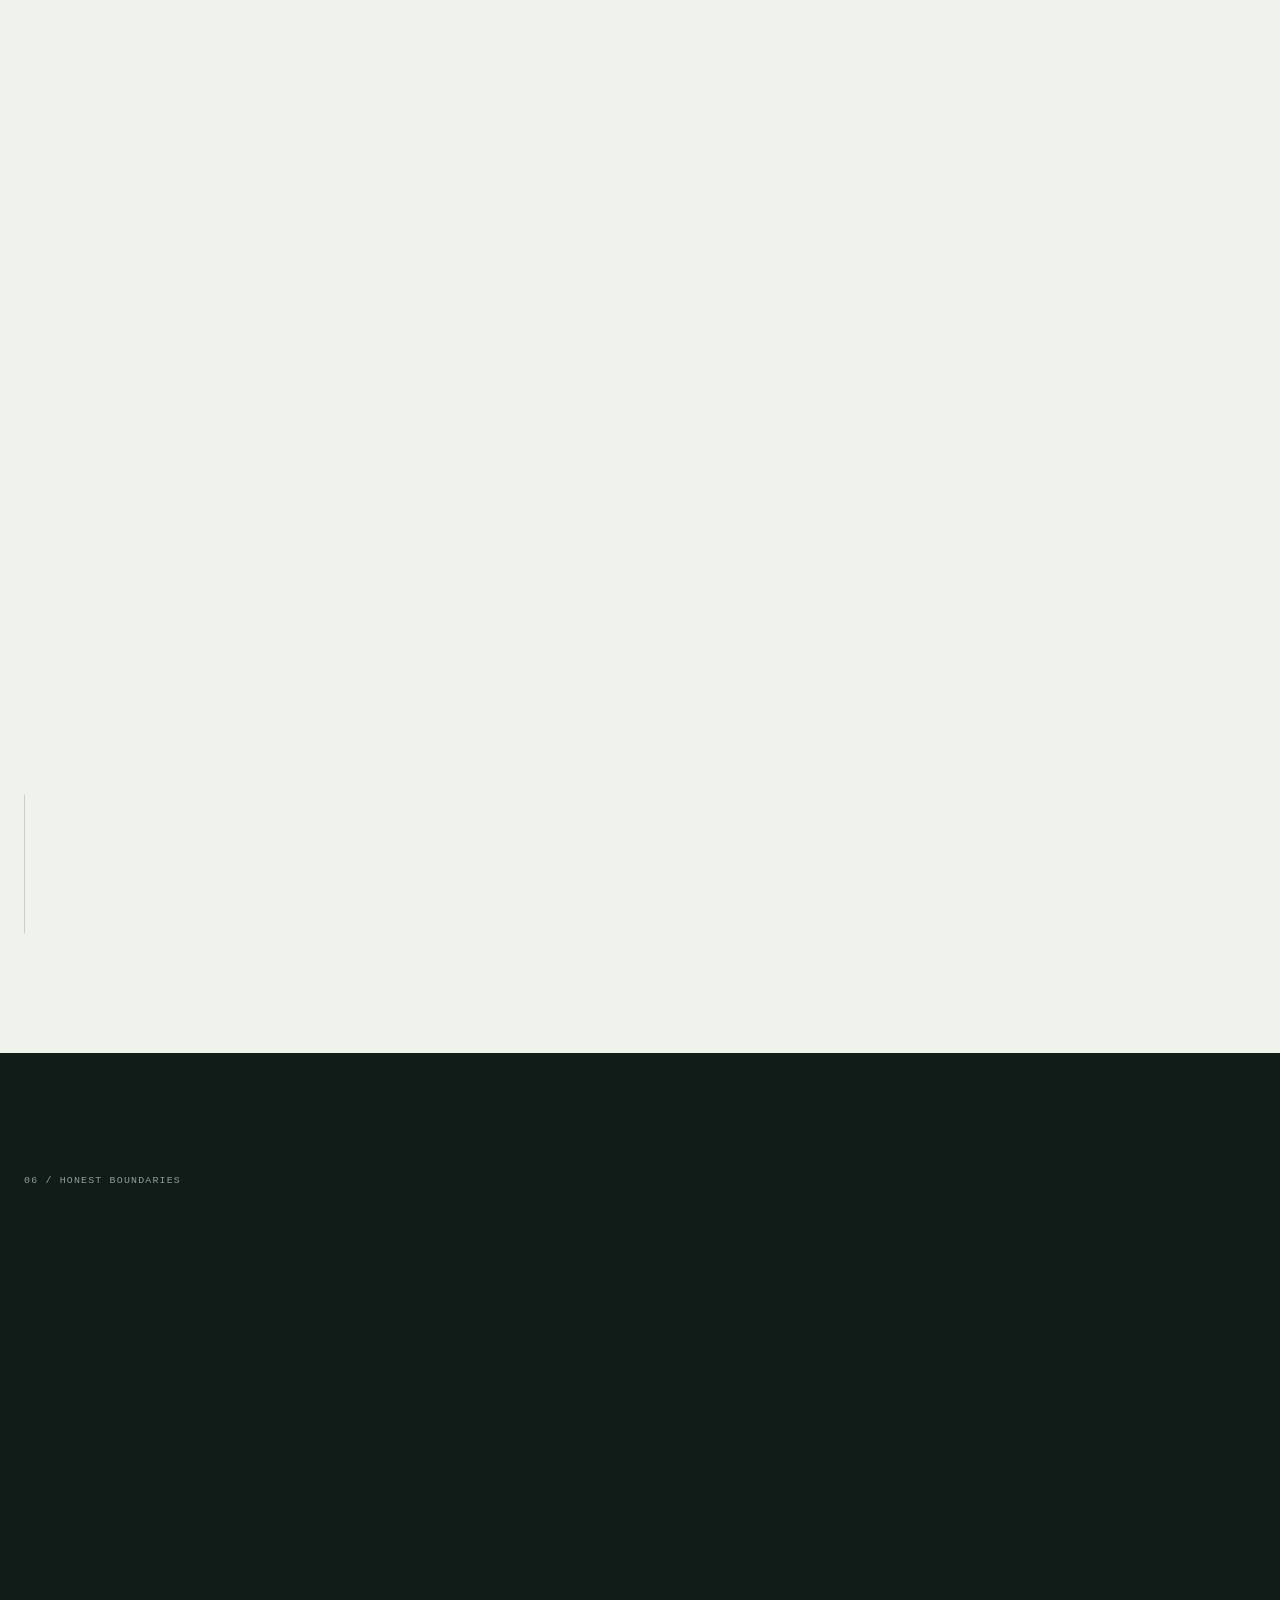
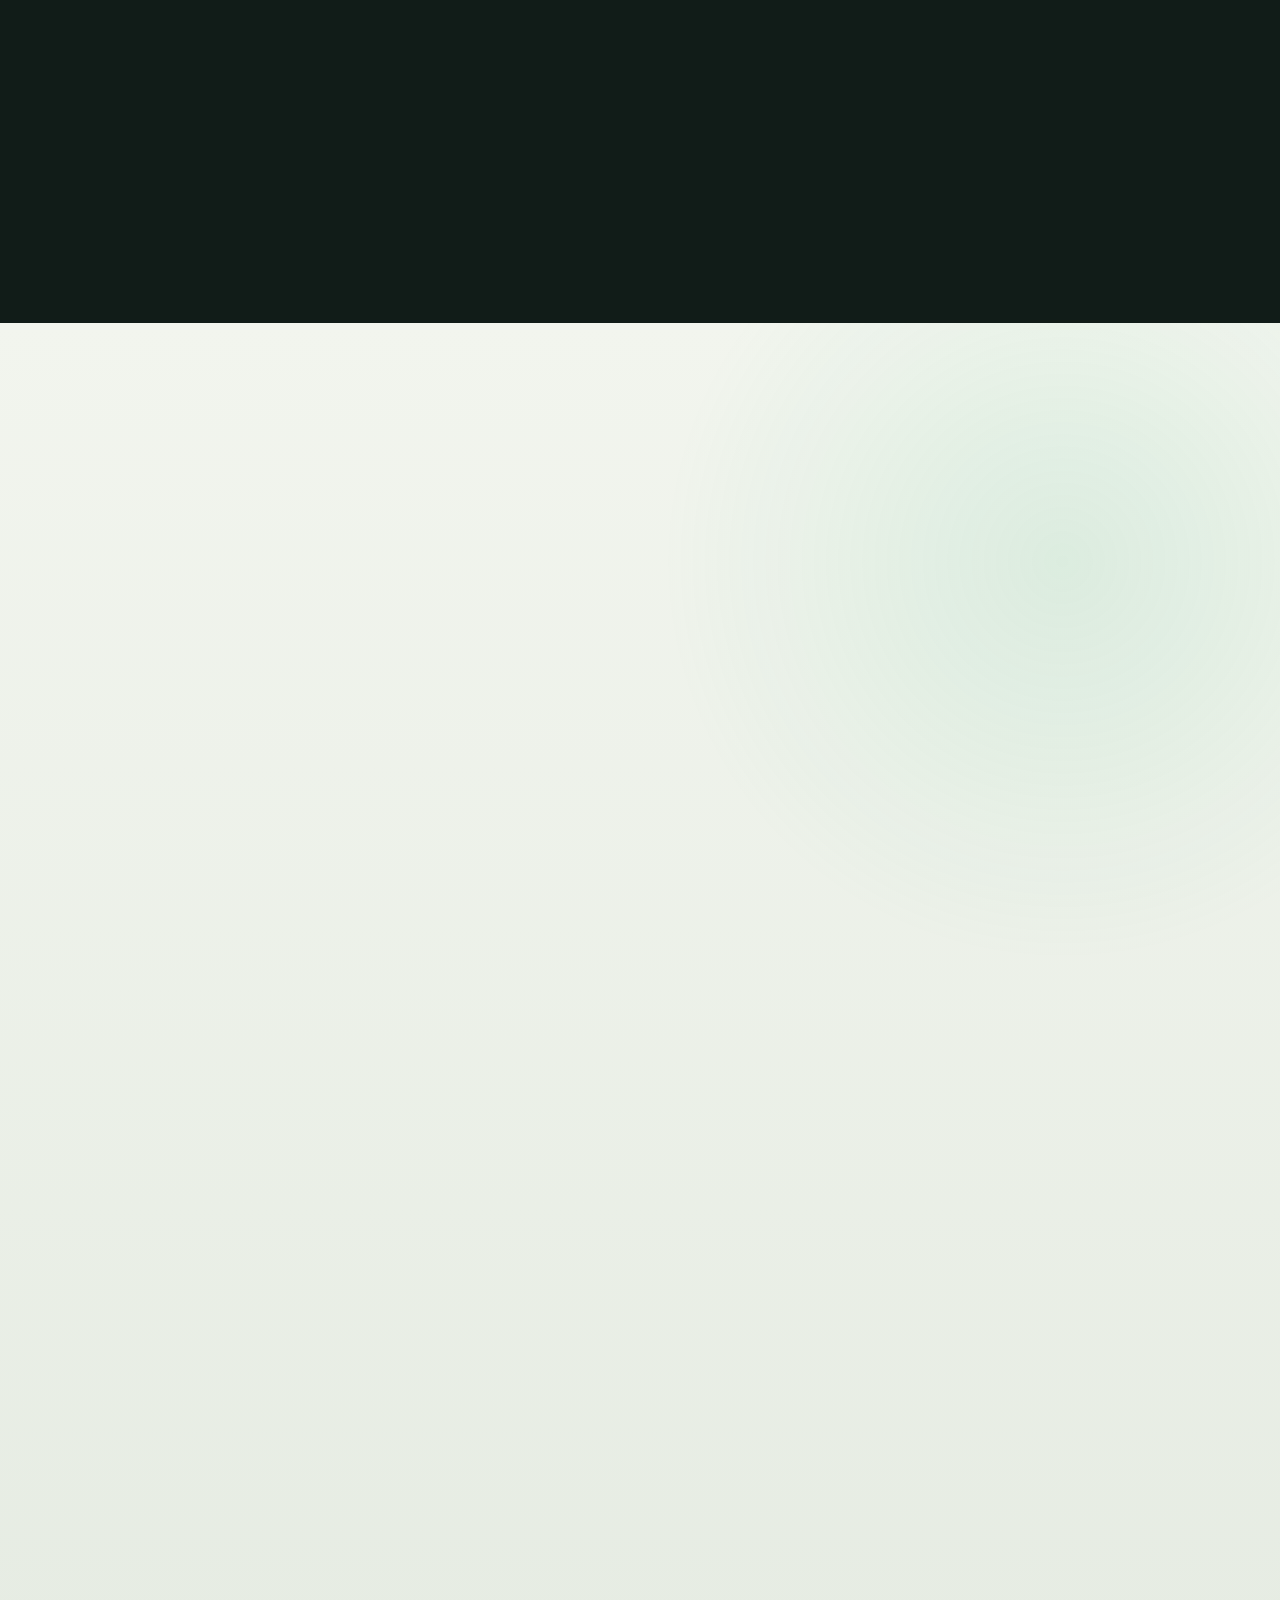
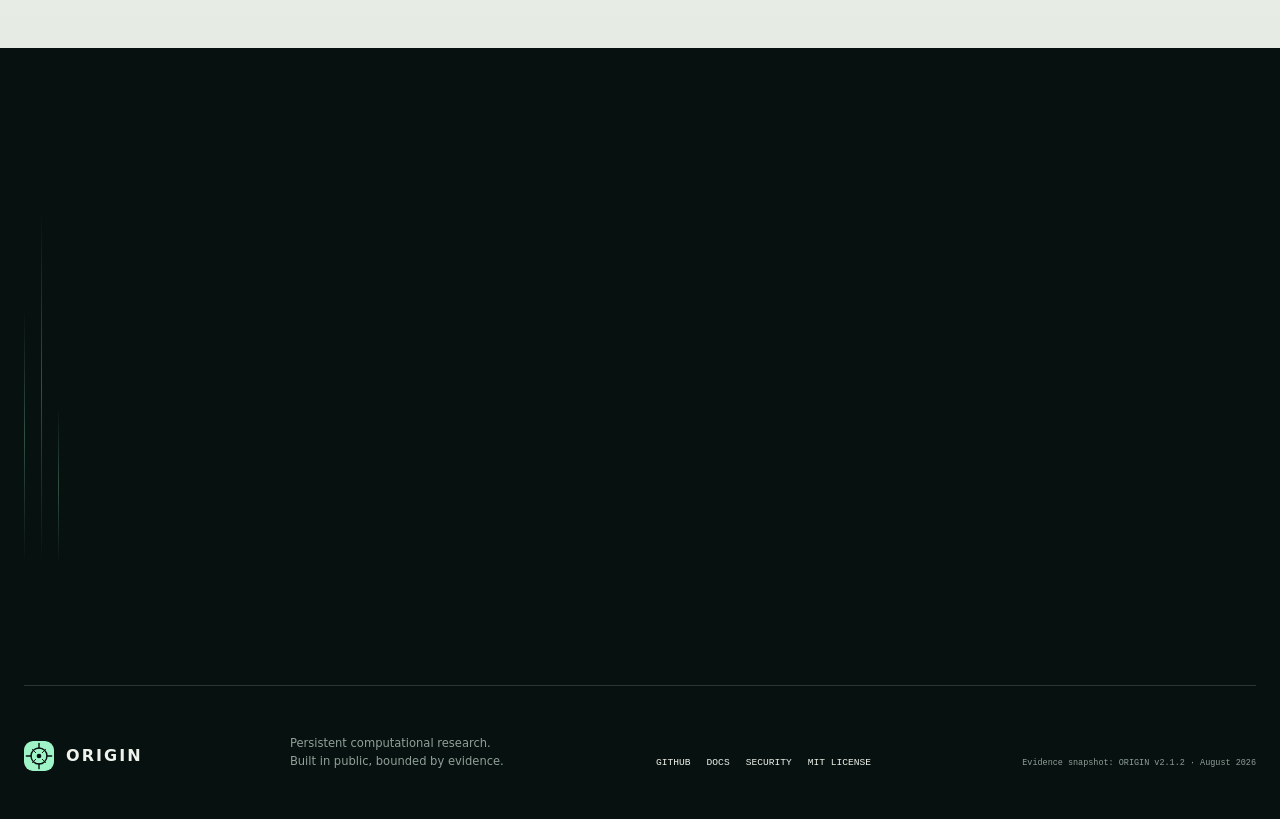
==== commit ad784911: "Redesign the guided research workspace" ====
--- a/web/index.html
+++ b/web/index.html
@@ -3,11 +3,11 @@
 <head>
   <meta charset="utf-8">
   <meta name="viewport" content="width=device-width, initial-scale=1">
-  <meta name="description" content="ORIGIN is a persistent computational research engine that tests competing hypotheses, reproduces experiments, and records every conclusion.">
+  <meta name="description" content="Enter a topic and follow ORIGIN as it searches current public sources, compares competing explanations, and builds a cited research dossier.">
   <meta name="theme-color" content="#07110f">
   <meta http-equiv="Content-Security-Policy" content="default-src 'self'; base-uri 'none'; form-action 'self'; object-src 'none'; img-src 'self' data:; style-src 'self'; script-src 'self'; connect-src 'self'">
   <meta property="og:title" content="ORIGIN — Evidence before answers">
-  <meta property="og:description" content="A persistent computational research engine with reproducible experiments and scoped conclusions.">
+  <meta property="og:description" content="Research almost any safe public-web topic with live progress, competing perspectives, and inspectable citations.">
   <meta property="og:type" content="website">
   <title>ORIGIN — Evidence before answers</title>
   <link rel="icon" href="assets/origin-mark.svg" type="image/svg+xml">
@@ -34,7 +34,7 @@
       <a href="#flagship">Flagship mission</a>
       <a href="#architecture">Architecture</a>
       <a href="#boundaries">Boundaries</a>
-      <a href="#beta">Beta</a>
+      <a href="#beta">Research workspace</a>
       <a class="nav-cta" href="https://github.com/nishchaysinghofficial10-ship-it/origin">View source</a>
     </nav>
   </header>
@@ -49,8 +49,8 @@
         <h1 id="hero-title">Evidence<br><em>before</em> answers.</h1>
         <p class="hero-lede">Enter a research topic. ORIGIN searches current public sources, preserves citations, compares competing hypotheses, proposes testable predictions, criticizes its conclusions, and returns an evidence-scoped dossier.</p>
         <div class="hero-actions">
-          <a class="button button-primary" href="#flagship">Explore a real mission <span aria-hidden="true">↘</span></a>
-          <a class="button button-quiet" href="https://github.com/nishchaysinghofficial10-ship-it/origin/releases/tag/v2.1.2">Download v2.1.2</a>
+          <a class="button button-primary" href="#beta">Start a research mission <span aria-hidden="true">↓</span></a>
+          <a class="button button-quiet" href="#flagship">Explore a completed mission</a>
         </div>
         <ul class="proof-line" aria-label="Release verification summary">
           <li><strong>325</strong> tests</li>
@@ -254,68 +254,189 @@
     </section>
 
     <section class="beta section-pad" id="beta" aria-labelledby="beta-title">
-      <div class="section-heading reveal">
+      <div class="research-heading reveal">
         <div>
-          <p class="eyebrow"><span></span> Controlled interactive beta</p>
-          <h2 id="beta-title">Research almost<br>any public-web topic.</h2>
-        </div>
-        <p>General mode uses a separately isolated, tightly budgeted researcher for current sources and citations. Computational experiments still run in a different network-disabled worker. Unsafe operational requests are refused.</p>
-      </div>
-      <div class="beta-grid">
-        <form class="beta-form reveal" data-beta-form>
+          <p class="eyebrow"><span></span> Guided research workspace</p>
+          <h2 id="beta-title">Start with a topic.<br>Leave with evidence.</h2>
+        </div>
+        <div class="research-heading-copy">
+          <p>Answer a few framing questions, then watch the real research state change as ORIGIN searches, synthesizes, criticizes, and prepares a cited dossier.</p>
           <div class="beta-state" data-beta-connection>
-            <span></span><strong>Checking beta availability</strong>
+            <span aria-hidden="true"></span><strong>Checking research service</strong>
           </div>
-          <label>
-            Research question
-            <textarea name="question" rows="4" minlength="12" maxlength="500" required>What evidence supports and challenges four-day work weeks?</textarea>
-          </label>
-          <div class="form-split">
-            <label>
-              Research mode
-              <select name="domain">
-                <option value="general" selected>General public-web research</option>
-                <option value="algobench">Sorting strategies</option>
-                <option value="graphbench">Shortest paths</option>
-              </select>
-            </label>
-            <label>
-              Private beta token
-              <input name="token" type="password" minlength="24" autocomplete="off" spellcheck="false" placeholder="Entered only for this tab" required>
-            </label>
+        </div>
+      </div>
+
+      <div class="research-shell reveal">
+        <aside class="research-rail" aria-label="Research mission stages">
+          <a class="studio-brand" href="#beta" aria-label="ORIGIN research workspace">
+            <img src="assets/origin-mark.svg" width="30" height="30" alt="">
+            <span>ORIGIN</span><small>RESEARCH</small>
+          </a>
+          <ol class="intake-progress">
+            <li data-intake-progress="1" aria-current="step"><span>1</span><div><b>Choose a topic</b><small>What should we investigate?</small></div></li>
+            <li data-intake-progress="2"><span>2</span><div><b>Refine the scope</b><small>What would make it useful?</small></div></li>
+            <li data-intake-progress="3"><span>3</span><div><b>Review &amp; launch</b><small>Confirm the research brief.</small></div></li>
+            <li data-intake-progress="4"><span>4</span><div><b>Follow the work</b><small>See verified live updates.</small></div></li>
+          </ol>
+          <div class="rail-contract">
+            <span>BOUNDED BY DESIGN</span>
+            <p>1 Claude request · up to 3 searches · 2 general missions per tester each day</p>
           </div>
-          <p class="form-privacy">The token stays in this browser tab’s memory, is sent only to the configured beta API, and is never stored by this site.</p>
-          <button class="button button-primary" type="submit" data-beta-submit>Start research mission <span aria-hidden="true">→</span></button>
-          <p class="beta-message" data-beta-message role="status" aria-live="polite"></p>
-        </form>
-        <div class="beta-result reveal" data-delay="100" data-beta-result>
-          <div class="beta-result-empty" data-beta-empty>
-            <span>PRIVATE BETA / PAID RESEARCH CONTRACT</span>
-            <h3>Broad topics, bounded cost, inspectable sources.</h3>
-            <ul>
-              <li><b>1</b> provider request maximum</li>
-              <li><b>3</b> web searches maximum</li>
-              <li><b>3.2k</b> output tokens per request</li>
-              <li><b>2/day</b> general missions per tester</li>
-              <li><b>1</b> active mission per tester</li>
-            </ul>
-          </div>
-          <div class="beta-result-live" data-beta-live hidden>
-            <div class="result-head"><span data-beta-id>MISSION</span><strong data-beta-status>QUEUED</strong></div>
-            <h3 data-beta-question></h3>
-            <div class="result-stats">
-              <div><small>PHASE</small><b data-beta-phase>queued</b></div>
-              <div><small>STEP</small><b data-beta-step>0</b></div>
-              <div><small>WORK UNITS</small><b data-beta-experiments>0</b></div>
+        </aside>
+
+        <div class="research-stage">
+          <form class="beta-form" data-beta-form novalidate>
+            <fieldset class="intake-step" data-intake-step="1">
+              <legend class="sr-only">Choose a research topic</legend>
+              <p class="step-kicker">STEP 1 OF 3</p>
+              <h3 tabindex="-1">What should ORIGIN investigate?</h3>
+              <p class="step-intro">Ask a question, compare an idea, explore a controversy, or investigate a decision. Keep it focused enough to research from public sources.</p>
+              <label class="field-label" for="research-topic">Your research topic</label>
+              <div class="topic-field">
+                <textarea id="research-topic" name="topic" rows="5" minlength="12" maxlength="180" required placeholder="Example: What evidence supports and challenges four-day work weeks?"></textarea>
+                <span><b data-topic-count>0</b>/180</span>
+              </div>
+              <div class="topic-examples" aria-label="Example research topics">
+                <span>Try an example</span>
+                <button type="button" data-topic-example="What evidence supports and challenges congestion pricing in major cities?">Congestion pricing</button>
+                <button type="button" data-topic-example="How does remote work affect productivity, wellbeing, and collaboration?">Remote work</button>
+                <button type="button" data-topic-example="What are the strongest arguments for and against nuclear power expansion?">Nuclear power</button>
+              </div>
+              <details class="advanced-mode">
+                <summary>Advanced: choose a computational demo</summary>
+                <label class="field-label" for="research-domain">Research mode</label>
+                <select id="research-domain" name="domain">
+                  <option value="general" selected>General public-web research</option>
+                  <option value="algobench">Sorting strategy experiment</option>
+                  <option value="graphbench">Shortest-path experiment</option>
+                </select>
+              </details>
+              <div class="step-actions">
+                <button class="button button-primary" type="button" data-intake-next>Continue <span aria-hidden="true">→</span></button>
+              </div>
+            </fieldset>
+
+            <fieldset class="intake-step" data-intake-step="2" hidden>
+              <legend class="sr-only">Refine the research scope</legend>
+              <p class="step-kicker">STEP 2 OF 3 · FOLLOW-UP QUESTIONS</p>
+              <h3 tabindex="-1">What would make this research useful?</h3>
+              <p class="step-intro">These answers become part of the research brief. They help ORIGIN avoid a generic response.</p>
+              <div class="followup-grid">
+                <label class="field-label" for="research-goal">What is your main goal?
+                  <select id="research-goal" name="goal" required>
+                    <option value="">Select a goal</option>
+                    <option value="understand the overall evidence">Understand the overall evidence</option>
+                    <option value="compare competing viewpoints or options">Compare viewpoints or options</option>
+                    <option value="support an informed decision">Support an informed decision</option>
+                    <option value="identify gaps, risks, and opportunities">Find gaps, risks, and opportunities</option>
+                  </select>
+                </label>
+                <label class="field-label" for="research-timeframe">What time horizon matters?
+                  <select id="research-timeframe" name="timeframe" required>
+                    <option value="">Select a timeframe</option>
+                    <option value="prioritize the most recent five years">Recent evidence (last 5 years)</option>
+                    <option value="include both recent evidence and longer-term history">Recent + historical context</option>
+                    <option value="focus on future implications and emerging evidence">Future implications</option>
+                    <option value="use any timeframe relevant to the question">No fixed timeframe</option>
+                  </select>
+                </label>
+              </div>
+              <label class="field-label" for="research-scope">Which people, place, industry, or situation should it focus on?
+                <input id="research-scope" name="scope" type="text" minlength="2" maxlength="60" required placeholder="Example: India, college students, or a global comparison">
+              </label>
+              <fieldset class="evidence-priorities">
+                <legend>Which evidence should ORIGIN prioritize?</legend>
+                <label><input type="checkbox" name="priority" value="research studies" checked><span><b>Research studies</b><small>Published and empirical evidence</small></span></label>
+                <label><input type="checkbox" name="priority" value="official data and policy sources" checked><span><b>Official sources</b><small>Public data, policy, and institutions</small></span></label>
+                <label><input type="checkbox" name="priority" value="real-world cases"><span><b>Real-world cases</b><small>Examples and implementation outcomes</small></span></label>
+                <label><input type="checkbox" name="priority" value="strong opposing evidence" checked><span><b>Opposing evidence</b><small>Criticism and evidence against the claim</small></span></label>
+              </fieldset>
+              <div class="step-actions split-actions">
+                <button class="button button-back" type="button" data-intake-back>← Back</button>
+                <button class="button button-primary" type="button" data-intake-next>Review brief <span aria-hidden="true">→</span></button>
+              </div>
+            </fieldset>
+
+            <fieldset class="intake-step" data-intake-step="3" hidden>
+              <legend class="sr-only">Review and launch the research mission</legend>
+              <p class="step-kicker">STEP 3 OF 3</p>
+              <h3 tabindex="-1">Review your research brief.</h3>
+              <p class="step-intro">ORIGIN will use this complete brief for one bounded research mission.</p>
+              <div class="brief-preview">
+                <span>RESEARCH BRIEF</span>
+                <p data-research-brief></p>
+              </div>
+              <label class="field-label" for="research-token">Private beta access token
+                <input id="research-token" name="token" type="password" minlength="24" autocomplete="off" spellcheck="false" placeholder="Paste your beta token" required>
+              </label>
+              <p class="form-privacy"><span aria-hidden="true">◇</span> The token stays only in this tab’s memory, is sent to the configured ORIGIN API, and is never stored by this website.</p>
+              <div class="launch-summary" aria-label="Mission limits">
+                <div><b>1</b><span>provider request maximum</span></div>
+                <div><b>3</b><span>web searches maximum</span></div>
+                <div><b>2/day</b><span>general missions per tester</span></div>
+              </div>
+              <div class="step-actions split-actions">
+                <button class="button button-back" type="button" data-intake-back>← Edit answers</button>
+                <button class="button button-primary" type="submit" data-beta-submit>Launch research <span aria-hidden="true">→</span></button>
+              </div>
+            </fieldset>
+            <p class="beta-message" data-beta-message role="status" aria-live="polite"></p>
+          </form>
+
+          <section class="beta-result" data-beta-result aria-labelledby="workspace-title">
+            <div class="beta-result-empty" data-beta-empty>
+              <div class="workspace-orbit" aria-hidden="true"><i></i><i></i><i></i><span>ORIGIN</span></div>
+              <p class="step-kicker">YOUR RESEARCH WORKSPACE</p>
+              <h3 id="workspace-title">A transparent path from question to cited dossier.</h3>
+              <ol class="preview-pipeline">
+                <li><span>01</span><div><b>Frame the question</b><small>Your follow-up answers define the scope.</small></div></li>
+                <li><span>02</span><div><b>Search current sources</b><small>Up to three bounded public-web searches.</small></div></li>
+                <li><span>03</span><div><b>Compare and criticize</b><small>Competing interpretations and falsification attempts.</small></div></li>
+                <li><span>04</span><div><b>Deliver the dossier</b><small>Readable conclusions, limits, and source ledger.</small></div></li>
+              </ol>
+              <p class="workspace-note">Once launched, this panel shows only states reported by the live ORIGIN service—never a simulated progress bar.</p>
             </div>
-            <p data-beta-stop></p>
-            <div class="result-actions">
-              <button type="button" data-beta-action="pause">Pause</button>
-              <button type="button" data-beta-action="resume">Resume</button>
-              <button type="button" data-beta-action="cancel">Cancel</button>
-              <a href="#beta" data-beta-dossier hidden>Open dossier</a>
+
+            <div class="beta-result-live" data-beta-live hidden aria-live="polite">
+              <div class="result-head">
+                <div><span data-beta-id>MISSION</span><small>Private research session</small></div>
+                <div class="live-indicator"><i aria-hidden="true"></i><strong data-beta-status>QUEUED</strong><small data-beta-updated>Connecting…</small></div>
+              </div>
+              <h3 data-beta-question></h3>
+              <ol class="live-pipeline" aria-label="Live mission progress">
+                <li data-live-stage="accepted"><i></i><span>Brief accepted</span></li>
+                <li data-live-stage="queued"><i></i><span>Researcher assigned</span></li>
+                <li data-live-stage="research"><i></i><span>Search &amp; synthesis</span></li>
+                <li data-live-stage="dossier"><i></i><span>Cited dossier</span></li>
+              </ol>
+              <div class="current-activity">
+                <div class="activity-pulse" aria-hidden="true"><i></i><i></i><i></i></div>
+                <div><small>CURRENT ACTIVITY · REAL API STATE</small><b data-beta-phase>Queued for research</b><p data-beta-stop>Your mission is waiting for the bounded research worker.</p></div>
+              </div>
+              <div class="result-stats">
+                <div><small data-beta-calls-label>CLAUDE REQUESTS</small><b data-beta-calls>0</b></div>
+                <div><small data-beta-searches-label>WEB SEARCHES</small><b data-beta-searches>0 / 3</b></div>
+                <div><small data-beta-input-label>INPUT TOKENS</small><b data-beta-input>0</b></div>
+                <div><small data-beta-output-label>OUTPUT TOKENS</small><b data-beta-output>0</b></div>
+              </div>
+              <div class="activity-log-wrap">
+                <div class="activity-log-head"><span>LIVE ACTIVITY</span><small>No simulated updates</small></div>
+                <ol class="activity-log" data-beta-activity></ol>
+              </div>
+              <div class="result-actions">
+                <button type="button" data-beta-action="pause">Pause</button>
+                <button type="button" data-beta-action="resume">Resume</button>
+                <button type="button" data-beta-action="cancel">Cancel</button>
+                <button type="button" data-new-mission>New research</button>
+              </div>
+              <div class="dossier-panel" data-dossier-panel hidden>
+                <div class="dossier-panel-head"><div><span>RESEARCH COMPLETE</span><h4>Your cited dossier</h4></div><button type="button" data-dossier-download>Download .md</button></div>
+                <div class="dossier-view" data-dossier-view tabindex="0"></div>
+                <p data-dossier-message></p>
+              </div>
             </div>
-          </div>
+          </section>
         </div>
       </div>
     </section>
--- a/web/styles.css
+++ b/web/styles.css
@@ -30,7 +30,7 @@
 }
 body::selection { background: var(--mint); color: var(--ink); }
 a { color: inherit; text-decoration: none; }
-button, input { font: inherit; }
+button, input, textarea, select { font: inherit; }
 img, svg { display: block; max-width: 100%; }
 .sr-only {
   position: absolute; width: 1px; height: 1px; padding: 0; margin: -1px;
@@ -90,7 +90,7 @@
   font-family: var(--mono); font-size: .68rem; text-transform: uppercase; letter-spacing: .13em; color: var(--muted);
 }
 .eyebrow span { width: 26px; height: 1px; background: var(--mint); }
-.hero h1, .section-heading h2, .manifesto h2, .boundaries h2, .launch-cta h2 {
+.hero h1, .section-heading h2, .research-heading h2, .manifesto h2, .boundaries h2, .launch-cta h2 {
   margin: 0; font-size: clamp(4rem, 7.4vw, 7.5rem); line-height: .88; letter-spacing: -.065em; font-weight: 500;
 }
 .hero h1 em, .boundaries h2 em { color: var(--mint); font-family: var(--serif); font-weight: 400; }
@@ -241,44 +241,171 @@
 .boundary-list strong { font-weight: 500; }
 .boundary-list p { margin: .3rem 0 0; color: var(--muted); font-size: .78rem; }
 
-.beta { background: var(--paper); color: var(--ink); }
-.beta-grid { display: grid; grid-template-columns: 1fr 1fr; border: 1px solid var(--line-light); min-height: 590px; }
-.beta-form { padding: clamp(1.5rem,3vw,3rem); border-right: 1px solid var(--line-light); display: flex; flex-direction: column; gap: 1.4rem; }
-.beta-state { display: flex; align-items: center; gap: .7rem; padding-bottom: 1rem; border-bottom: 1px solid var(--line-light); font-family: var(--mono); font-size: .62rem; text-transform: uppercase; letter-spacing: .07em; }
+.beta {
+  background:
+    radial-gradient(circle at 83% 18%, rgba(82, 190, 139, .13), transparent 25rem),
+    linear-gradient(180deg, #f2f5ee 0%, #e6ece3 100%);
+  color: var(--ink);
+}
+.research-heading {
+  display: grid; grid-template-columns: 1.15fr .85fr; align-items: end; gap: 8vw;
+  margin-bottom: 3.5rem;
+}
+.research-heading h2 { margin: 0; font-size: clamp(3.2rem, 5.6vw, 6rem); line-height: .92; }
+.research-heading-copy > p { color: #52615a; margin: 0 0 1.4rem; max-width: 600px; }
+.beta-state {
+  display: inline-flex; align-items: center; gap: .65rem; min-height: 36px; padding: .55rem .8rem;
+  border: 1px solid rgba(7,17,15,.14); border-radius: 999px; background: rgba(255,255,255,.5);
+  font: .6rem/1.2 var(--mono); text-transform: uppercase; letter-spacing: .07em;
+}
 .beta-state span { width: 8px; height: 8px; border-radius: 50%; background: #8b9892; }
-.beta-state[data-mode="online"] span { background: #16875a; box-shadow: 0 0 10px rgba(22,135,90,.45); }
+.beta-state[data-mode="online"] span { background: #16875a; box-shadow: 0 0 0 4px rgba(22,135,90,.12), 0 0 12px rgba(22,135,90,.35); }
 .beta-state[data-mode="paused"] span { background: #d29135; }
 .beta-state[data-mode="offline"] span { background: #8b9892; }
-.beta-form label { display: grid; gap: .55rem; color: #52625b; font-family: var(--mono); font-size: .61rem; text-transform: uppercase; letter-spacing: .07em; }
-.beta-form textarea, .beta-form input, .beta-form select { width: 100%; border: 1px solid var(--line-light); border-radius: 0; background: rgba(255,255,255,.35); color: var(--ink); padding: .9rem; font-family: var(--sans); font-size: .88rem; text-transform: none; letter-spacing: 0; resize: vertical; }
-.beta-form textarea:focus, .beta-form input:focus, .beta-form select:focus { outline: 2px solid #257b59; outline-offset: 1px; background: white; }
-.form-split { display: grid; grid-template-columns: .75fr 1.25fr; gap: 1rem; }
-.form-privacy { margin: 0; color: #64736c; font-size: .7rem; }
-.beta-form .button { align-self: flex-start; border: 0; }
+
+.research-shell {
+  min-height: 790px; display: grid; grid-template-columns: 250px minmax(0,1fr); overflow: hidden;
+  border: 1px solid rgba(7,17,15,.18); border-radius: 20px; background: #f7f9f4;
+  box-shadow: 0 34px 85px rgba(19,42,34,.16);
+}
+.research-rail {
+  min-width: 0; padding: 1.5rem; background: #091511; color: var(--paper); border-right: 1px solid var(--line-dark);
+  display: flex; flex-direction: column;
+}
+.studio-brand { display: flex; align-items: center; gap: .65rem; min-height: 42px; font-size: .75rem; font-weight: 700; letter-spacing: .12em; }
+.studio-brand img { border-radius: 8px; }
+.studio-brand small { margin-left: auto; color: var(--mint); font: .48rem var(--mono); letter-spacing: .08em; }
+.intake-progress { list-style: none; padding: 0; margin: 3rem 0; display: grid; }
+.intake-progress li { position: relative; display: grid; grid-template-columns: 30px 1fr; gap: .8rem; min-height: 90px; color: #71817a; }
+.intake-progress li:not(:last-child)::after { content: ""; position: absolute; left: 14px; top: 34px; bottom: 6px; width: 1px; background: rgba(239,243,235,.12); }
+.intake-progress li > span { width: 30px; height: 30px; border: 1px solid rgba(239,243,235,.18); border-radius: 50%; display: grid; place-items: center; font: .57rem var(--mono); }
+.intake-progress li b { display: block; color: #899890; font-size: .76rem; font-weight: 500; }
+.intake-progress li small { display: block; margin-top: .25rem; font-size: .61rem; line-height: 1.45; }
+.intake-progress li.is-complete > span { border-color: rgba(158,244,199,.5); color: var(--mint); }
+.intake-progress li.is-complete:not(:last-child)::after { background: rgba(158,244,199,.45); }
+.intake-progress li[aria-current="step"] { color: #aebbb5; }
+.intake-progress li[aria-current="step"] > span { border-color: var(--mint); background: var(--mint); color: var(--ink); box-shadow: 0 0 0 5px rgba(158,244,199,.09); }
+.intake-progress li[aria-current="step"] b { color: var(--paper); }
+.rail-contract { margin-top: auto; padding: 1rem; border: 1px solid rgba(158,244,199,.16); background: rgba(158,244,199,.05); }
+.rail-contract span { color: var(--mint); font: .53rem var(--mono); letter-spacing: .08em; }
+.rail-contract p { margin: .65rem 0 0; color: #8fa098; font-size: .62rem; line-height: 1.6; }
+
+.research-stage { min-width: 0; display: grid; grid-template-columns: minmax(370px,.9fr) minmax(440px,1.1fr); }
+.beta-form { min-width: 0; padding: clamp(1.6rem,3vw,3rem); border-right: 1px solid var(--line-light); }
+.intake-step { min-width: 0; border: 0; padding: 0; margin: 0; }
+.intake-step[hidden] { display: none; }
+.step-kicker { margin: 0 0 .9rem; color: #257b59; font: .58rem var(--mono); letter-spacing: .1em; }
+.intake-step > h3 { margin: 0; font-size: clamp(2rem,3vw,3rem); line-height: 1; letter-spacing: -.04em; font-weight: 550; }
+.step-intro { margin: 1rem 0 1.8rem; color: #63716b; font-size: .82rem; max-width: 590px; }
+.field-label { display: grid; gap: .55rem; margin-top: 1.2rem; color: #52625b; font: .59rem var(--mono); text-transform: uppercase; letter-spacing: .07em; }
+.beta-form textarea, .beta-form input:not([type="checkbox"]), .beta-form select {
+  width: 100%; border: 1px solid rgba(7,17,15,.18); border-radius: 8px; background: #fff; color: var(--ink);
+  padding: .9rem 1rem; font: .88rem/1.5 var(--sans); text-transform: none; letter-spacing: 0; resize: vertical;
+  box-shadow: 0 1px 0 rgba(7,17,15,.02); transition: border-color .2s, box-shadow .2s, background .2s;
+}
+.beta-form textarea:focus, .beta-form input:focus, .beta-form select:focus { outline: 0; border-color: #257b59; box-shadow: 0 0 0 3px rgba(37,123,89,.12); }
+.beta-form [aria-invalid="true"] { border-color: #b54631 !important; box-shadow: 0 0 0 3px rgba(181,70,49,.1) !important; }
+.topic-field { position: relative; }
+.topic-field textarea { min-height: 142px; padding-bottom: 2.2rem; }
+.topic-field > span { position: absolute; right: .8rem; bottom: .65rem; color: #74817b; font: .55rem var(--mono); }
+.topic-field > span b { color: #257b59; font-weight: 500; }
+.topic-examples { display: flex; flex-wrap: wrap; gap: .45rem; margin-top: .8rem; }
+.topic-examples > span { width: 100%; color: #7b8882; font: .53rem var(--mono); text-transform: uppercase; letter-spacing: .07em; }
+.topic-examples button { border: 1px solid rgba(7,17,15,.14); border-radius: 999px; background: transparent; color: #405149; padding: .45rem .7rem; font-size: .66rem; cursor: pointer; }
+.topic-examples button:hover, .topic-examples button:focus-visible { background: #dce9df; border-color: #6a9f85; }
+.advanced-mode { margin-top: 1rem; border-top: 1px solid var(--line-light); padding-top: .85rem; }
+.advanced-mode summary { color: #6b7972; font: .57rem var(--mono); cursor: pointer; }
+.followup-grid { display: grid; grid-template-columns: 1fr 1fr; gap: .8rem; }
+.evidence-priorities { border: 0; padding: 0; margin: 1.4rem 0 0; display: grid; grid-template-columns: 1fr 1fr; gap: .55rem; }
+.evidence-priorities legend { width: 100%; padding: 0 0 .6rem; color: #52625b; font: .59rem var(--mono); text-transform: uppercase; letter-spacing: .07em; }
+.evidence-priorities label { display: grid; grid-template-columns: 18px 1fr; gap: .65rem; align-items: start; padding: .75rem; border: 1px solid rgba(7,17,15,.13); border-radius: 8px; background: rgba(255,255,255,.45); cursor: pointer; }
+.evidence-priorities input { margin: .15rem 0 0; accent-color: #16875a; }
+.evidence-priorities b { display: block; color: #21342c; font-size: .68rem; font-weight: 550; }
+.evidence-priorities small { display: block; margin-top: .2rem; color: #6d7a74; font-size: .57rem; line-height: 1.35; }
+.step-actions { display: flex; justify-content: flex-end; gap: .7rem; margin-top: 1.8rem; }
+.split-actions { justify-content: space-between; }
+.beta-form .button { min-height: 48px; border-radius: 7px; cursor: pointer; }
 .beta-form .button:disabled { cursor: not-allowed; opacity: .45; transform: none; }
-.beta-message { margin: 0; min-height: 1.5rem; color: #39735b; font-family: var(--mono); font-size: .62rem; }
+.button-back { border-color: rgba(7,17,15,.16); color: #4c5e55; background: transparent; }
+.brief-preview { margin: 1.5rem 0; padding: 1.2rem; border-left: 3px solid #257b59; background: #e9f0e8; }
+.brief-preview > span { color: #257b59; font: .53rem var(--mono); letter-spacing: .09em; }
+.brief-preview p { margin: .65rem 0 0; color: #293b33; font-size: .8rem; line-height: 1.65; }
+.form-privacy { display: flex; gap: .6rem; margin: .8rem 0 0; color: #68766f; font-size: .65rem; }
+.form-privacy span { color: #16875a; }
+.launch-summary { display: grid; grid-template-columns: repeat(3,1fr); gap: 1px; margin-top: 1.2rem; border: 1px solid var(--line-light); background: var(--line-light); }
+.launch-summary div { min-height: 78px; padding: .7rem; background: #f7f9f4; display: flex; flex-direction: column; justify-content: space-between; }
+.launch-summary b { color: #176f4e; font: 1.25rem var(--mono); }
+.launch-summary span { color: #65736c; font-size: .53rem; line-height: 1.35; text-transform: uppercase; }
+.beta-message { margin: 1rem 0 0; min-height: 1.4rem; color: #39735b; font: .6rem var(--mono); }
 .beta-message.is-error { color: #ad432e; }
-.beta-result { padding: clamp(1.5rem,3vw,3rem); background: var(--ink); color: var(--paper); }
-.beta-result-empty > span { color: var(--mint); font-family: var(--mono); font-size: .59rem; letter-spacing: .08em; }
-.beta-result-empty h3 { margin: 2rem 0 3rem; font-size: clamp(2rem,3.3vw,3.4rem); line-height: 1.05; letter-spacing: -.04em; font-weight: 500; max-width: 570px; }
-.beta-result-empty ul { list-style: none; padding: 0; margin: 0; display: grid; grid-template-columns: 1fr 1fr; border: 1px solid var(--line-dark); }
-.beta-result-empty li { min-height: 110px; padding: 1rem; border-right: 1px solid var(--line-dark); border-bottom: 1px solid var(--line-dark); display: flex; flex-direction: column; justify-content: space-between; color: var(--muted); font-family: var(--mono); font-size: .58rem; text-transform: uppercase; }
-.beta-result-empty li:nth-child(even) { border-right: 0; }
-.beta-result-empty b { color: var(--mint); font-size: 1.5rem; font-weight: 400; }
-.beta-result-live[hidden], .beta-result-empty[hidden] { display: none; }
-.result-head { display: flex; justify-content: space-between; gap: 1rem; font-family: var(--mono); font-size: .6rem; color: var(--muted); }
-.result-head strong { color: var(--mint); font-weight: 400; }
-.beta-result-live h3 { margin: 2rem 0; font-size: 1.5rem; line-height: 1.35; }
-.result-stats { display: grid; grid-template-columns: repeat(3,1fr); border: 1px solid var(--line-dark); }
-.result-stats div { padding: 1rem; min-height: 100px; border-right: 1px solid var(--line-dark); display: flex; flex-direction: column; justify-content: space-between; }
+.beta-form.is-launched .field-label[for="research-token"],
+.beta-form.is-launched .form-privacy,
+.beta-form.is-launched .launch-summary,
+.beta-form.is-launched .step-actions { display: none; }
+.beta-form.is-launched .brief-preview { margin-bottom: 0; }
+
+.beta-result { min-width: 0; padding: clamp(1.6rem,3vw,2.6rem); background: #08130f; color: var(--paper); overflow: hidden; }
+.beta-result-empty, .beta-result-live { min-width: 0; height: 100%; }
+.beta-result-live[hidden], .beta-result-empty[hidden], .dossier-panel[hidden] { display: none; }
+.workspace-orbit { position: relative; width: 155px; height: 155px; margin: .5rem auto 2.3rem; display: grid; place-items: center; }
+.workspace-orbit::before, .workspace-orbit::after { content: ""; position: absolute; inset: 0; border: 1px solid rgba(158,244,199,.16); border-radius: 50%; }
+.workspace-orbit::after { inset: 26px; border-color: rgba(158,244,199,.3); }
+.workspace-orbit i { position: absolute; width: 7px; height: 7px; border-radius: 50%; background: var(--mint); box-shadow: 0 0 12px var(--mint); }
+.workspace-orbit i:nth-child(1) { top: 1px; left: 74px; }.workspace-orbit i:nth-child(2) { right: 10px; bottom: 28px; }.workspace-orbit i:nth-child(3) { left: 8px; bottom: 34px; }
+.workspace-orbit span { z-index: 1; color: var(--mint); font: .64rem var(--mono); letter-spacing: .1em; }
+.beta-result-empty > h3 { margin: .8rem 0 1.8rem; font-size: clamp(1.8rem,2.6vw,2.8rem); line-height: 1.05; letter-spacing: -.035em; font-weight: 500; max-width: 600px; }
+.preview-pipeline { list-style: none; padding: 0; margin: 0; border-top: 1px solid var(--line-dark); }
+.preview-pipeline li { display: grid; grid-template-columns: 38px 1fr; gap: .8rem; padding: .85rem 0; border-bottom: 1px solid var(--line-dark); }
+.preview-pipeline li > span { color: var(--mint); font: .53rem var(--mono); }
+.preview-pipeline b { display: block; font-size: .72rem; font-weight: 500; }
+.preview-pipeline small { display: block; margin-top: .2rem; color: var(--muted); font-size: .61rem; }
+.workspace-note { margin: 1.2rem 0 0; color: #75847d; font-size: .62rem; }
+.result-head { display: flex; align-items: flex-start; justify-content: space-between; gap: 1rem; padding-bottom: 1rem; border-bottom: 1px solid var(--line-dark); font-family: var(--mono); }
+.result-head > div:first-child > span { display: block; color: var(--mint); font-size: .6rem; }
+.result-head small { display: block; color: var(--muted); font-size: .49rem; margin-top: .25rem; }
+.live-indicator { display: grid; grid-template-columns: 8px auto; column-gap: .5rem; text-align: right; align-items: center; }
+.live-indicator i { width: 7px; height: 7px; border-radius: 50%; background: var(--mint); box-shadow: 0 0 10px var(--mint); animation: live-pulse 1.8s ease infinite; }
+.live-indicator strong { color: var(--mint); font-size: .58rem; font-weight: 400; }
+.live-indicator small { grid-column: 1 / -1; }
+@keyframes live-pulse { 50% { opacity: .4; transform: scale(.72); } }
+.beta-result-live > h3 { margin: 1.25rem 0; font-size: 1.05rem; line-height: 1.5; font-weight: 500; color: #d8e0dc; display: -webkit-box; -webkit-line-clamp: 3; -webkit-box-orient: vertical; overflow: hidden; }
+.live-pipeline { list-style: none; padding: 0; margin: 0 0 1.25rem; display: grid; grid-template-columns: repeat(4,1fr); }
+.live-pipeline li { position: relative; display: grid; gap: .5rem; color: #65756d; font: .5rem var(--mono); text-transform: uppercase; }
+.live-pipeline li:not(:last-child)::after { content: ""; position: absolute; top: 4px; left: 11px; right: -4px; height: 1px; background: rgba(239,243,235,.13); }
+.live-pipeline i { z-index: 1; width: 9px; height: 9px; border: 1px solid #526159; border-radius: 50%; background: #08130f; }
+.live-pipeline li.is-complete { color: #9bb0a5; }.live-pipeline li.is-complete i { background: var(--mint); border-color: var(--mint); }.live-pipeline li.is-complete:not(:last-child)::after { background: rgba(158,244,199,.5); }
+.live-pipeline li.is-current { color: var(--mint); }.live-pipeline li.is-current i { border-color: var(--mint); box-shadow: 0 0 0 4px rgba(158,244,199,.09); }
+.live-pipeline li.is-error { color: #f18a6e; }.live-pipeline li.is-error i { border-color: #f18a6e; background: #f18a6e; }
+.current-activity { display: grid; grid-template-columns: 44px 1fr; gap: 1rem; min-height: 108px; padding: 1rem; border: 1px solid rgba(158,244,199,.17); background: rgba(158,244,199,.045); }
+.activity-pulse { display: flex; align-items: flex-end; justify-content: center; gap: 3px; padding-bottom: 7px; }
+.activity-pulse i { width: 3px; height: 16px; background: var(--mint); animation: signal-bars 1.2s ease-in-out infinite; }.activity-pulse i:nth-child(2) { height: 28px; animation-delay: -.2s; }.activity-pulse i:nth-child(3) { height: 20px; animation-delay: -.4s; }
+@keyframes signal-bars { 50% { height: 7px; opacity: .45; } }
+.current-activity small { color: #71827a; font: .5rem var(--mono); letter-spacing: .06em; }
+.current-activity b { display: block; margin-top: .35rem; color: var(--mint); font-size: .82rem; font-weight: 500; }
+.current-activity p { margin: .35rem 0 0; color: #8fa098; font-size: .65rem; line-height: 1.45; }
+.result-stats { display: grid; grid-template-columns: repeat(4,1fr); margin-top: 1rem; border: 1px solid var(--line-dark); }
+.result-stats div { padding: .8rem; min-height: 80px; border-right: 1px solid var(--line-dark); display: flex; flex-direction: column; justify-content: space-between; }
 .result-stats div:last-child { border: 0; }
-.result-stats small { color: var(--muted); font-family: var(--mono); font-size: .53rem; }
-.result-stats b { color: var(--mint); font-weight: 400; }
-.beta-result-live > p { color: var(--muted); font-size: .75rem; min-height: 3rem; }
-.result-actions { display: flex; flex-wrap: wrap; gap: .6rem; margin-top: 2rem; }
-.result-actions button, .result-actions a { border: 1px solid var(--line-dark); background: transparent; color: var(--paper); padding: .65rem .9rem; font-family: var(--mono); font-size: .58rem; text-transform: uppercase; cursor: pointer; }
-.result-actions button:hover:not(:disabled), .result-actions a:hover { border-color: var(--mint); color: var(--mint); }
-.result-actions button:disabled { opacity: .3; cursor: not-allowed; }
+.result-stats small { color: var(--muted); font: .47rem var(--mono); }
+.result-stats b { color: var(--mint); font: .82rem var(--mono); font-weight: 400; }
+.activity-log-wrap { margin-top: 1rem; }
+.activity-log-head { display: flex; justify-content: space-between; margin-bottom: .5rem; color: #718078; font: .49rem var(--mono); letter-spacing: .07em; }
+.activity-log { list-style: none; padding: 0; margin: 0; max-height: 120px; overflow-y: auto; border-top: 1px solid var(--line-dark); }
+.activity-log li { display: grid; grid-template-columns: 58px 1fr; gap: .7rem; padding: .5rem 0; border-bottom: 1px solid var(--line-dark); color: #91a098; font: .52rem/1.4 var(--mono); }
+.activity-log time { color: #5f7067; }
+.result-actions { display: flex; flex-wrap: wrap; gap: .45rem; margin-top: 1rem; }
+.result-actions button, .dossier-panel-head button { border: 1px solid var(--line-dark); border-radius: 4px; background: transparent; color: #aab7b0; padding: .55rem .7rem; font: .5rem var(--mono); text-transform: uppercase; cursor: pointer; }
+.result-actions button:hover:not(:disabled), .dossier-panel-head button:hover { border-color: var(--mint); color: var(--mint); }
+.result-actions button:disabled { opacity: .25; cursor: not-allowed; }
+.dossier-panel { margin-top: 1.25rem; border: 1px solid rgba(158,244,199,.22); background: #eef3eb; color: var(--ink); }
+.dossier-panel-head { display: flex; align-items: center; justify-content: space-between; gap: 1rem; padding: 1rem; border-bottom: 1px solid var(--line-light); }
+.dossier-panel-head span { color: #16875a; font: .49rem var(--mono); letter-spacing: .08em; }.dossier-panel-head h4 { margin: .2rem 0 0; font-size: 1.1rem; }.dossier-panel-head button { color: #345047; border-color: var(--line-light); }
+.dossier-view { max-height: 420px; overflow: auto; padding: 1.2rem; scroll-behavior: smooth; }
+.dossier-view h2, .dossier-view h3, .dossier-view h4 { margin: 1.35rem 0 .6rem; line-height: 1.15; letter-spacing: -.02em; }.dossier-view h2:first-child { margin-top: 0; }
+.dossier-view h2 { font-size: 1.35rem; }.dossier-view h3 { font-size: 1.05rem; }.dossier-view h4 { font-size: .9rem; }
+.dossier-view p { margin: .55rem 0; color: #44564e; font-size: .7rem; line-height: 1.7; }.dossier-view p.is-list { padding-left: 1rem; position: relative; }.dossier-view p.is-list::before { content: "•"; position: absolute; left: .1rem; color: #16875a; }
+.dossier-view a { color: #086747; text-decoration: underline; text-decoration-thickness: 1px; text-underline-offset: 2px; }.dossier-view hr { border: 0; border-top: 1px solid var(--line-light); margin: 1.2rem 0; }
+.dossier-panel > p { margin: 0; padding: 0 1.2rem 1rem; color: #65736c; font: .55rem var(--mono); }
 
 .launch-cta { background: var(--ink); display: grid; grid-template-columns: .2fr .9fr .9fr; align-items: center; gap: 5vw; overflow: hidden; }
 .launch-cta h2 { font-size: clamp(3rem,5.4vw,5.7rem); line-height: .94; }
@@ -304,6 +431,16 @@
 .reveal.is-visible { opacity: 1; transform: none; }
 :focus-visible { outline: 2px solid var(--lime); outline-offset: 4px; }
 
+@media (max-width: 1200px) {
+  .research-shell { grid-template-columns: 1fr; }
+  .research-rail { border-right: 0; border-bottom: 1px solid var(--line-dark); }
+  .intake-progress { grid-template-columns: repeat(4,1fr); margin: 1.4rem 0 0; }
+  .intake-progress li { grid-template-columns: 30px 1fr; min-height: 58px; }
+  .intake-progress li:not(:last-child)::after { left: 15px; top: 31px; right: -1rem; bottom: auto; width: auto; height: 1px; }
+  .intake-progress li small { display: none; }
+  .rail-contract { display: none; }
+}
+
 @media (max-width: 1050px) {
   .hero { grid-template-columns: 1fr; padding-top: 150px; }
   .hero-copy { max-width: 780px; }
@@ -314,6 +451,8 @@
   .architecture-notes { grid-template-columns: 1fr; border-top: 1px solid var(--line-light); }
   .architecture-notes div { border-bottom: 1px solid var(--line-light); }
   .site-footer { grid-template-columns: 1fr 1fr; }
+  .research-stage { grid-template-columns: 1fr; }
+  .beta-form { border-right: 0; border-bottom: 1px solid var(--line-light); }
 }
 
 @media (max-width: 760px) {
@@ -331,7 +470,7 @@
   .instrument-foot { align-items: flex-start; flex-direction: column; padding: .8rem; }
   .instrument-foot strong { text-align: left; }
   .section-pad { padding: 80px 18px; }
-  .manifesto-copy, .section-heading, .boundaries-grid { grid-template-columns: 1fr; gap: 2rem; }
+  .manifesto-copy, .section-heading, .research-heading, .boundaries-grid { grid-template-columns: 1fr; gap: 2rem; }
   .manifesto-rule { overflow-x: auto; padding-bottom: 1rem; }
   .manifesto-rule i { min-width: 38px; }
   .method-grid { grid-template-columns: 1fr; }
@@ -353,9 +492,25 @@
   .timeline-row { grid-template-columns: 60px 100px minmax(250px,1fr); }
   .architecture-notes { margin-top: 1rem; }
   .launch-cta { grid-template-columns: 1fr; }
-  .beta-grid { grid-template-columns: 1fr; }
-  .beta-form { border-right: 0; border-bottom: 1px solid var(--line-light); }
-  .form-split { grid-template-columns: 1fr; }
+  .research-shell { border-radius: 12px; }
+  .research-rail { padding: 1rem; }
+  .intake-progress { overflow: visible; grid-template-columns: repeat(4,minmax(0,1fr)); padding-bottom: .4rem; }
+  .intake-progress li { grid-template-columns: 1fr; gap: .45rem; min-width: 0; min-height: 72px; }
+  .intake-progress li > span { width: 26px; height: 26px; }
+  .intake-progress li:not(:last-child)::after { left: 26px; top: 13px; right: -13px; }
+  .intake-progress li b { padding-right: .3rem; font-size: .56rem; line-height: 1.35; }
+  .beta-form, .beta-result { padding: 1.25rem; }
+  .followup-grid, .evidence-priorities { grid-template-columns: 1fr; }
+  .topic-examples button { text-align: left; }
+  .launch-summary { grid-template-columns: 1fr; }
+  .launch-summary div { min-height: 62px; }
+  .live-pipeline { gap: .25rem; }
+  .live-pipeline li span { font-size: .43rem; }
+  .result-stats { grid-template-columns: repeat(2,1fr); }
+  .result-stats div:nth-child(2) { border-right: 0; }
+  .result-stats div:nth-child(-n+2) { border-bottom: 1px solid var(--line-dark); }
+  .split-actions { align-items: stretch; flex-direction: column-reverse; }
+  .beta-form .button { width: 100%; }
   .launch-signal { display: none; }
   .site-footer { grid-template-columns: 1fr; align-items: start; }
 }
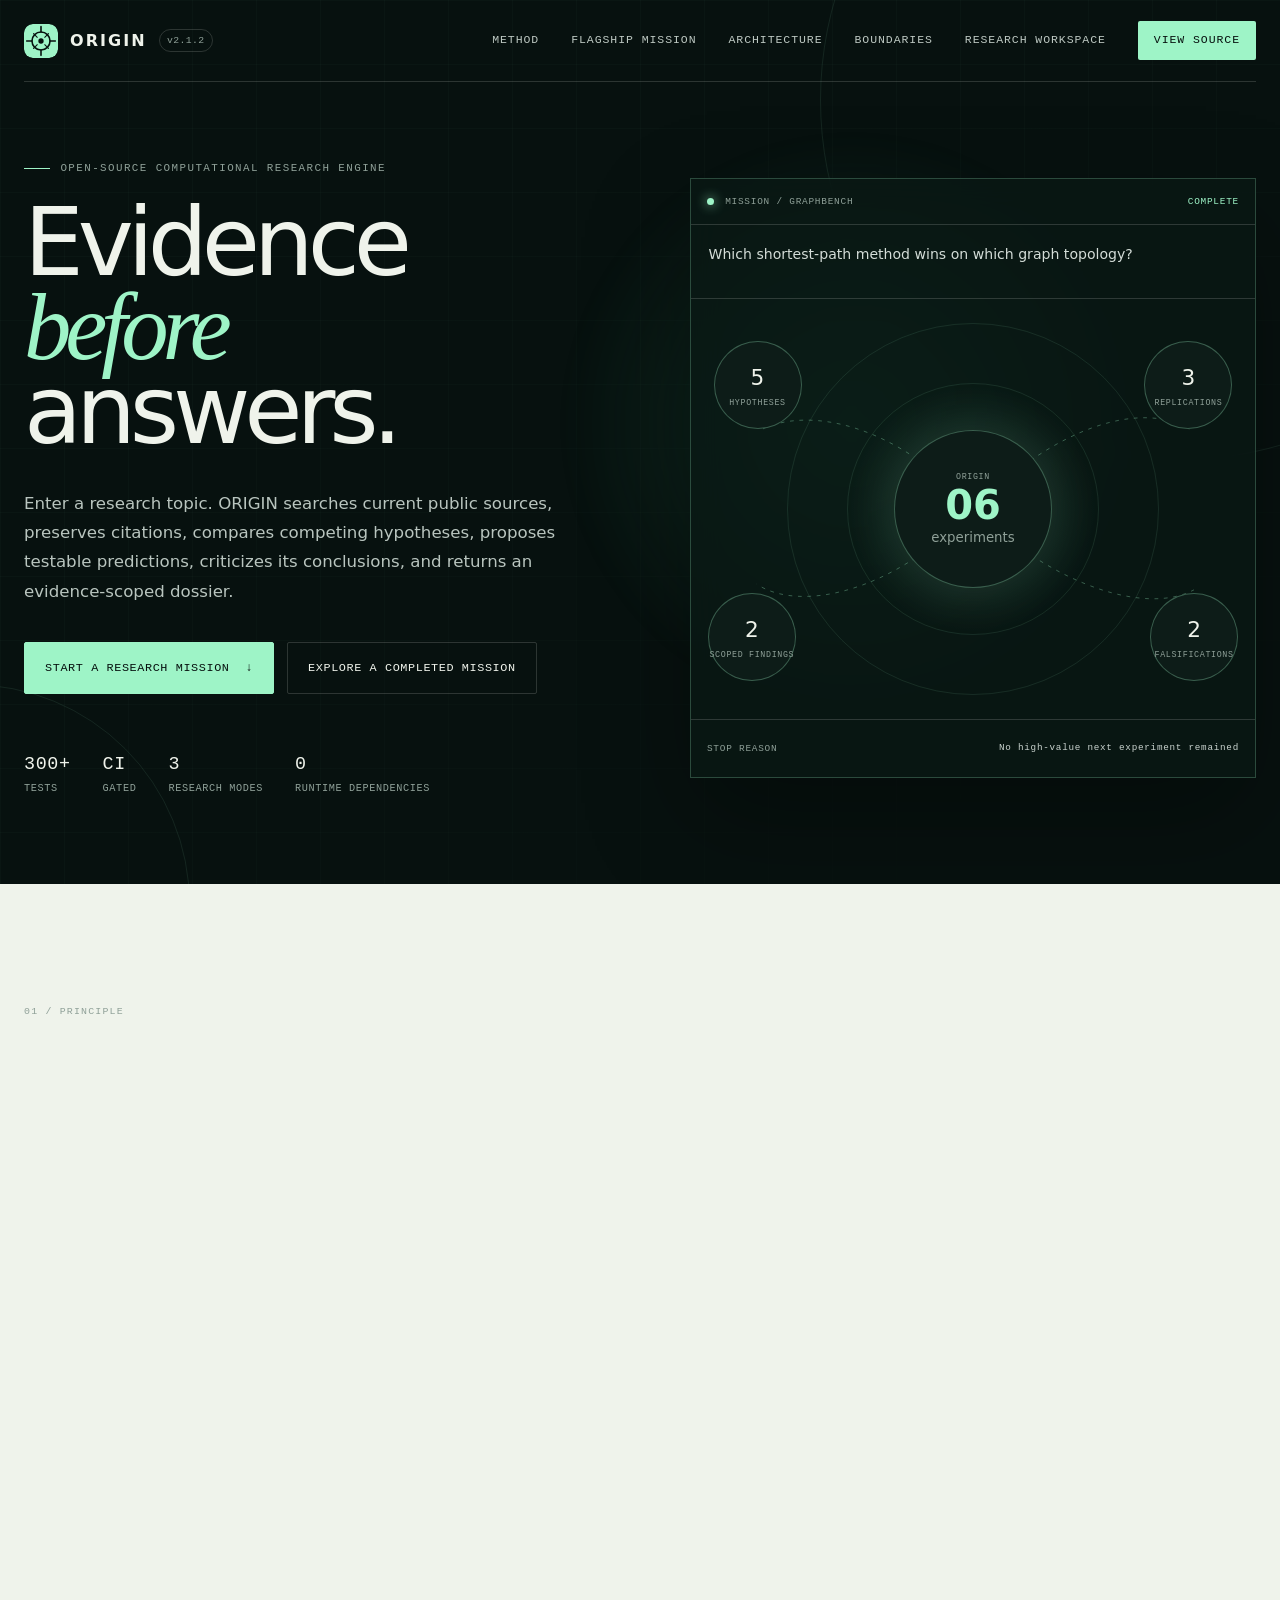
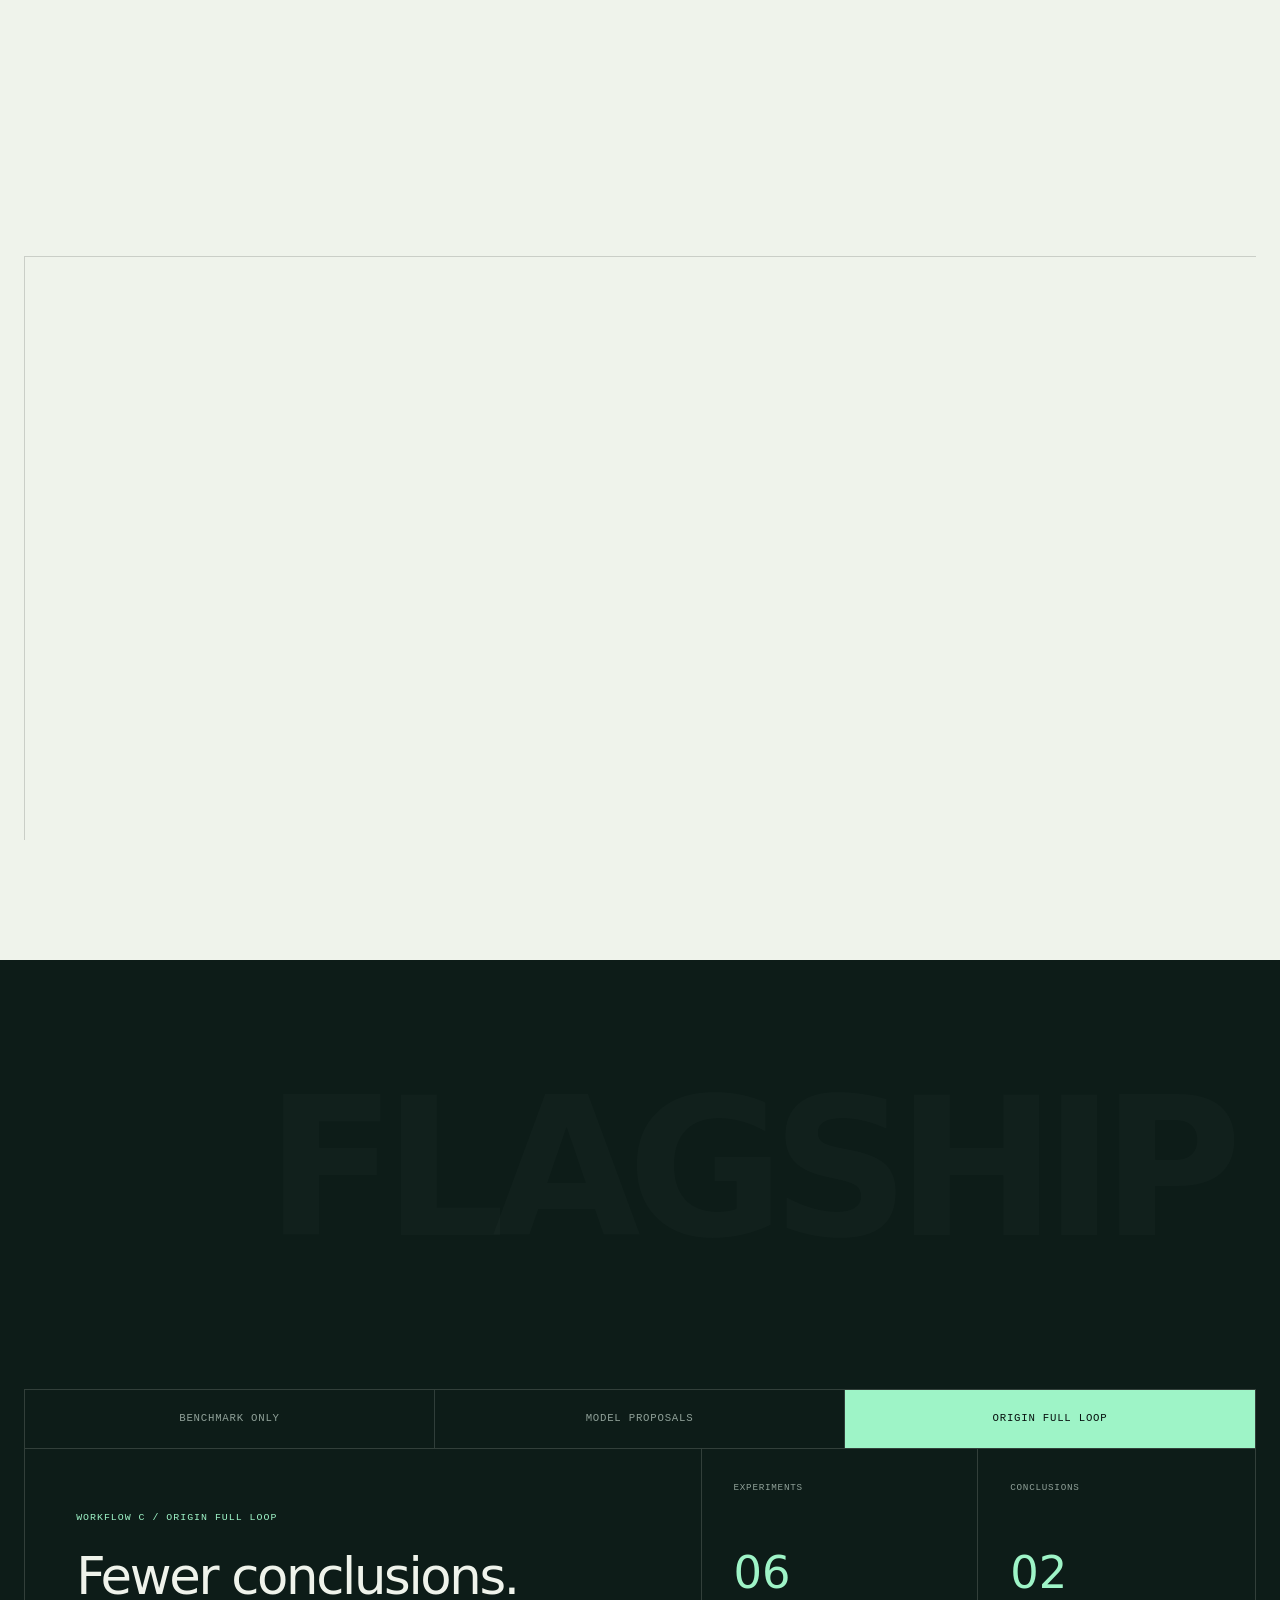
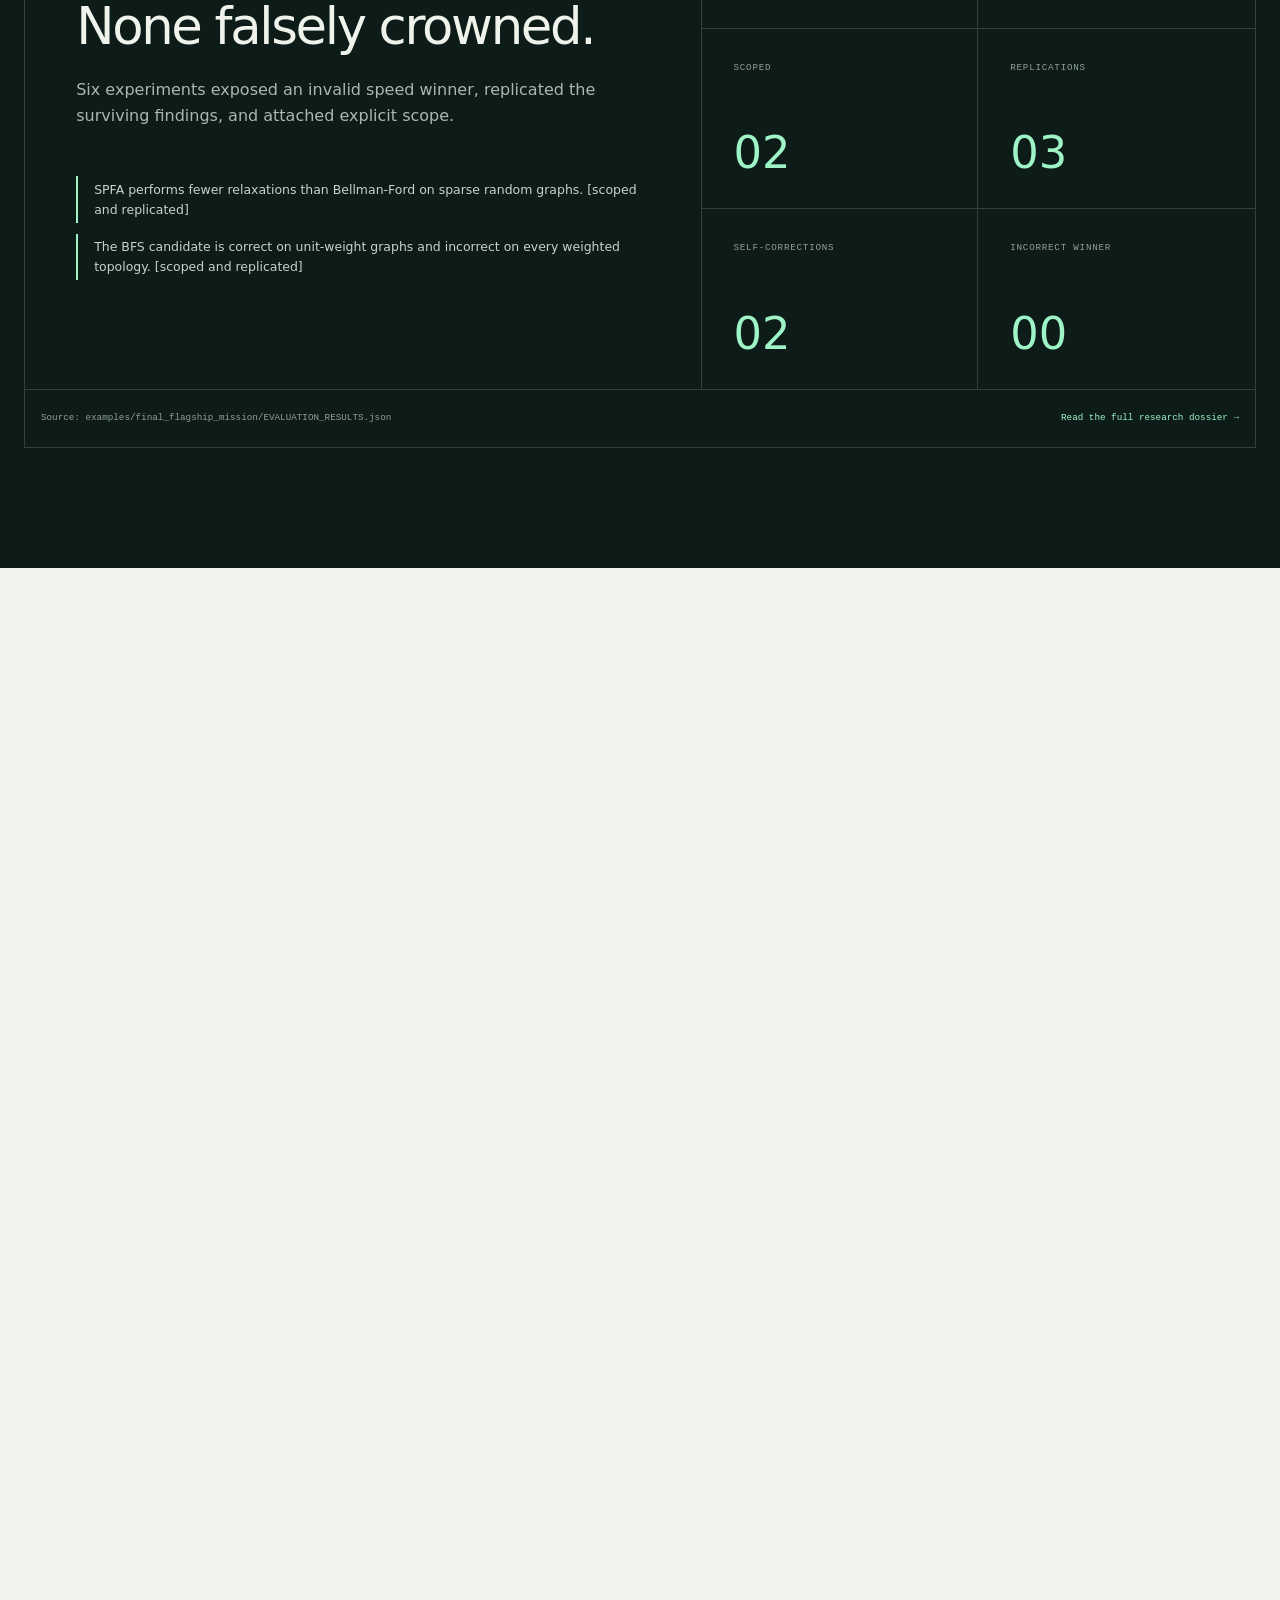
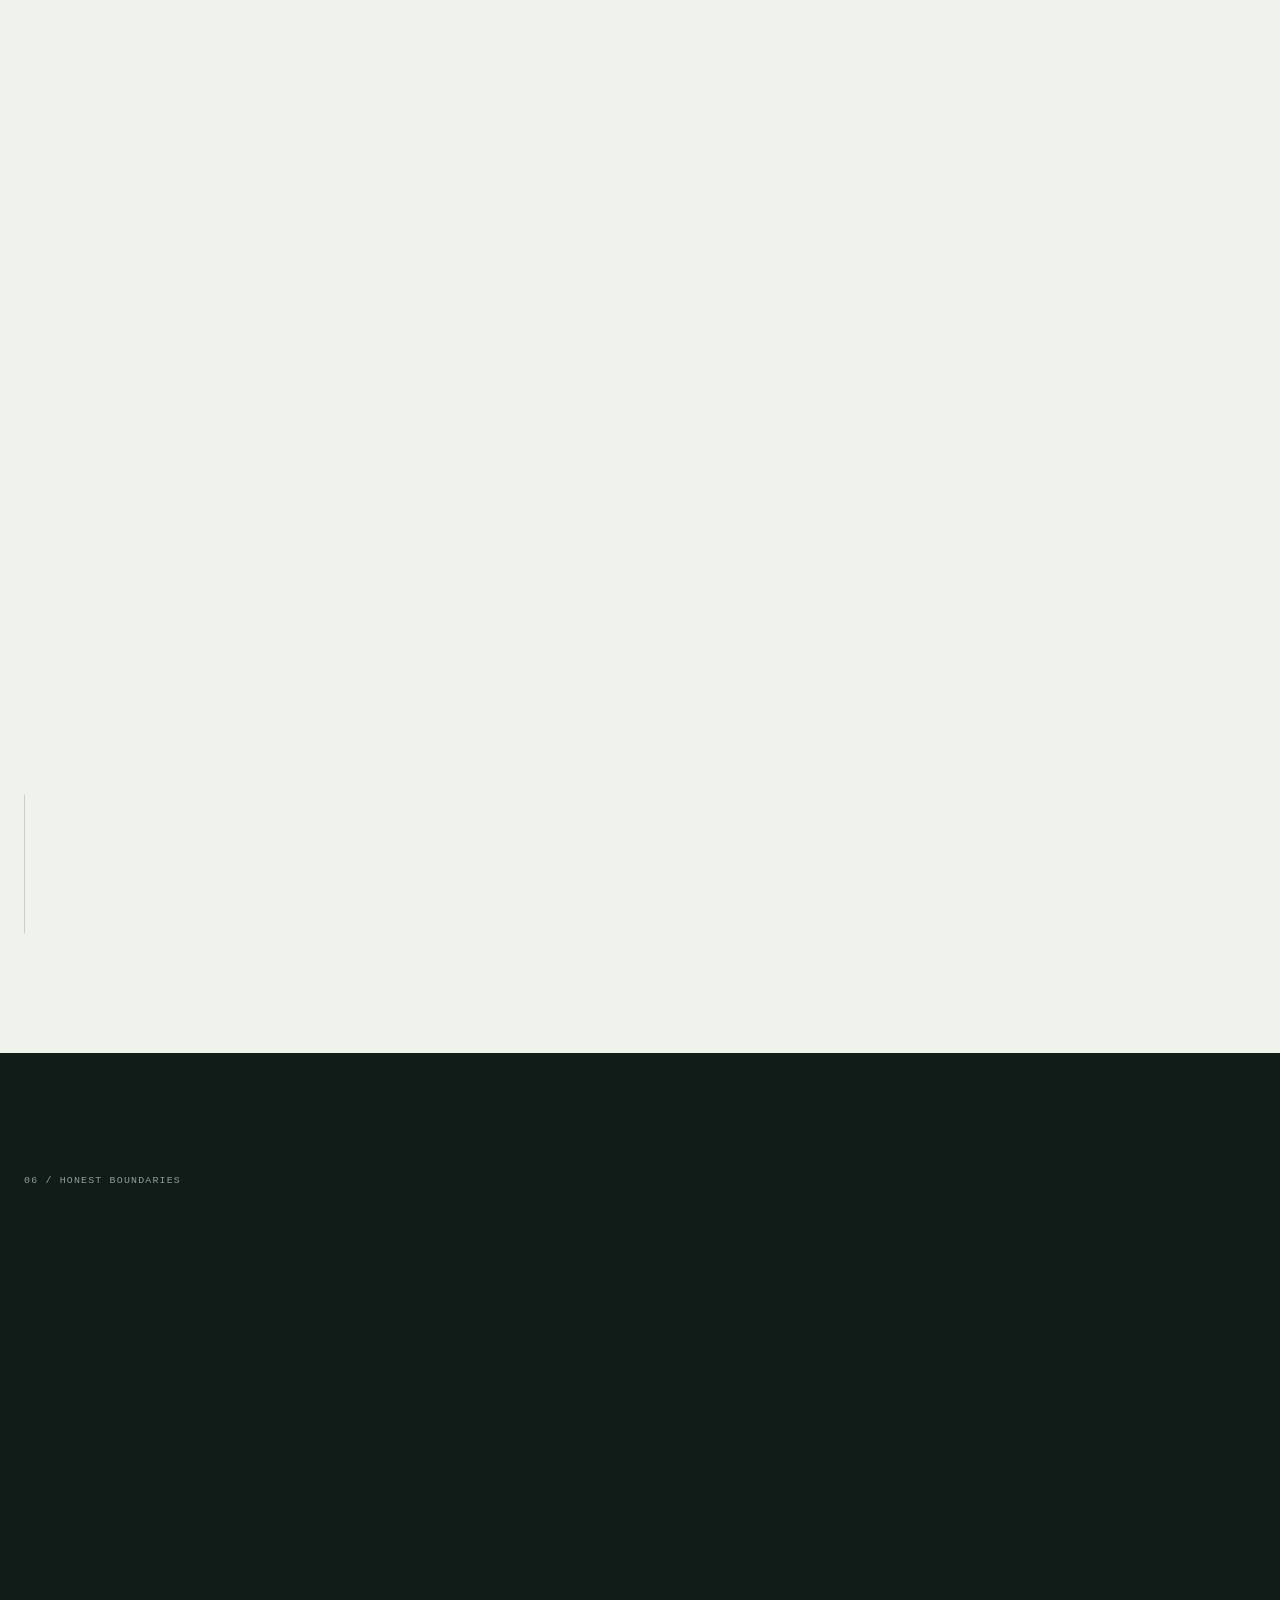
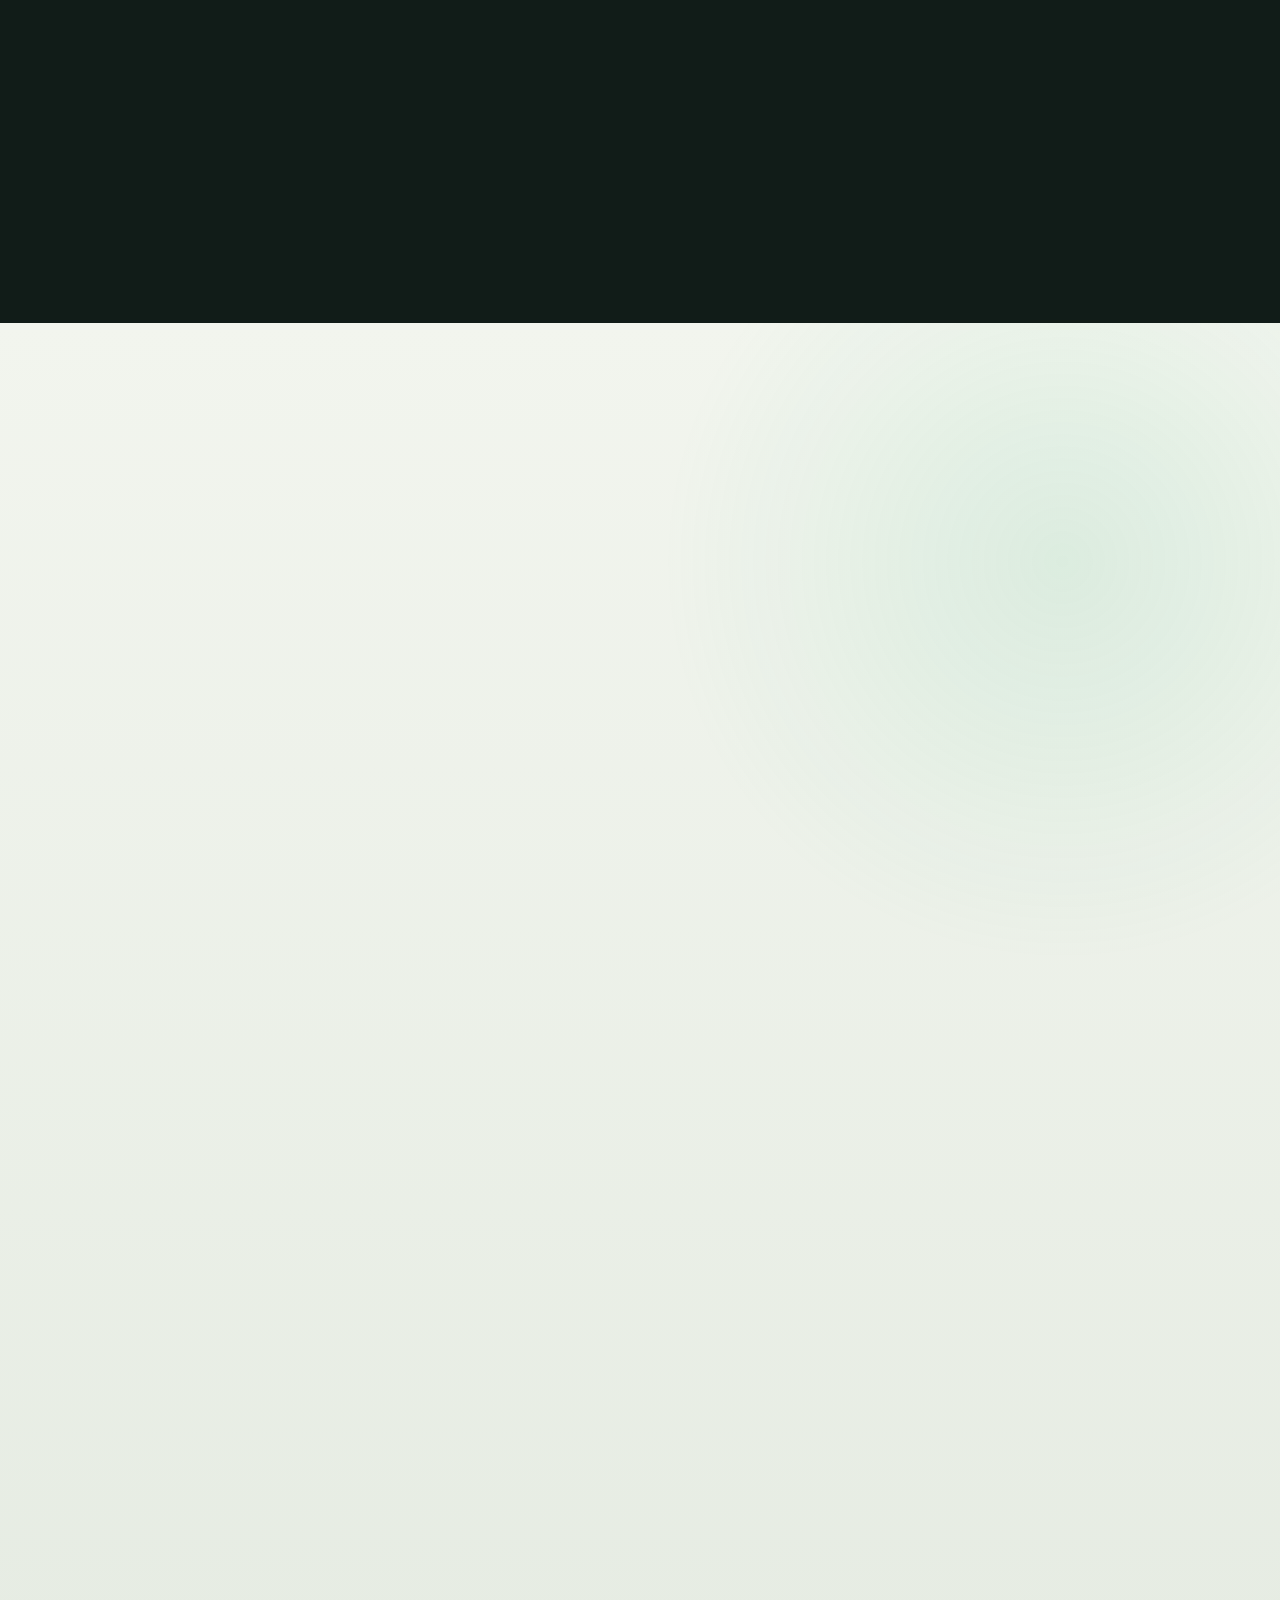
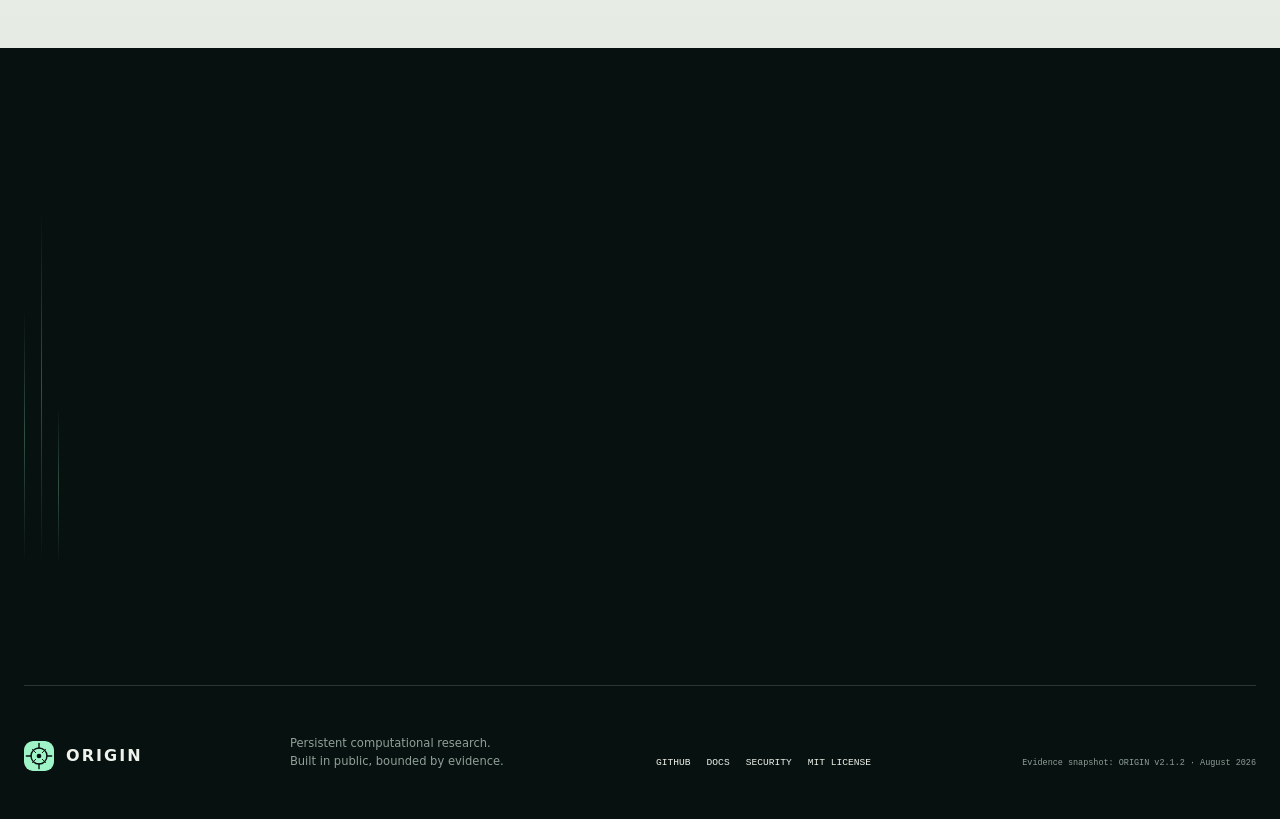
==== commit d5b075f3: "Serve research workspace with the live API" ====
--- a/web/index.html
+++ b/web/index.html
@@ -53,7 +53,7 @@
           <a class="button button-quiet" href="#flagship">Explore a completed mission</a>
         </div>
         <ul class="proof-line" aria-label="Release verification summary">
-          <li><strong>325</strong> tests</li>
+          <li><strong>300+</strong> tests</li>
           <li><strong>CI</strong> gated</li>
           <li><strong>3</strong> research modes</li>
           <li><strong>0</strong> runtime dependencies</li>
@@ -446,7 +446,7 @@
       <div class="reveal">
         <p class="eyebrow"><span></span> Reproduce it yourself</p>
         <h2 id="launch-title">Don’t take ORIGIN’s<br>word for it.</h2>
-        <p>Clone the repository, run all 325 tests, replay a stored experiment, and verify the flagship mission against its durable artifacts.</p>
+        <p>Clone the repository, run the complete 300+ test suite, replay a stored experiment, and verify the flagship mission against its durable artifacts.</p>
         <div class="hero-actions">
           <a class="button button-primary" href="https://github.com/nishchaysinghofficial10-ship-it/origin">Open the repository <span aria-hidden="true">↗</span></a>
           <a class="button button-quiet" href="https://github.com/nishchaysinghofficial10-ship-it/origin/actions">View CI evidence</a>
@@ -459,7 +459,7 @@
 <b>$</b> cd origin
 <b>$</b> python3 -m unittest discover -s tests
 
-<span>Ran 325 tests</span>
+<span>Ran 300+ tests</span>
 <strong>OK</strong></code></pre>
       </div>
     </section>
